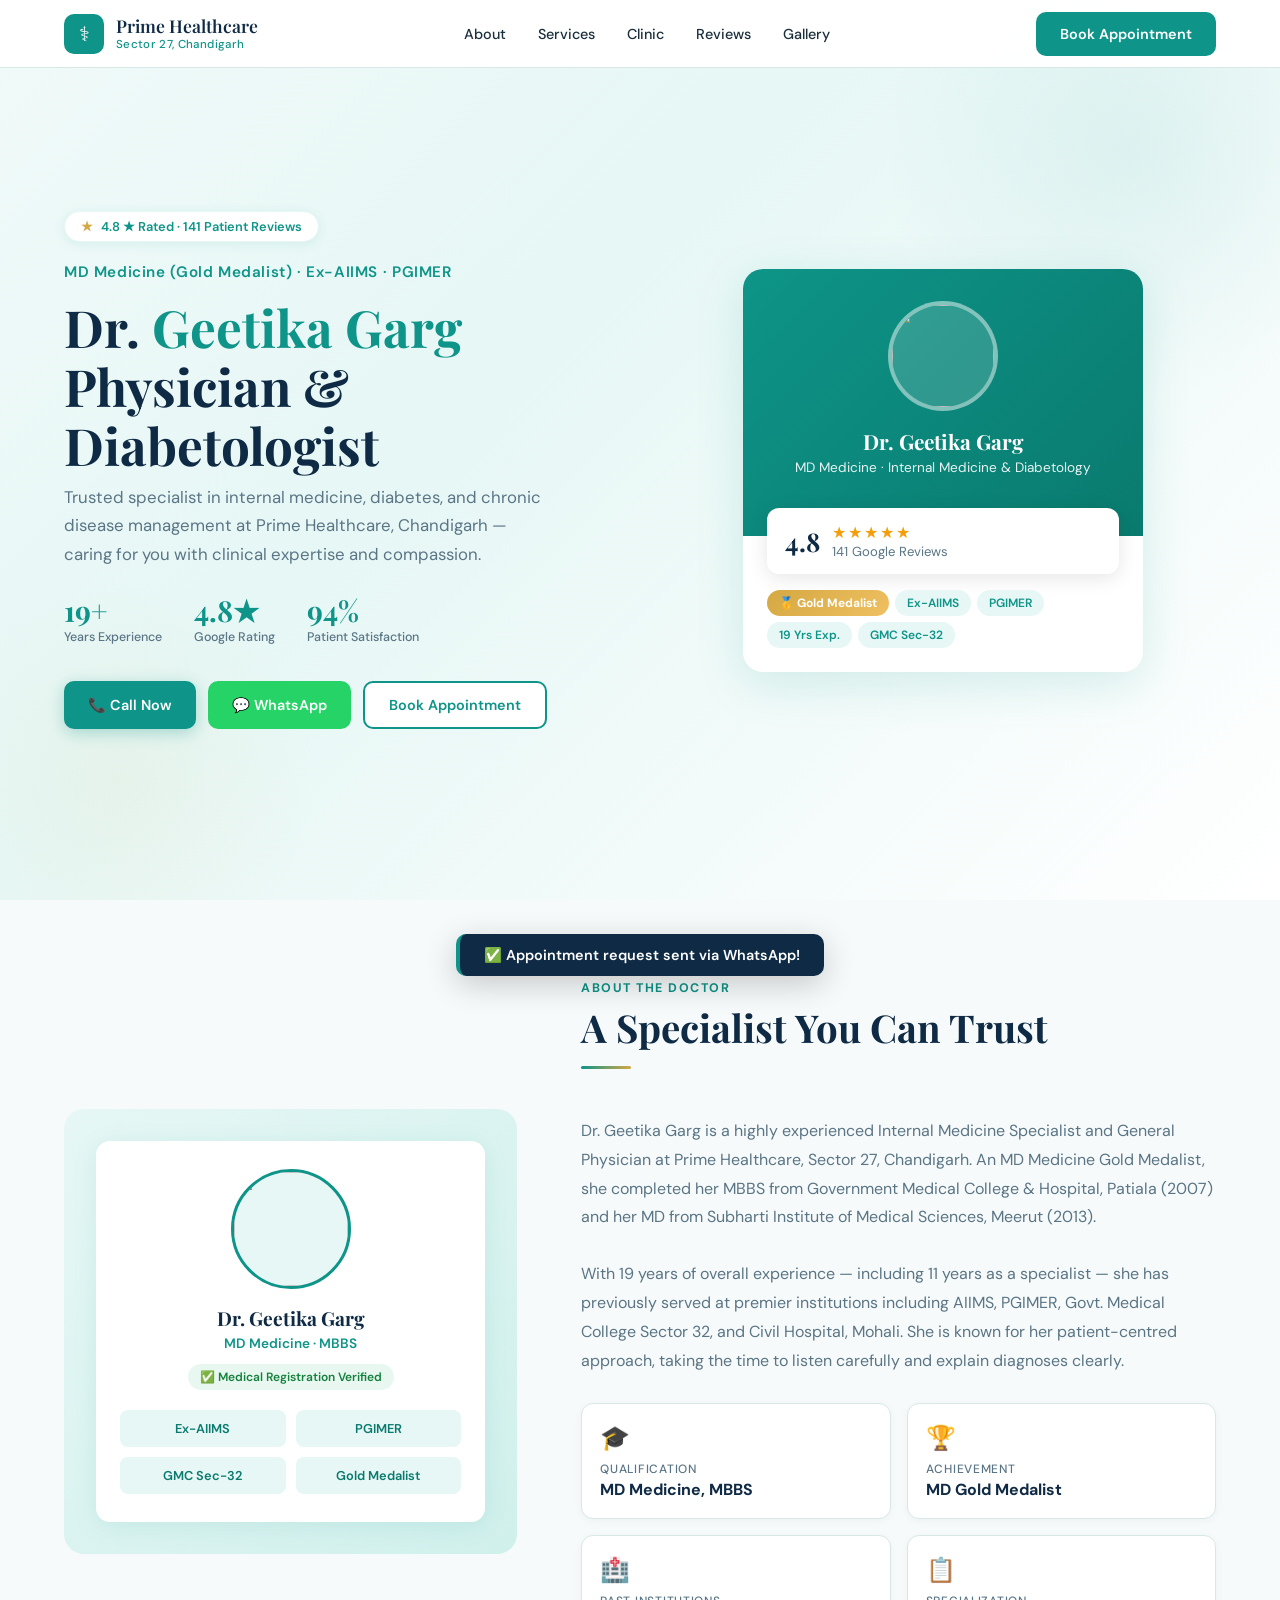
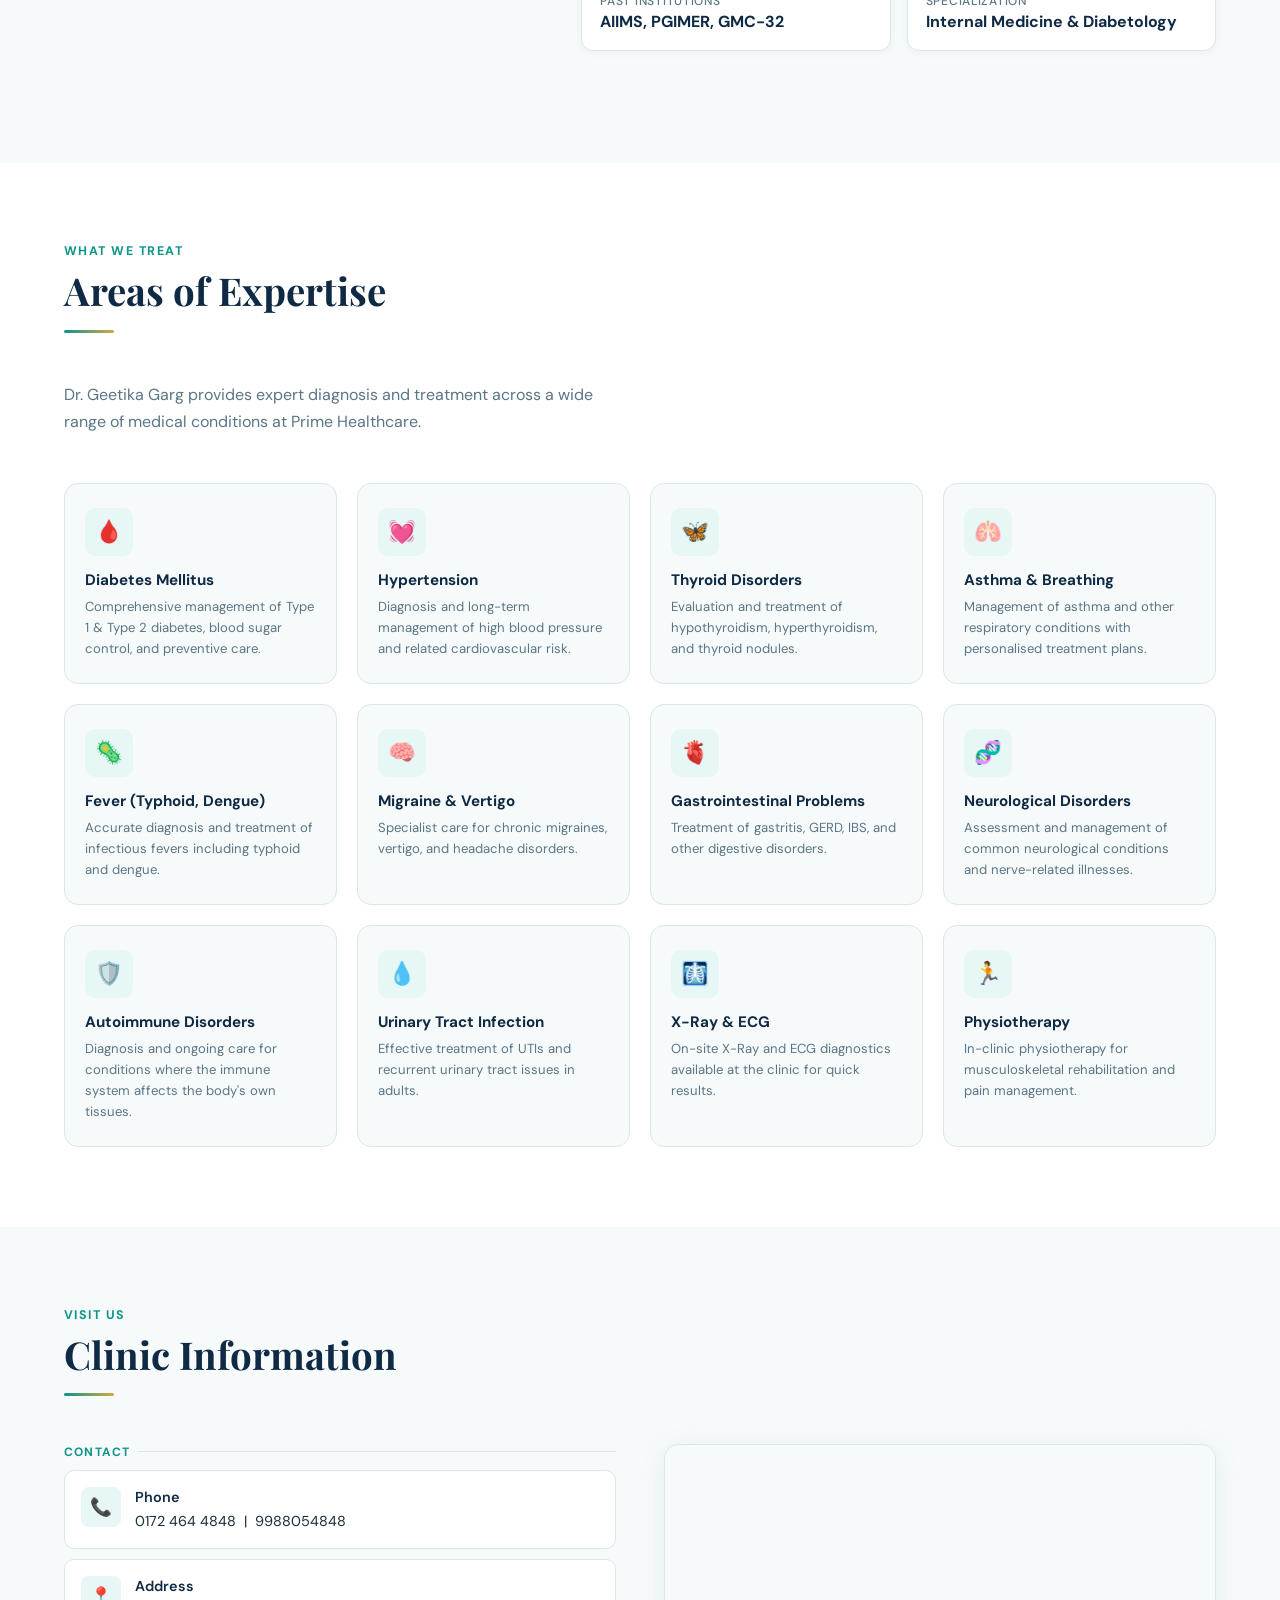
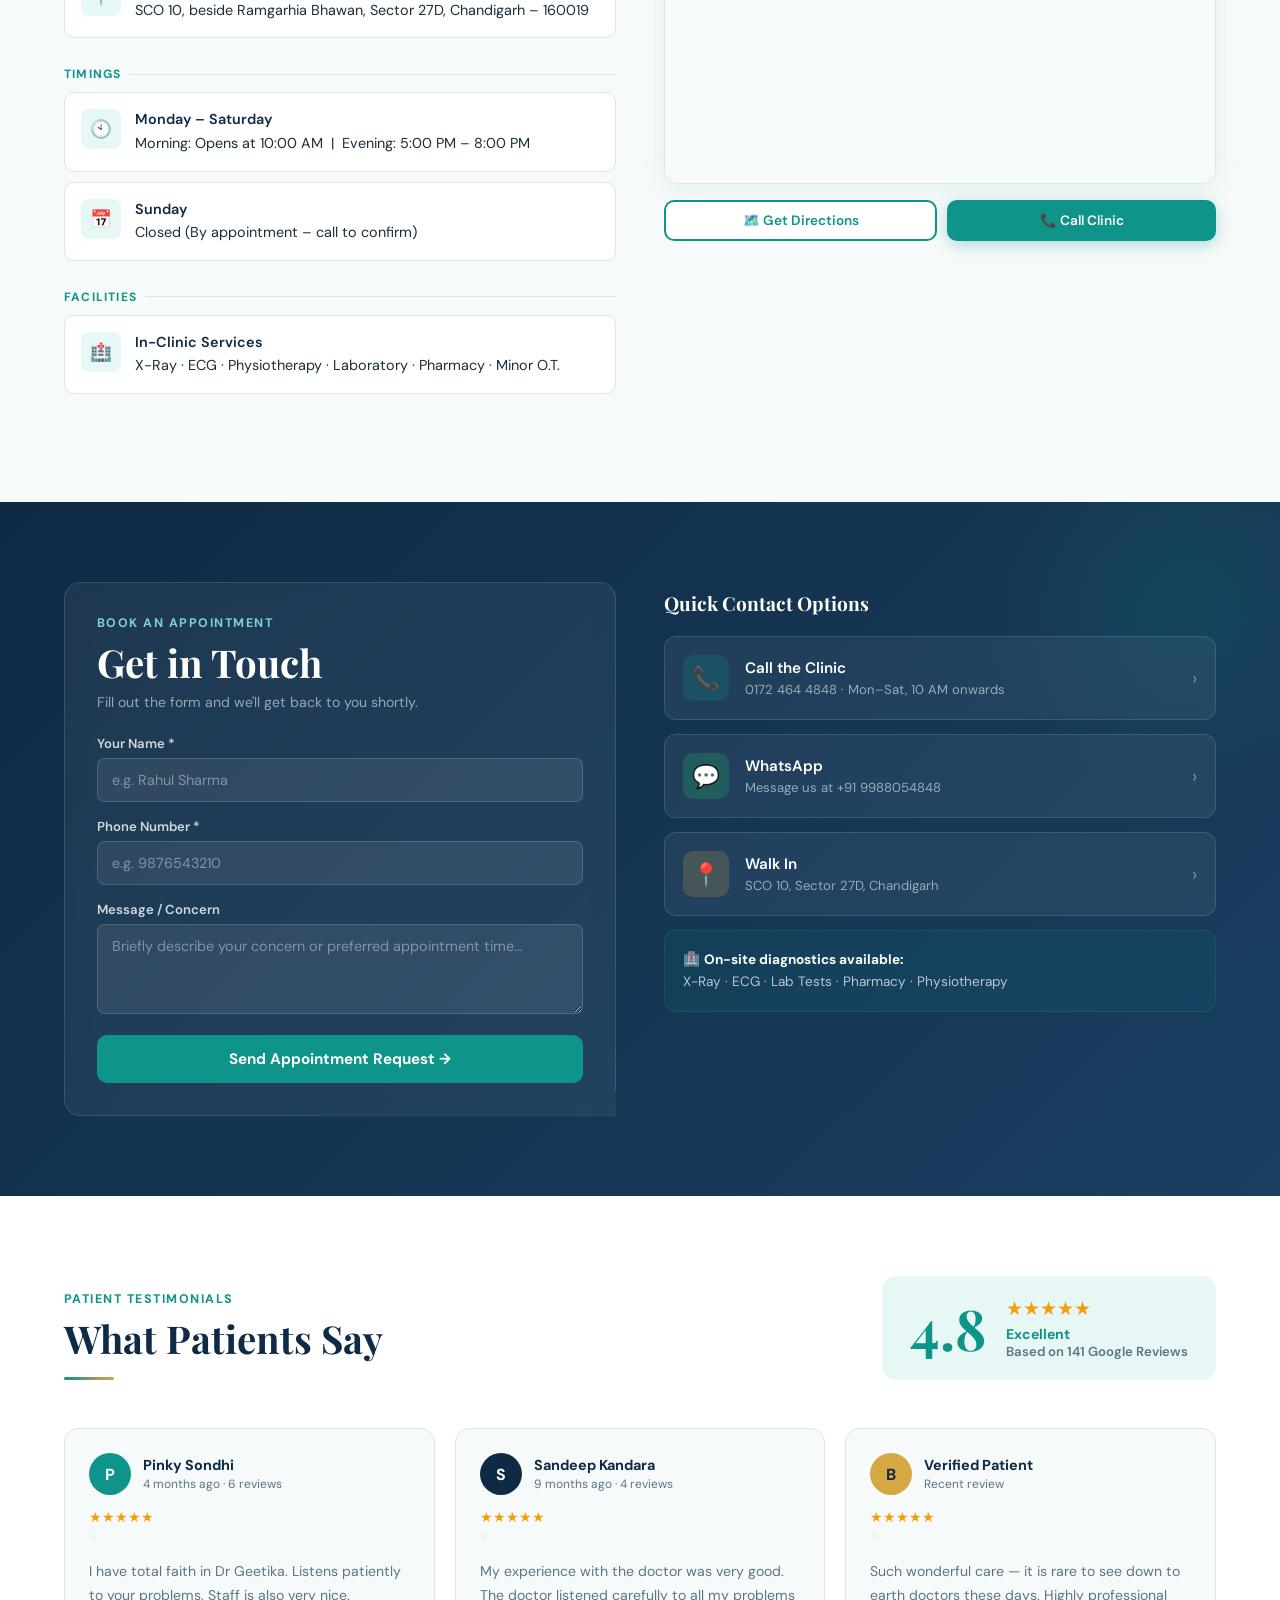
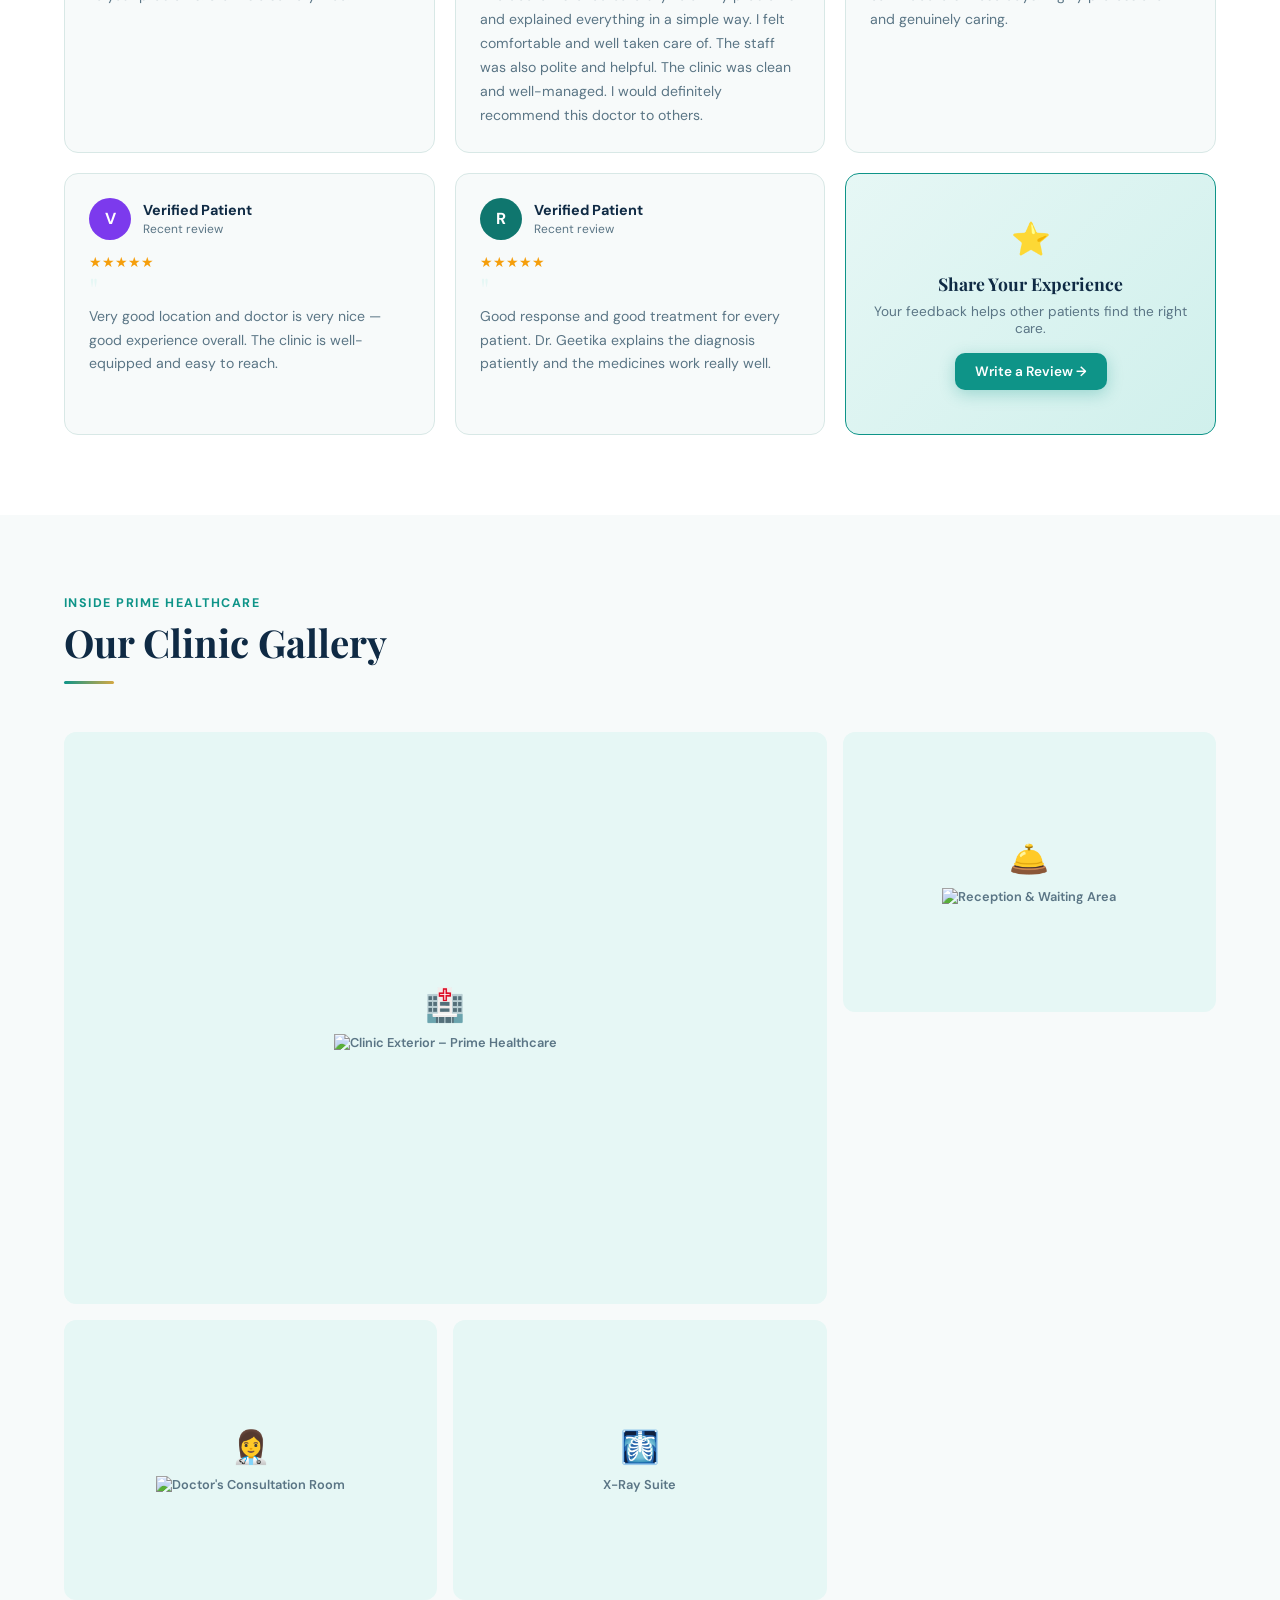
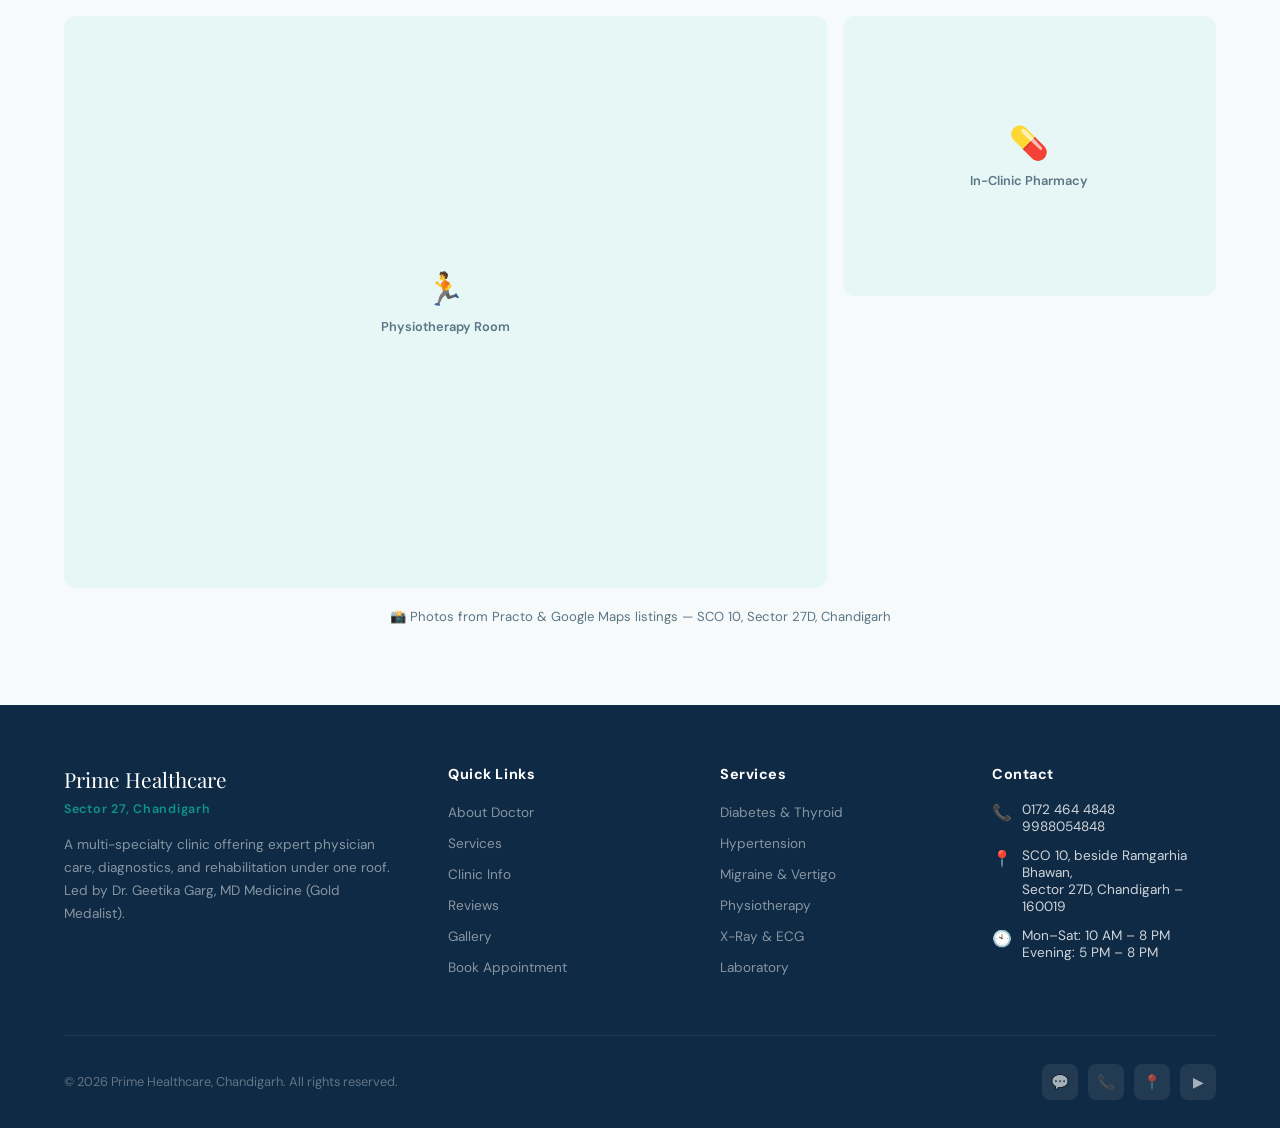
==== index.html @ 1cafcb7d "Update and rename Dr.Geetika/doctor.html to index.html" ====
<!DOCTYPE html>
<html lang="en">
<head>
<meta charset="UTF-8">
<meta name="viewport" content="width=device-width, initial-scale=1.0">
<title>Prime Healthcare – Dr. Geetika Garg | Best Physician & Diabetologist, Chandigarh</title>
<link href="https://fonts.googleapis.com/css2?family=Playfair+Display:wght@400;600;700&family=DM+Sans:wght@300;400;500;600&display=swap" rel="stylesheet">
<style>
  :root {
    --teal: #0e9488;
    --teal-dark: #0a7a6e;
    --teal-light: #e6f7f5;
    --navy: #0f2a44;
    --gold: #d4a843;
    --white: #ffffff;
    --off-white: #f7fafa;
    --text: #1a2e3b;
    --muted: #5a7585;
    --border: #d8e8e6;
    --radius: 12px;
    --shadow: 0 4px 24px rgba(14,148,136,0.10);
    --shadow-lg: 0 12px 48px rgba(14,148,136,0.15);
  }

  *, *::before, *::after { box-sizing: border-box; margin: 0; padding: 0; }

  html { scroll-behavior: smooth; }

  body {
    font-family: 'DM Sans', sans-serif;
    color: var(--text);
    background: var(--white);
    overflow-x: hidden;
  }

  /* NAV */
  nav {
    position: fixed; top: 0; left: 0; right: 0; z-index: 100;
    background: rgba(255,255,255,0.97);
    backdrop-filter: blur(12px);
    border-bottom: 1px solid var(--border);
    padding: 0 5%;
    display: flex; align-items: center; justify-content: space-between;
    height: 68px;
  }
  .nav-logo {
    display: flex; align-items: center; gap: 12px;
    text-decoration: none;
  }
  .nav-logo-icon {
    width: 40px; height: 40px;
    background: var(--teal);
    border-radius: 10px;
    display: flex; align-items: center; justify-content: center;
    color: white; font-size: 20px;
  }
  .nav-logo-text { font-family: 'Playfair Display', serif; font-size: 1.1rem; color: var(--navy); font-weight: 600; line-height: 1.2; }
  .nav-logo-sub { font-size: 0.72rem; color: var(--teal); font-weight: 500; letter-spacing: 0.03em; }
  .nav-links { display: flex; gap: 32px; list-style: none; }
  .nav-links a { text-decoration: none; color: var(--text); font-size: 0.9rem; font-weight: 500; transition: color 0.2s; }
  .nav-links a:hover { color: var(--teal); }
  .nav-cta {
    background: var(--teal); color: white; padding: 10px 22px;
    border-radius: 8px; text-decoration: none; font-weight: 600; font-size: 0.9rem;
    transition: background 0.2s, transform 0.15s;
  }
  .nav-cta:hover { background: var(--teal-dark); transform: translateY(-1px); }
  .hamburger { display: none; flex-direction: column; gap: 5px; cursor: pointer; padding: 4px; }
  .hamburger span { width: 24px; height: 2px; background: var(--text); border-radius: 2px; transition: all 0.3s; }

  /* HERO */
  .hero {
    min-height: 100vh;
    padding: 120px 5% 80px;
    display: flex; align-items: center;
    background: linear-gradient(135deg, #f0faf9 0%, #e6f7f5 40%, #ffffff 100%);
    position: relative; overflow: hidden;
  }
  .hero::before {
    content: '';
    position: absolute; top: -100px; right: -100px;
    width: 500px; height: 500px;
    background: radial-gradient(circle, rgba(14,148,136,0.08) 0%, transparent 70%);
    border-radius: 50%;
  }
  .hero::after {
    content: '';
    position: absolute; bottom: -80px; left: -80px;
    width: 400px; height: 400px;
    background: radial-gradient(circle, rgba(212,168,67,0.06) 0%, transparent 70%);
    border-radius: 50%;
  }
  .hero-inner {
    max-width: 1200px; margin: 0 auto; width: 100%;
    display: grid; grid-template-columns: 1fr 1fr; gap: 60px; align-items: center;
    position: relative; z-index: 1;
  }
  .hero-badge {
    display: inline-flex; align-items: center; gap: 8px;
    background: white; border: 1px solid var(--teal-light);
    padding: 6px 16px; border-radius: 100px;
    font-size: 0.8rem; font-weight: 600; color: var(--teal);
    margin-bottom: 20px; box-shadow: 0 2px 12px rgba(14,148,136,0.1);
  }
  .hero-badge::before { content: '★'; color: var(--gold); }
  .hero h1 {
    font-family: 'Playfair Display', serif;
    font-size: clamp(2rem, 4vw, 3.2rem);
    line-height: 1.15;
    color: var(--navy);
    margin-bottom: 8px;
  }
  .hero h1 span { color: var(--teal); }
  .hero-quals {
    font-size: 0.95rem; color: var(--teal); font-weight: 600;
    letter-spacing: 0.04em; margin-bottom: 16px;
  }
  .hero-tagline {
    font-size: 1.05rem; color: var(--muted); line-height: 1.7;
    margin-bottom: 28px; max-width: 480px;
  }
  .hero-stats {
    display: flex; gap: 32px; margin-bottom: 36px;
  }
  .hero-stat { text-align: left; }
  .hero-stat-num {
    font-family: 'Playfair Display', serif;
    font-size: 1.8rem; font-weight: 700; color: var(--teal); line-height: 1;
  }
  .hero-stat-label { font-size: 0.78rem; color: var(--muted); font-weight: 500; margin-top: 4px; }
  .hero-btns { display: flex; gap: 12px; flex-wrap: wrap; }
  .btn {
    display: inline-flex; align-items: center; gap: 8px;
    padding: 13px 24px; border-radius: 10px;
    font-weight: 600; font-size: 0.9rem; text-decoration: none;
    transition: all 0.2s; cursor: pointer; border: none;
  }
  .btn-primary { background: var(--teal); color: white; box-shadow: 0 4px 16px rgba(14,148,136,0.3); }
  .btn-primary:hover { background: var(--teal-dark); transform: translateY(-2px); box-shadow: 0 6px 24px rgba(14,148,136,0.4); }
  .btn-whatsapp { background: #25d366; color: white; }
  .btn-whatsapp:hover { background: #1da851; transform: translateY(-2px); }
  .btn-outline { background: white; color: var(--teal); border: 2px solid var(--teal); }
  .btn-outline:hover { background: var(--teal-light); }

  .hero-image-area {
    display: flex; justify-content: center; align-items: center;
  }
  .hero-card {
    background: white;
    border-radius: 20px;
    box-shadow: var(--shadow-lg);
    overflow: hidden;
    width: 100%; max-width: 400px;
    position: relative;
  }
  .hero-card-top {
    background: linear-gradient(135deg, var(--teal), var(--teal-dark));
    padding: 32px 28px 60px;
    text-align: center; color: white;
  }
  .doctor-avatar {
    width: 110px; height: 110px; border-radius: 50%;
    border: 4px solid rgba(255,255,255,0.4);
    background: rgba(255,255,255,0.15);
    margin: 0 auto 16px;
    display: flex; align-items: center; justify-content: center;
    font-size: 42px; overflow: hidden;
  }
  .doctor-avatar img { width: 100%; height: 100%; object-fit: cover; }
  .hero-card-top h3 { font-family: 'Playfair Display', serif; font-size: 1.3rem; }
  .hero-card-top p { font-size: 0.85rem; opacity: 0.9; margin-top: 4px; }
  .hero-card-body {
    padding: 0 24px 24px;
    margin-top: -28px; position: relative;
  }
  .hero-card-rating {
    background: white;
    border-radius: 12px;
    box-shadow: 0 4px 20px rgba(0,0,0,0.1);
    padding: 14px 18px;
    display: flex; align-items: center; gap: 12px;
    margin-bottom: 16px;
  }
  .rating-stars { color: #f59e0b; font-size: 1rem; letter-spacing: 2px; }
  .rating-text { font-size: 0.82rem; color: var(--muted); }
  .rating-num { font-family: 'Playfair Display', serif; font-size: 1.6rem; color: var(--navy); font-weight: 700; }
  .hero-card-tags { display: flex; flex-wrap: wrap; gap: 6px; }
  .tag {
    background: var(--teal-light); color: var(--teal);
    padding: 5px 12px; border-radius: 100px;
    font-size: 0.75rem; font-weight: 600;
  }
  .gold-medal {
    display: inline-flex; align-items: center; gap: 5px;
    background: linear-gradient(135deg, #d4a843, #f0c060);
    color: white; padding: 5px 12px; border-radius: 100px;
    font-size: 0.75rem; font-weight: 700;
  }

  /* SECTION COMMON */
  section { padding: 80px 5%; }
  .section-inner { max-width: 1200px; margin: 0 auto; }
  .section-label {
    font-size: 0.78rem; font-weight: 700; letter-spacing: 0.12em;
    color: var(--teal); text-transform: uppercase; margin-bottom: 8px;
  }
  .section-title {
    font-family: 'Playfair Display', serif;
    font-size: clamp(1.6rem, 3vw, 2.4rem);
    color: var(--navy); line-height: 1.2; margin-bottom: 14px;
  }
  .section-sub { font-size: 1rem; color: var(--muted); line-height: 1.7; max-width: 560px; }
  .section-divider {
    width: 50px; height: 3px;
    background: linear-gradient(90deg, var(--teal), var(--gold));
    border-radius: 2px; margin: 16px 0 48px;
  }

  /* ABOUT */
  .about { background: var(--off-white); }
  .about-grid { display: grid; grid-template-columns: 1fr 1.4fr; gap: 64px; align-items: center; }
  .about-image-wrap { position: relative; }
  .about-image-bg {
    background: linear-gradient(135deg, var(--teal-light), #d0f0ec);
    border-radius: 20px; padding: 32px;
    position: relative;
  }
  .about-image-bg::before {
    content: '';
    position: absolute; top: -12px; left: -12px; right: 12px; bottom: 12px;
    border: 2px solid var(--border); border-radius: 20px; z-index: -1;
  }
  .about-profile {
    background: white; border-radius: 14px;
    padding: 28px 24px; box-shadow: var(--shadow);
    text-align: center;
  }
  .about-avatar {
    width: 120px; height: 120px; border-radius: 50%;
    background: var(--teal-light);
    margin: 0 auto 16px;
    display: flex; align-items: center; justify-content: center;
    font-size: 48px; overflow: hidden;
    border: 3px solid var(--teal);
  }
  .about-avatar img { width: 100%; height: 100%; object-fit: cover; }
  .about-profile h3 { font-family: 'Playfair Display', serif; font-size: 1.2rem; color: var(--navy); }
  .about-profile p { font-size: 0.85rem; color: var(--teal); font-weight: 600; margin-top: 4px; }
  .about-verified {
    display: inline-flex; align-items: center; gap: 6px;
    background: #e8f8f0; color: #15803d;
    padding: 5px 12px; border-radius: 100px;
    font-size: 0.75rem; font-weight: 600; margin-top: 12px;
  }
  .about-creds { display: grid; grid-template-columns: 1fr 1fr; gap: 10px; margin-top: 20px; }
  .about-cred {
    background: var(--teal-light); border-radius: 8px;
    padding: 10px 12px; text-align: center;
    font-size: 0.8rem; font-weight: 600; color: var(--teal-dark);
  }
  .about-content h2 { margin-bottom: 0; }
  .about-desc { font-size: 1rem; color: var(--muted); line-height: 1.8; margin-bottom: 28px; }
  .about-highlights { display: grid; grid-template-columns: 1fr 1fr; gap: 16px; margin-bottom: 32px; }
  .highlight-card {
    background: white; border-radius: 12px; padding: 18px;
    border: 1px solid var(--border); box-shadow: 0 2px 8px rgba(0,0,0,0.04);
    transition: transform 0.2s, box-shadow 0.2s;
  }
  .highlight-card:hover { transform: translateY(-2px); box-shadow: var(--shadow); }
  .highlight-icon { font-size: 1.5rem; margin-bottom: 8px; }
  .highlight-label { font-size: 0.75rem; color: var(--muted); font-weight: 500; text-transform: uppercase; letter-spacing: 0.06em; }
  .highlight-val { font-size: 1rem; font-weight: 700; color: var(--navy); margin-top: 2px; }

  /* SERVICES */
  .services { background: white; }
  .services-grid {
    display: grid;
    grid-template-columns: repeat(auto-fill, minmax(240px, 1fr));
    gap: 20px;
  }
  .service-card {
    background: var(--off-white);
    border: 1px solid var(--border);
    border-radius: 14px; padding: 24px 20px;
    transition: all 0.25s;
    position: relative; overflow: hidden;
  }
  .service-card::after {
    content: '';
    position: absolute; bottom: 0; left: 0; right: 0;
    height: 3px; background: linear-gradient(90deg, var(--teal), var(--gold));
    transform: scaleX(0); transform-origin: left; transition: transform 0.3s;
  }
  .service-card:hover { border-color: var(--teal); transform: translateY(-4px); box-shadow: var(--shadow); }
  .service-card:hover::after { transform: scaleX(1); }
  .service-icon {
    width: 48px; height: 48px; background: var(--teal-light);
    border-radius: 10px; display: flex; align-items: center; justify-content: center;
    font-size: 1.4rem; margin-bottom: 14px;
  }
  .service-card h3 { font-size: 0.95rem; font-weight: 700; color: var(--navy); margin-bottom: 6px; }
  .service-card p { font-size: 0.82rem; color: var(--muted); line-height: 1.6; }

  /* CLINIC DETAILS */
  .clinic { background: var(--off-white); }
  .clinic-grid { display: grid; grid-template-columns: 1fr 1fr; gap: 48px; }
  .info-block { margin-bottom: 28px; }
  .info-block-label {
    font-size: 0.75rem; font-weight: 700; letter-spacing: 0.1em;
    color: var(--teal); text-transform: uppercase; margin-bottom: 10px;
    display: flex; align-items: center; gap: 8px;
  }
  .info-block-label::after { content: ''; flex: 1; height: 1px; background: var(--border); }
  .info-item {
    display: flex; align-items: flex-start; gap: 14px;
    padding: 16px; background: white; border-radius: 10px;
    border: 1px solid var(--border); margin-bottom: 10px;
  }
  .info-item-icon {
    width: 40px; height: 40px; min-width: 40px;
    background: var(--teal-light); border-radius: 8px;
    display: flex; align-items: center; justify-content: center;
    font-size: 1.1rem;
  }
  .info-item-text { font-size: 0.9rem; color: var(--text); line-height: 1.5; }
  .info-item-text strong { display: block; font-weight: 600; color: var(--navy); margin-bottom: 2px; }
  .map-wrap {
    border-radius: 14px; overflow: hidden;
    box-shadow: var(--shadow); border: 1px solid var(--border);
    height: 340px;
  }
  .map-wrap iframe { width: 100%; height: 100%; border: none; }

  /* APPOINTMENT */
  .appointment {
    background: linear-gradient(135deg, var(--navy) 0%, #1a3f60 100%);
    position: relative; overflow: hidden;
  }
  .appointment::before {
    content: '';
    position: absolute; top: -100px; right: -100px;
    width: 400px; height: 400px;
    background: radial-gradient(circle, rgba(14,148,136,0.15) 0%, transparent 70%);
    border-radius: 50%;
  }
  .appointment .section-label { color: #7dd3cc; }
  .appointment .section-title { color: white; }
  .appointment .section-sub { color: rgba(255,255,255,0.65); }
  .appt-grid { display: grid; grid-template-columns: 1fr 1fr; gap: 48px; align-items: start; }
  .appt-form {
    background: rgba(255,255,255,0.06); border: 1px solid rgba(255,255,255,0.12);
    border-radius: 16px; padding: 32px;
    backdrop-filter: blur(10px);
  }
  .form-group { margin-bottom: 16px; }
  .form-group label { display: block; font-size: 0.82rem; font-weight: 600; color: rgba(255,255,255,0.8); margin-bottom: 6px; }
  .form-group input, .form-group textarea, .form-group select {
    width: 100%; background: rgba(255,255,255,0.08);
    border: 1px solid rgba(255,255,255,0.15);
    color: white; border-radius: 8px; padding: 12px 14px;
    font-family: 'DM Sans', sans-serif; font-size: 0.9rem;
    transition: border-color 0.2s;
  }
  .form-group input::placeholder, .form-group textarea::placeholder { color: rgba(255,255,255,0.4); }
  .form-group input:focus, .form-group textarea:focus { outline: none; border-color: var(--teal); }
  .form-group textarea { resize: vertical; min-height: 90px; }
  .form-submit {
    width: 100%; background: var(--teal); color: white;
    padding: 14px; border-radius: 10px; border: none;
    font-family: 'DM Sans', sans-serif; font-weight: 700; font-size: 0.95rem;
    cursor: pointer; transition: all 0.2s;
  }
  .form-submit:hover { background: var(--teal-dark); transform: translateY(-1px); }
  .appt-options { padding: 8px 0; }
  .appt-options h3 { font-family: 'Playfair Display', serif; color: white; font-size: 1.2rem; margin-bottom: 20px; }
  .appt-option {
    display: flex; align-items: center; gap: 16px;
    background: rgba(255,255,255,0.06); border: 1px solid rgba(255,255,255,0.12);
    border-radius: 12px; padding: 18px; margin-bottom: 14px;
    text-decoration: none; transition: all 0.2s;
  }
  .appt-option:hover { background: rgba(255,255,255,0.12); border-color: rgba(255,255,255,0.25); transform: translateX(4px); }
  .appt-option-icon {
    width: 46px; height: 46px; min-width: 46px; border-radius: 10px;
    display: flex; align-items: center; justify-content: center; font-size: 1.4rem;
  }
  .appt-option-text { flex: 1; }
  .appt-option-text strong { display: block; color: white; font-weight: 600; font-size: 0.95rem; }
  .appt-option-text span { color: rgba(255,255,255,0.55); font-size: 0.82rem; }
  .appt-option-arrow { color: rgba(255,255,255,0.4); font-size: 1.2rem; }

  /* REVIEWS */
  .reviews { background: white; }
  .reviews-header { display: flex; justify-content: space-between; align-items: flex-end; margin-bottom: 48px; }
  .reviews-summary {
    display: flex; align-items: center; gap: 20px;
    background: var(--teal-light); border-radius: 14px; padding: 20px 28px;
  }
  .reviews-big-num {
    font-family: 'Playfair Display', serif;
    font-size: 3.5rem; font-weight: 700; color: var(--teal); line-height: 1;
  }
  .reviews-stars { color: #f59e0b; font-size: 1.2rem; margin-bottom: 4px; }
  .reviews-count { font-size: 0.82rem; color: var(--muted); font-weight: 600; }
  .reviews-grid { display: grid; grid-template-columns: repeat(auto-fill, minmax(300px, 1fr)); gap: 20px; }
  .review-card {
    background: var(--off-white); border: 1px solid var(--border);
    border-radius: 14px; padding: 24px;
    transition: transform 0.2s, box-shadow 0.2s;
  }
  .review-card:hover { transform: translateY(-4px); box-shadow: var(--shadow); }
  .review-top { display: flex; align-items: center; gap: 12px; margin-bottom: 14px; }
  .reviewer-avatar {
    width: 42px; height: 42px; border-radius: 50%;
    background: var(--teal); display: flex; align-items: center; justify-content: center;
    color: white; font-weight: 700; font-size: 1rem;
  }
  .reviewer-name { font-weight: 700; font-size: 0.9rem; color: var(--navy); }
  .reviewer-meta { font-size: 0.75rem; color: var(--muted); margin-top: 2px; }
  .review-stars { color: #f59e0b; font-size: 0.85rem; margin-bottom: 10px; }
  .review-text { font-size: 0.88rem; color: var(--muted); line-height: 1.7; }
  .review-quote { font-size: 2rem; color: var(--teal-light); font-family: 'Playfair Display', serif; line-height: 0.5; margin-bottom: 8px; }

  /* GALLERY */
  .gallery { background: var(--off-white); }
  .gallery-grid {
    display: grid;
    grid-template-columns: repeat(3, 1fr);
    grid-template-rows: auto;
    gap: 16px;
  }
  .gallery-item {
    border-radius: 12px; overflow: hidden;
    position: relative; cursor: pointer;
    background: var(--teal-light);
    aspect-ratio: 4/3;
    display: flex; align-items: center; justify-content: center;
  }
  .gallery-item.large { grid-column: span 2; }
  .gallery-item img { width: 100%; height: 100%; object-fit: cover; transition: transform 0.4s; }
  .gallery-item:hover img { transform: scale(1.04); }
  .gallery-item-overlay {
    position: absolute; inset: 0;
    background: linear-gradient(to top, rgba(14,148,136,0.6), transparent);
    opacity: 0; transition: opacity 0.3s;
    display: flex; align-items: flex-end; padding: 16px;
  }
  .gallery-item:hover .gallery-item-overlay { opacity: 1; }
  .gallery-item-label { color: white; font-size: 0.85rem; font-weight: 600; }
  .gallery-placeholder {
    width: 100%; height: 100%;
    display: flex; flex-direction: column; align-items: center; justify-content: center;
    gap: 8px; color: var(--teal);
    font-size: 2rem;
  }
  .gallery-placeholder span { font-size: 0.8rem; font-weight: 600; color: var(--muted); }

  /* FOOTER */
  footer {
    background: var(--navy); color: rgba(255,255,255,0.8);
    padding: 60px 5% 28px;
  }
  .footer-inner { max-width: 1200px; margin: 0 auto; }
  .footer-top {
    display: grid; grid-template-columns: 1.5fr 1fr 1fr 1fr;
    gap: 48px; padding-bottom: 48px;
    border-bottom: 1px solid rgba(255,255,255,0.08);
    margin-bottom: 28px;
  }
  .footer-brand { }
  .footer-logo { font-family: 'Playfair Display', serif; font-size: 1.3rem; color: white; margin-bottom: 8px; }
  .footer-logo-sub { font-size: 0.78rem; color: var(--teal); font-weight: 600; letter-spacing: 0.06em; margin-bottom: 16px; }
  .footer-desc { font-size: 0.85rem; line-height: 1.7; color: rgba(255,255,255,0.5); }
  .footer-col h4 { color: white; font-size: 0.9rem; font-weight: 700; margin-bottom: 18px; letter-spacing: 0.04em; }
  .footer-col ul { list-style: none; }
  .footer-col ul li { margin-bottom: 10px; }
  .footer-col ul li a { color: rgba(255,255,255,0.5); text-decoration: none; font-size: 0.85rem; transition: color 0.2s; }
  .footer-col ul li a:hover { color: var(--teal); }
  .footer-contact-item { display: flex; gap: 10px; margin-bottom: 12px; font-size: 0.85rem; }
  .footer-contact-icon { color: var(--teal); font-size: 1rem; margin-top: 1px; }
  .footer-bottom { display: flex; justify-content: space-between; align-items: center; flex-wrap: wrap; gap: 12px; }
  .footer-copy { font-size: 0.8rem; color: rgba(255,255,255,0.35); }
  .footer-social { display: flex; gap: 10px; }
  .social-btn {
    width: 36px; height: 36px; border-radius: 8px;
    background: rgba(255,255,255,0.08); display: flex; align-items: center; justify-content: center;
    color: rgba(255,255,255,0.6); text-decoration: none; font-size: 0.9rem;
    transition: all 0.2s;
  }
  .social-btn:hover { background: var(--teal); color: white; }

  /* ANIMATIONS */
  @keyframes fadeUp {
    from { opacity: 0; transform: translateY(24px); }
    to { opacity: 1; transform: translateY(0); }
  }
  .hero-content > * { animation: fadeUp 0.6s ease backwards; }
  .hero-content > *:nth-child(1) { animation-delay: 0.1s; }
  .hero-content > *:nth-child(2) { animation-delay: 0.2s; }
  .hero-content > *:nth-child(3) { animation-delay: 0.3s; }
  .hero-content > *:nth-child(4) { animation-delay: 0.4s; }
  .hero-content > *:nth-child(5) { animation-delay: 0.5s; }
  .hero-image-area { animation: fadeUp 0.7s 0.3s ease backwards; }

  /* TOAST */
  .toast {
    position: fixed; bottom: 24px; left: 50%; transform: translateX(-50%) translateY(100px);
    background: var(--navy); color: white;
    padding: 12px 24px; border-radius: 10px;
    font-size: 0.9rem; font-weight: 600;
    box-shadow: 0 8px 32px rgba(0,0,0,0.2);
    z-index: 1000; transition: transform 0.4s cubic-bezier(0.34, 1.56, 0.64, 1);
    border-left: 4px solid var(--teal);
  }
  .toast.show { transform: translateX(-50%) translateY(0); }

  /* MOBILE NAV */
  .mobile-menu {
    display: none; position: fixed; inset: 0; z-index: 99;
    background: white; padding: 80px 5% 40px;
    flex-direction: column;
  }
  .mobile-menu.open { display: flex; }
  .mobile-menu a {
    display: block; padding: 14px 0;
    border-bottom: 1px solid var(--border);
    text-decoration: none; font-size: 1.1rem; font-weight: 600; color: var(--text);
  }
  .mobile-menu a:hover { color: var(--teal); }
  .mobile-menu .btn-primary { margin-top: 20px; justify-content: center; }

  /* RESPONSIVE */
  @media (max-width: 900px) {
    .hero-inner { grid-template-columns: 1fr; gap: 40px; text-align: center; }
    .hero-stats { justify-content: center; }
    .hero-btns { justify-content: center; }
    .hero-tagline { max-width: 100%; }
    .hero-image-area { order: -1; }
    .hero-card { max-width: 320px; }
    .about-grid { grid-template-columns: 1fr; gap: 40px; }
    .appt-grid { grid-template-columns: 1fr; }
    .clinic-grid { grid-template-columns: 1fr; }
    .footer-top { grid-template-columns: 1fr 1fr; gap: 32px; }
    .gallery-grid { grid-template-columns: 1fr 1fr; }
    .gallery-item.large { grid-column: span 1; }
    .reviews-header { flex-direction: column; align-items: flex-start; gap: 20px; }
    .about-highlights { grid-template-columns: 1fr; }
  }
  @media (max-width: 640px) {
    .nav-links, .nav-cta { display: none; }
    .hamburger { display: flex; }
    section { padding: 60px 5%; }
    .hero { padding: 100px 5% 60px; }
    .footer-top { grid-template-columns: 1fr; gap: 32px; }
    .gallery-grid { grid-template-columns: 1fr; }
    .gallery-item.large { grid-column: span 1; }
    .hero-stats { gap: 20px; }
    .services-grid { grid-template-columns: 1fr; }
    .footer-bottom { flex-direction: column; text-align: center; }
    .appt-form { padding: 20px; }
  }
</style>
</head>
<body>

<!-- NAV -->
<nav id="navbar">
  <a class="nav-logo" href="#">
    <div class="nav-logo-icon">⚕</div>
    <div>
      <div class="nav-logo-text">Prime Healthcare</div>
      <div class="nav-logo-sub">Sector 27, Chandigarh</div>
    </div>
  </a>
  <ul class="nav-links">
    <li><a href="#about">About</a></li>
    <li><a href="#services">Services</a></li>
    <li><a href="#clinic">Clinic</a></li>
    <li><a href="#reviews">Reviews</a></li>
    <li><a href="#gallery">Gallery</a></li>
  </ul>
  <a href="#appointment" class="btn nav-cta">Book Appointment</a>
  <div class="hamburger" onclick="toggleMenu()" id="hamburger">
    <span></span><span></span><span></span>
  </div>
</nav>

<!-- MOBILE MENU -->
<div class="mobile-menu" id="mobileMenu">
  <a href="#about" onclick="toggleMenu()">About</a>
  <a href="#services" onclick="toggleMenu()">Services</a>
  <a href="#clinic" onclick="toggleMenu()">Clinic</a>
  <a href="#reviews" onclick="toggleMenu()">Reviews</a>
  <a href="#gallery" onclick="toggleMenu()">Gallery</a>
  <a href="#appointment" class="btn btn-primary" onclick="toggleMenu()">Book Appointment →</a>
</div>

<!-- HERO -->
<section class="hero" id="home">
  <div class="hero-inner">
    <div class="hero-content">
      <div class="hero-badge">4.8 ★ Rated · 141 Patient Reviews</div>
      <div class="hero-quals">MD Medicine (Gold Medalist) · Ex-AIIMS · PGIMER</div>
      <h1>Dr. <span>Geetika Garg</span><br>Physician &amp; Diabetologist</h1>
      <p class="hero-tagline">Trusted specialist in internal medicine, diabetes, and chronic disease management at Prime Healthcare, Chandigarh — caring for you with clinical expertise and compassion.</p>
      <div class="hero-stats">
        <div class="hero-stat">
          <div class="hero-stat-num">19+</div>
          <div class="hero-stat-label">Years Experience</div>
        </div>
        <div class="hero-stat">
          <div class="hero-stat-num">4.8★</div>
          <div class="hero-stat-label">Google Rating</div>
        </div>
        <div class="hero-stat">
          <div class="hero-stat-num">94%</div>
          <div class="hero-stat-label">Patient Satisfaction</div>
        </div>
      </div>
      <div class="hero-btns">
        <a href="tel:01724644848" class="btn btn-primary">📞 Call Now</a>
        <a href="https://wa.me/919988054848" target="_blank" class="btn btn-whatsapp">💬 WhatsApp</a>
        <a href="#appointment" class="btn btn-outline">Book Appointment</a>
      </div>
    </div>
    <div class="hero-image-area">
      <div class="hero-card">
        <div class="hero-card-top">
          <div class="doctor-avatar"><img src="Dr-geetika.png" alt=""></div>
          <h3>Dr. Geetika Garg</h3>
          <p>MD Medicine · Internal Medicine &amp; Diabetology</p>
        </div>
        <div class="hero-card-body">
          <div class="hero-card-rating">
            <div>
              <div class="rating-num">4.8</div>
            </div>
            <div>
              <div class="rating-stars">★★★★★</div>
              <div class="rating-text">141 Google Reviews</div>
            </div>
          </div>
          <div class="hero-card-tags">
            <span class="gold-medal">🥇 Gold Medalist</span>
            <span class="tag">Ex-AIIMS</span>
            <span class="tag">PGIMER</span>
            <span class="tag">19 Yrs Exp.</span>
            <span class="tag">GMC Sec-32</span>
          </div>
        </div>
      </div>
    </div>
  </div>
</section>

<!-- ABOUT -->
<section class="about" id="about">
  <div class="section-inner">
    <div class="about-grid">
      <div class="about-image-wrap">
        <div class="about-image-bg">
          <div class="about-profile">
            <div class="about-avatar"><img src="Dr-geetika.png" alt=""></div>
            <h3>Dr. Geetika Garg</h3>
            <p>MD Medicine · MBBS</p>
            <div class="about-verified">✅ Medical Registration Verified</div>
            <div class="about-creds">
              <div class="about-cred">Ex-AIIMS</div>
              <div class="about-cred">PGIMER</div>
              <div class="about-cred">GMC Sec-32</div>
              <div class="about-cred">Gold Medalist</div>
            </div>
          </div>
        </div>
      </div>
      <div class="about-content">
        <div class="section-label">About the Doctor</div>
        <h2 class="section-title">A Specialist You Can Trust</h2>
        <div class="section-divider"></div>
        <p class="about-desc">
          Dr. Geetika Garg is a highly experienced Internal Medicine Specialist and General Physician at Prime Healthcare, Sector 27, Chandigarh. An MD Medicine Gold Medalist, she completed her MBBS from Government Medical College &amp; Hospital, Patiala (2007) and her MD from Subharti Institute of Medical Sciences, Meerut (2013).
        </p>
        <p class="about-desc">
          With 19 years of overall experience — including 11 years as a specialist — she has previously served at premier institutions including AIIMS, PGIMER, Govt. Medical College Sector 32, and Civil Hospital, Mohali. She is known for her patient-centred approach, taking the time to listen carefully and explain diagnoses clearly.
        </p>
        <div class="about-highlights">
          <div class="highlight-card">
            <div class="highlight-icon">🎓</div>
            <div class="highlight-label">Qualification</div>
            <div class="highlight-val">MD Medicine, MBBS</div>
          </div>
          <div class="highlight-card">
            <div class="highlight-icon">🏆</div>
            <div class="highlight-label">Achievement</div>
            <div class="highlight-val">MD Gold Medalist</div>
          </div>
          <div class="highlight-card">
            <div class="highlight-icon">🏥</div>
            <div class="highlight-label">Past Institutions</div>
            <div class="highlight-val">AIIMS, PGIMER, GMC-32</div>
          </div>
          <div class="highlight-card">
            <div class="highlight-icon">📋</div>
            <div class="highlight-label">Specialization</div>
            <div class="highlight-val">Internal Medicine &amp; Diabetology</div>
          </div>
        </div>
      </div>
    </div>
  </div>
</section>

<!-- SERVICES -->
<section class="services" id="services">
  <div class="section-inner">
    <div style="max-width:560px">
      <div class="section-label">What We Treat</div>
      <h2 class="section-title">Areas of Expertise</h2>
      <div class="section-divider"></div>
      <p class="section-sub" style="margin-bottom:48px">Dr. Geetika Garg provides expert diagnosis and treatment across a wide range of medical conditions at Prime Healthcare.</p>
    </div>
    <div class="services-grid">
      <div class="service-card">
        <div class="service-icon">🩸</div>
        <h3>Diabetes Mellitus</h3>
        <p>Comprehensive management of Type 1 &amp; Type 2 diabetes, blood sugar control, and preventive care.</p>
      </div>
      <div class="service-card">
        <div class="service-icon">💓</div>
        <h3>Hypertension</h3>
        <p>Diagnosis and long-term management of high blood pressure and related cardiovascular risk.</p>
      </div>
      <div class="service-card">
        <div class="service-icon">🦋</div>
        <h3>Thyroid Disorders</h3>
        <p>Evaluation and treatment of hypothyroidism, hyperthyroidism, and thyroid nodules.</p>
      </div>
      <div class="service-card">
        <div class="service-icon">🫁</div>
        <h3>Asthma &amp; Breathing</h3>
        <p>Management of asthma and other respiratory conditions with personalised treatment plans.</p>
      </div>
      <div class="service-card">
        <div class="service-icon">🦠</div>
        <h3>Fever (Typhoid, Dengue)</h3>
        <p>Accurate diagnosis and treatment of infectious fevers including typhoid and dengue.</p>
      </div>
      <div class="service-card">
        <div class="service-icon">🧠</div>
        <h3>Migraine &amp; Vertigo</h3>
        <p>Specialist care for chronic migraines, vertigo, and headache disorders.</p>
      </div>
      <div class="service-card">
        <div class="service-icon">🫀</div>
        <h3>Gastrointestinal Problems</h3>
        <p>Treatment of gastritis, GERD, IBS, and other digestive disorders.</p>
      </div>
      <div class="service-card">
        <div class="service-icon">🧬</div>
        <h3>Neurological Disorders</h3>
        <p>Assessment and management of common neurological conditions and nerve-related illnesses.</p>
      </div>
      <div class="service-card">
        <div class="service-icon">🛡️</div>
        <h3>Autoimmune Disorders</h3>
        <p>Diagnosis and ongoing care for conditions where the immune system affects the body's own tissues.</p>
      </div>
      <div class="service-card">
        <div class="service-icon">💧</div>
        <h3>Urinary Tract Infection</h3>
        <p>Effective treatment of UTIs and recurrent urinary tract issues in adults.</p>
      </div>
      <div class="service-card">
        <div class="service-icon">🩻</div>
        <h3>X-Ray &amp; ECG</h3>
        <p>On-site X-Ray and ECG diagnostics available at the clinic for quick results.</p>
      </div>
      <div class="service-card">
        <div class="service-icon">🏃</div>
        <h3>Physiotherapy</h3>
        <p>In-clinic physiotherapy for musculoskeletal rehabilitation and pain management.</p>
      </div>
    </div>
  </div>
</section>

<!-- CLINIC DETAILS -->
<section class="clinic" id="clinic">
  <div class="section-inner">
    <div style="max-width:560px; margin-bottom: 48px;">
      <div class="section-label">Visit Us</div>
      <h2 class="section-title">Clinic Information</h2>
      <div class="section-divider" style="margin-bottom:0"></div>
    </div>
    <div class="clinic-grid">
      <div>
        <div class="info-block">
          <div class="info-block-label">Contact</div>
          <div class="info-item">
            <div class="info-item-icon">📞</div>
            <div class="info-item-text">
              <strong>Phone</strong>
              0172 464 4848 &nbsp;|&nbsp; 9988054848
            </div>
          </div>
          <div class="info-item">
            <div class="info-item-icon">📍</div>
            <div class="info-item-text">
              <strong>Address</strong>
              SCO 10, beside Ramgarhia Bhawan, Sector 27D, Chandigarh – 160019
            </div>
          </div>
        </div>
        <div class="info-block">
          <div class="info-block-label">Timings</div>
          <div class="info-item">
            <div class="info-item-icon">🕙</div>
            <div class="info-item-text">
              <strong>Monday – Saturday</strong>
              Morning: Opens at 10:00 AM &nbsp;|&nbsp; Evening: 5:00 PM – 8:00 PM
            </div>
          </div>
          <div class="info-item">
            <div class="info-item-icon">📅</div>
            <div class="info-item-text">
              <strong>Sunday</strong>
              Closed (By appointment – call to confirm)
            </div>
          </div>
        </div>
        <div class="info-block">
          <div class="info-block-label">Facilities</div>
          <div class="info-item">
            <div class="info-item-icon">🏥</div>
            <div class="info-item-text">
              <strong>In-Clinic Services</strong>
              X-Ray · ECG · Physiotherapy · Laboratory · Pharmacy · Minor O.T.
            </div>
          </div>
        </div>
      </div>
      <div>
        <div class="map-wrap">
          <iframe
            src="https://www.google.com/maps/embed?pb=!1m18!1m12!1m3!1d3430.286!2d76.7951551!3d30.7235691!2m3!1f0!2f0!3f0!3m2!1i1024!2i768!4f13.1!3m3!1m2!1s0x390fed04d3eaaaab%3A0x5e56e2c0c50e76d8!2sPrime%20Healthcare!5e0!3m2!1sen!2sin!4v1680000000000!5m2!1sen!2sin"
            allowfullscreen loading="lazy" referrerpolicy="no-referrer-when-downgrade">
          </iframe>
        </div>
        <div style="margin-top: 16px; display: flex; gap: 10px;">
          <a href="https://maps.google.com/?q=Prime+Healthcare+Sector+27+Chandigarh" target="_blank" class="btn btn-outline" style="flex:1; justify-content:center; font-size:0.85rem; padding:10px;">🗺️ Get Directions</a>
          <a href="tel:01724644848" class="btn btn-primary" style="flex:1; justify-content:center; font-size:0.85rem; padding:10px;">📞 Call Clinic</a>
        </div>
      </div>
    </div>
  </div>
</section>

<!-- APPOINTMENT -->
<section class="appointment" id="appointment">
  <div class="section-inner">
    <div class="appt-grid">
      <div class="appt-form">
        <div class="section-label">Book an Appointment</div>
        <h2 class="section-title" style="margin-bottom:8px">Get in Touch</h2>
        <p style="color:rgba(255,255,255,0.55); font-size:0.88rem; margin-bottom:24px;">Fill out the form and we'll get back to you shortly.</p>
        <div class="form-group">
          <label>Your Name *</label>
          <input type="text" placeholder="e.g. Rahul Sharma" id="f-name">
        </div>
        <div class="form-group">
          <label>Phone Number *</label>
          <input type="tel" placeholder="e.g. 9876543210" id="f-phone">
        </div>
        <div class="form-group">
          <label>Message / Concern</label>
          <textarea placeholder="Briefly describe your concern or preferred appointment time..." id="f-msg"></textarea>
        </div>
        <button class="form-submit" onclick="submitForm()">Send Appointment Request →</button>
      </div>
      <div class="appt-options">
        <h3>Quick Contact Options</h3>
        <a href="tel:01724644848" class="appt-option">
          <div class="appt-option-icon" style="background:rgba(14,148,136,0.2)">📞</div>
          <div class="appt-option-text">
            <strong>Call the Clinic</strong>
            <span>0172 464 4848 · Mon–Sat, 10 AM onwards</span>
          </div>
          <div class="appt-option-arrow">›</div>
        </a>
        <a href="https://wa.me/919988054848" target="_blank" class="appt-option">
          <div class="appt-option-icon" style="background:rgba(37,211,102,0.2)">💬</div>
          <div class="appt-option-text">
            <strong>WhatsApp</strong>
            <span>Message us at +91 9988054848</span>
          </div>
          <div class="appt-option-arrow">›</div>
        </a>
        <a href="https://maps.google.com/?q=Prime+Healthcare+Sector+27+Chandigarh" target="_blank" class="appt-option">
          <div class="appt-option-icon" style="background:rgba(212,168,67,0.2)">📍</div>
          <div class="appt-option-text">
            <strong>Walk In</strong>
            <span>SCO 10, Sector 27D, Chandigarh</span>
          </div>
          <div class="appt-option-arrow">›</div>
        </a>
        <div style="background: rgba(14,148,136,0.1); border: 1px solid rgba(14,148,136,0.25); border-radius:12px; padding:18px; margin-top:8px;">
          <p style="color:rgba(255,255,255,0.7); font-size:0.85rem; line-height:1.6;">
            🏥 <strong style="color:white;">On-site diagnostics available:</strong><br>
            X-Ray · ECG · Lab Tests · Pharmacy · Physiotherapy
          </p>
        </div>
      </div>
    </div>
  </div>
</section>

<!-- REVIEWS -->
<section class="reviews" id="reviews">
  <div class="section-inner">
    <div class="reviews-header">
      <div>
        <div class="section-label">Patient Testimonials</div>
        <h2 class="section-title">What Patients Say</h2>
        <div class="section-divider" style="margin-bottom:0"></div>
      </div>
      <div class="reviews-summary">
        <div class="reviews-big-num">4.8</div>
        <div>
          <div class="reviews-stars">★★★★★</div>
          <div style="font-size:0.88rem; color:var(--teal); font-weight:700;">Excellent</div>
          <div class="reviews-count">Based on 141 Google Reviews</div>
        </div>
      </div>
    </div>
    <div class="reviews-grid">
      <div class="review-card">
        <div class="review-top">
          <div class="reviewer-avatar">P</div>
          <div>
            <div class="reviewer-name">Pinky Sondhi</div>
            <div class="reviewer-meta">4 months ago · 6 reviews</div>
          </div>
        </div>
        <div class="review-stars">★★★★★</div>
        <div class="review-quote">"</div>
        <div class="review-text">I have total faith in Dr Geetika. Listens patiently to your problems. Staff is also very nice.</div>
      </div>
      <div class="review-card">
        <div class="review-top">
          <div class="reviewer-avatar" style="background:var(--navy)">S</div>
          <div>
            <div class="reviewer-name">Sandeep Kandara</div>
            <div class="reviewer-meta">9 months ago · 4 reviews</div>
          </div>
        </div>
        <div class="review-stars">★★★★★</div>
        <div class="review-quote">"</div>
        <div class="review-text">My experience with the doctor was very good. The doctor listened carefully to all my problems and explained everything in a simple way. I felt comfortable and well taken care of. The staff was also polite and helpful. The clinic was clean and well-managed. I would definitely recommend this doctor to others.</div>
      </div>
      <div class="review-card">
        <div class="review-top">
          <div class="reviewer-avatar" style="background:var(--gold); color:var(--navy)">B</div>
          <div>
            <div class="reviewer-name">Verified Patient</div>
            <div class="reviewer-meta">Recent review</div>
          </div>
        </div>
        <div class="review-stars">★★★★★</div>
        <div class="review-quote">"</div>
        <div class="review-text">Such wonderful care — it is rare to see down to earth doctors these days. Highly professional and genuinely caring.</div>
      </div>
      <div class="review-card">
        <div class="review-top">
          <div class="reviewer-avatar" style="background:#7c3aed">V</div>
          <div>
            <div class="reviewer-name">Verified Patient</div>
            <div class="reviewer-meta">Recent review</div>
          </div>
        </div>
        <div class="review-stars">★★★★★</div>
        <div class="review-quote">"</div>
        <div class="review-text">Very good location and doctor is very nice — good experience overall. The clinic is well-equipped and easy to reach.</div>
      </div>
      <div class="review-card">
        <div class="review-top">
          <div class="reviewer-avatar" style="background:#0f766e">R</div>
          <div>
            <div class="reviewer-name">Verified Patient</div>
            <div class="reviewer-meta">Recent review</div>
          </div>
        </div>
        <div class="review-stars">★★★★★</div>
        <div class="review-quote">"</div>
        <div class="review-text">Good response and good treatment for every patient. Dr. Geetika explains the diagnosis patiently and the medicines work really well.</div>
      </div>
      <div class="review-card" style="background:linear-gradient(135deg, var(--teal-light), #d0f0ec); border-color: var(--teal);">
        <div style="text-align:center; padding: 20px 0;">
          <div style="font-size: 2rem; margin-bottom:12px;">⭐</div>
          <div style="font-family: 'Playfair Display', serif; font-size:1.1rem; color:var(--navy); font-weight:700; margin-bottom:8px;">Share Your Experience</div>
          <div style="font-size:0.85rem; color:var(--muted); margin-bottom:16px;">Your feedback helps other patients find the right care.</div>
          <a href="https://g.page/r/prime-healthcare-chandigarh/review" target="_blank" class="btn btn-primary" style="font-size:0.85rem; padding:10px 20px;">Write a Review →</a>
        </div>
      </div>
    </div>
  </div>
</section>

<!-- GALLERY -->
<section class="gallery" id="gallery">
  <div class="section-inner">
    <div style="max-width:560px; margin-bottom:48px;">
      <div class="section-label">Inside Prime Healthcare</div>
      <h2 class="section-title">Our Clinic Gallery</h2>
      <div class="section-divider" style="margin-bottom:0"></div>
    </div>
    <div class="gallery-grid">
      <div class="gallery-item large">
        <div class="gallery-placeholder">🏥<span><img src="main-building.jpeg" alt="Clinic Exterior – Prime Healthcare"></span></div>
        <div class="gallery-item-overlay"><span class="gallery-item-label">Clinic Exterior</span></div>
      </div>
      <div class="gallery-item">
        <div class="gallery-placeholder">🛎️<span><img src="reception.jpeg" alt="Reception &amp; Waiting Area"></span></div>
        <div class="gallery-item-overlay"><span class="gallery-item-label">Reception Area</span></div>
      </div>
      <div class="gallery-item">
        <div class="gallery-placeholder">👩‍⚕️<span><img src="doctor-cabin.jpeg" alt="Doctor's Consultation Room"></span></div>
        <div class="gallery-item-overlay"><span class="gallery-item-label">Consultation Room</span></div>
      </div>
      <div class="gallery-item">
        <div class="gallery-placeholder">🩻<span>X-Ray Suite</span></div>
        <div class="gallery-item-overlay"><span class="gallery-item-label">X-Ray Suite</span></div>
      </div>
      <div class="gallery-item large">
        <div class="gallery-placeholder">🏃<span>Physiotherapy Room</span></div>
        <div class="gallery-item-overlay"><span class="gallery-item-label">Physiotherapy Room</span></div>
      </div>
      <div class="gallery-item">
        <div class="gallery-placeholder">💊<span>In-Clinic Pharmacy</span></div>
        <div class="gallery-item-overlay"><span class="gallery-item-label">Pharmacy</span></div>
      </div>
    </div>
    <p style="text-align:center; margin-top:20px; font-size:0.82rem; color:var(--muted);">
      📸 Photos from Practo &amp; Google Maps listings — SCO 10, Sector 27D, Chandigarh
    </p>
  </div>
</section>

<!-- FOOTER -->
<footer>
  <div class="footer-inner">
    <div class="footer-top">
      <div class="footer-brand">
        <div class="footer-logo">Prime Healthcare</div>
        <div class="footer-logo-sub">Sector 27, Chandigarh</div>
        <p class="footer-desc">A multi-specialty clinic offering expert physician care, diagnostics, and rehabilitation under one roof. Led by Dr. Geetika Garg, MD Medicine (Gold Medalist).</p>
      </div>
      <div class="footer-col">
        <h4>Quick Links</h4>
        <ul>
          <li><a href="#about">About Doctor</a></li>
          <li><a href="#services">Services</a></li>
          <li><a href="#clinic">Clinic Info</a></li>
          <li><a href="#reviews">Reviews</a></li>
          <li><a href="#gallery">Gallery</a></li>
          <li><a href="#appointment">Book Appointment</a></li>
        </ul>
      </div>
      <div class="footer-col">
        <h4>Services</h4>
        <ul>
          <li><a href="#services">Diabetes &amp; Thyroid</a></li>
          <li><a href="#services">Hypertension</a></li>
          <li><a href="#services">Migraine &amp; Vertigo</a></li>
          <li><a href="#services">Physiotherapy</a></li>
          <li><a href="#services">X-Ray &amp; ECG</a></li>
          <li><a href="#services">Laboratory</a></li>
        </ul>
      </div>
      <div class="footer-col">
        <h4>Contact</h4>
        <div class="footer-contact-item">
          <span class="footer-contact-icon">📞</span>
          <span>0172 464 4848<br>9988054848</span>
        </div>
        <div class="footer-contact-item">
          <span class="footer-contact-icon">📍</span>
          <span>SCO 10, beside Ramgarhia Bhawan,<br>Sector 27D, Chandigarh – 160019</span>
        </div>
        <div class="footer-contact-item">
          <span class="footer-contact-icon">🕙</span>
          <span>Mon–Sat: 10 AM – 8 PM<br>Evening: 5 PM – 8 PM</span>
        </div>
      </div>
    </div>
    <div class="footer-bottom">
      <div class="footer-copy">© 2026 Prime Healthcare, Chandigarh. All rights reserved.</div>
      <div class="footer-social">
        <a href="https://wa.me/919988054848" target="_blank" class="social-btn" title="WhatsApp">💬</a>
        <a href="tel:01724644848" class="social-btn" title="Call">📞</a>
        <a href="https://maps.google.com/?q=Prime+Healthcare+Sector+27+Chandigarh" target="_blank" class="social-btn" title="Maps">📍</a>
        <a href="https://www.youtube.com" target="_blank" class="social-btn" title="YouTube">▶</a>
      </div>
    </div>
  </div>
</footer>

<!-- TOAST -->
<div class="toast" id="toast">✅ Appointment request sent via WhatsApp!</div>

<script>
  // Nav shadow on scroll
  window.addEventListener('scroll', () => {
    document.getElementById('navbar').style.boxShadow =
      window.scrollY > 20 ? '0 2px 24px rgba(0,0,0,0.08)' : 'none';
  });

  // Mobile menu
  function toggleMenu() {
    const m = document.getElementById('mobileMenu');
    m.classList.toggle('open');
  }

  // Form submit → WhatsApp
  function submitForm() {
    const name = document.getElementById('f-name').value.trim();
    const phone = document.getElementById('f-phone').value.trim();
    const msg = document.getElementById('f-msg').value.trim();
    if (!name || !phone) {
      alert('Please fill in your name and phone number.');
      return;
    }
    const text = encodeURIComponent(
      `Hello Dr. Geetika Garg / Prime Healthcare,\n\nI'd like to book an appointment.\n\nName: ${name}\nPhone: ${phone}\nConcern: ${msg || 'Not specified'}\n\nPlease confirm availability.`
    );
    window.open(`https://wa.me/919988054848?text=${text}`, '_blank');
    const toast = document.getElementById('toast');
    toast.classList.add('show');
    setTimeout(() => toast.classList.remove('show'), 3500);
  }

  // Intersection Observer for fade-in
  const observer = new IntersectionObserver((entries) => {
    entries.forEach(e => {
      if (e.isIntersecting) {
        e.target.style.opacity = '1';
        e.target.style.transform = 'translateY(0)';
      }
    });
  }, { threshold: 0.1 });

  document.querySelectorAll('.service-card, .review-card, .highlight-card, .gallery-item, .info-item').forEach(el => {
    el.style.opacity = '0';
    el.style.transform = 'translateY(20px)';
    el.style.transition = 'opacity 0.5s ease, transform 0.5s ease';
    observer.observe(el);
  });
</script>
</body>
</html>
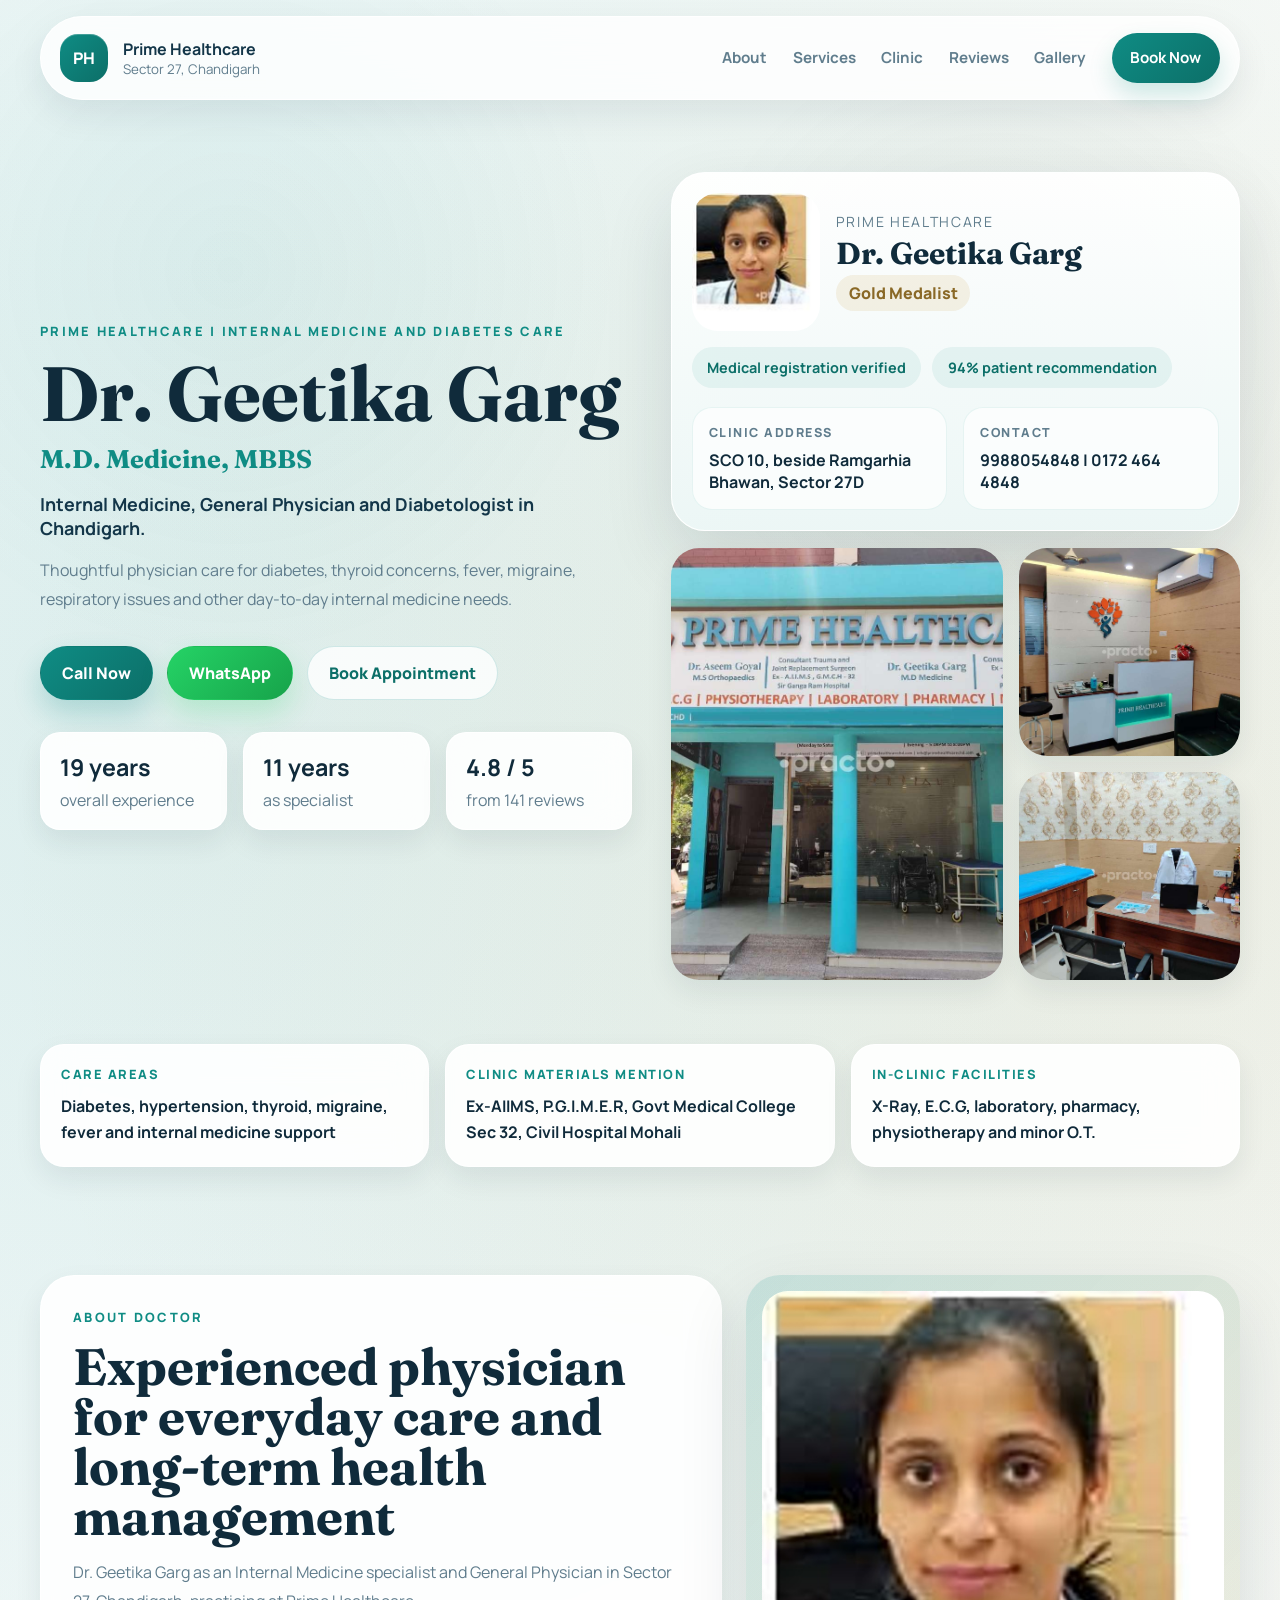
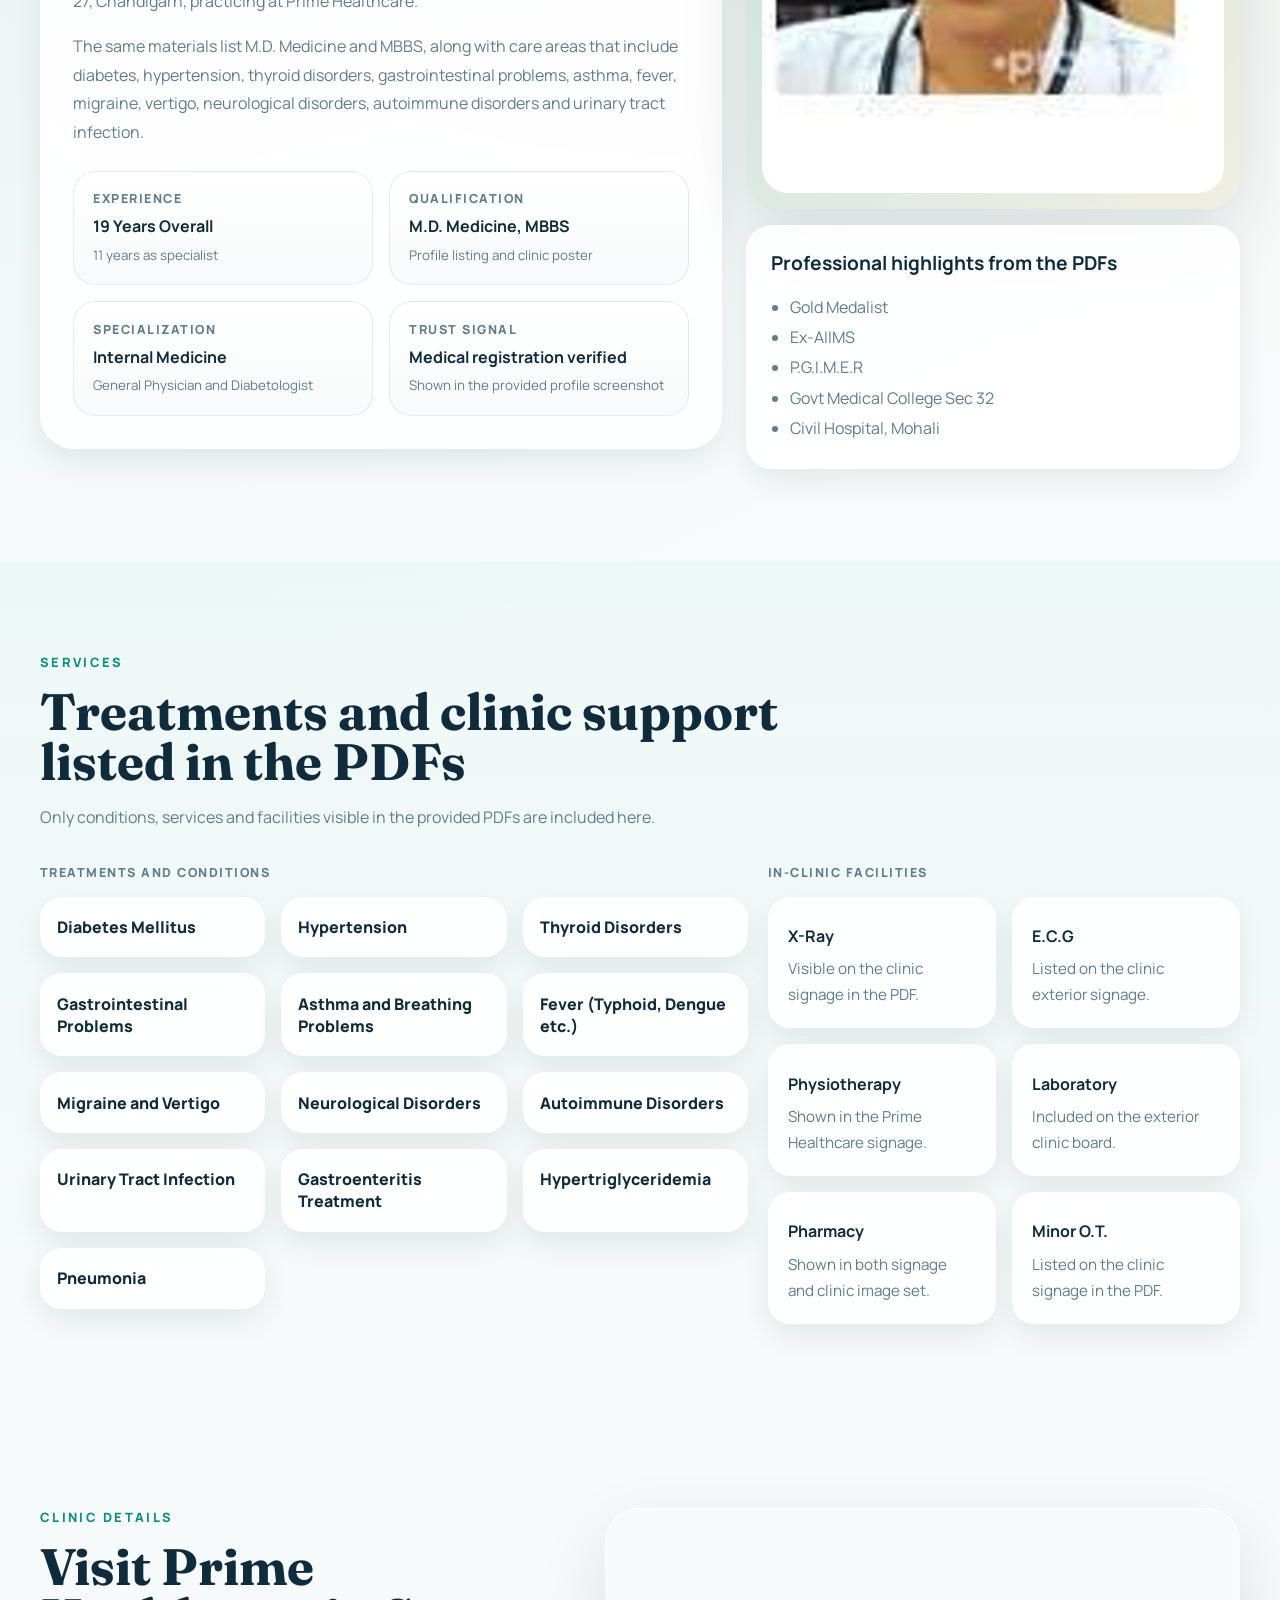
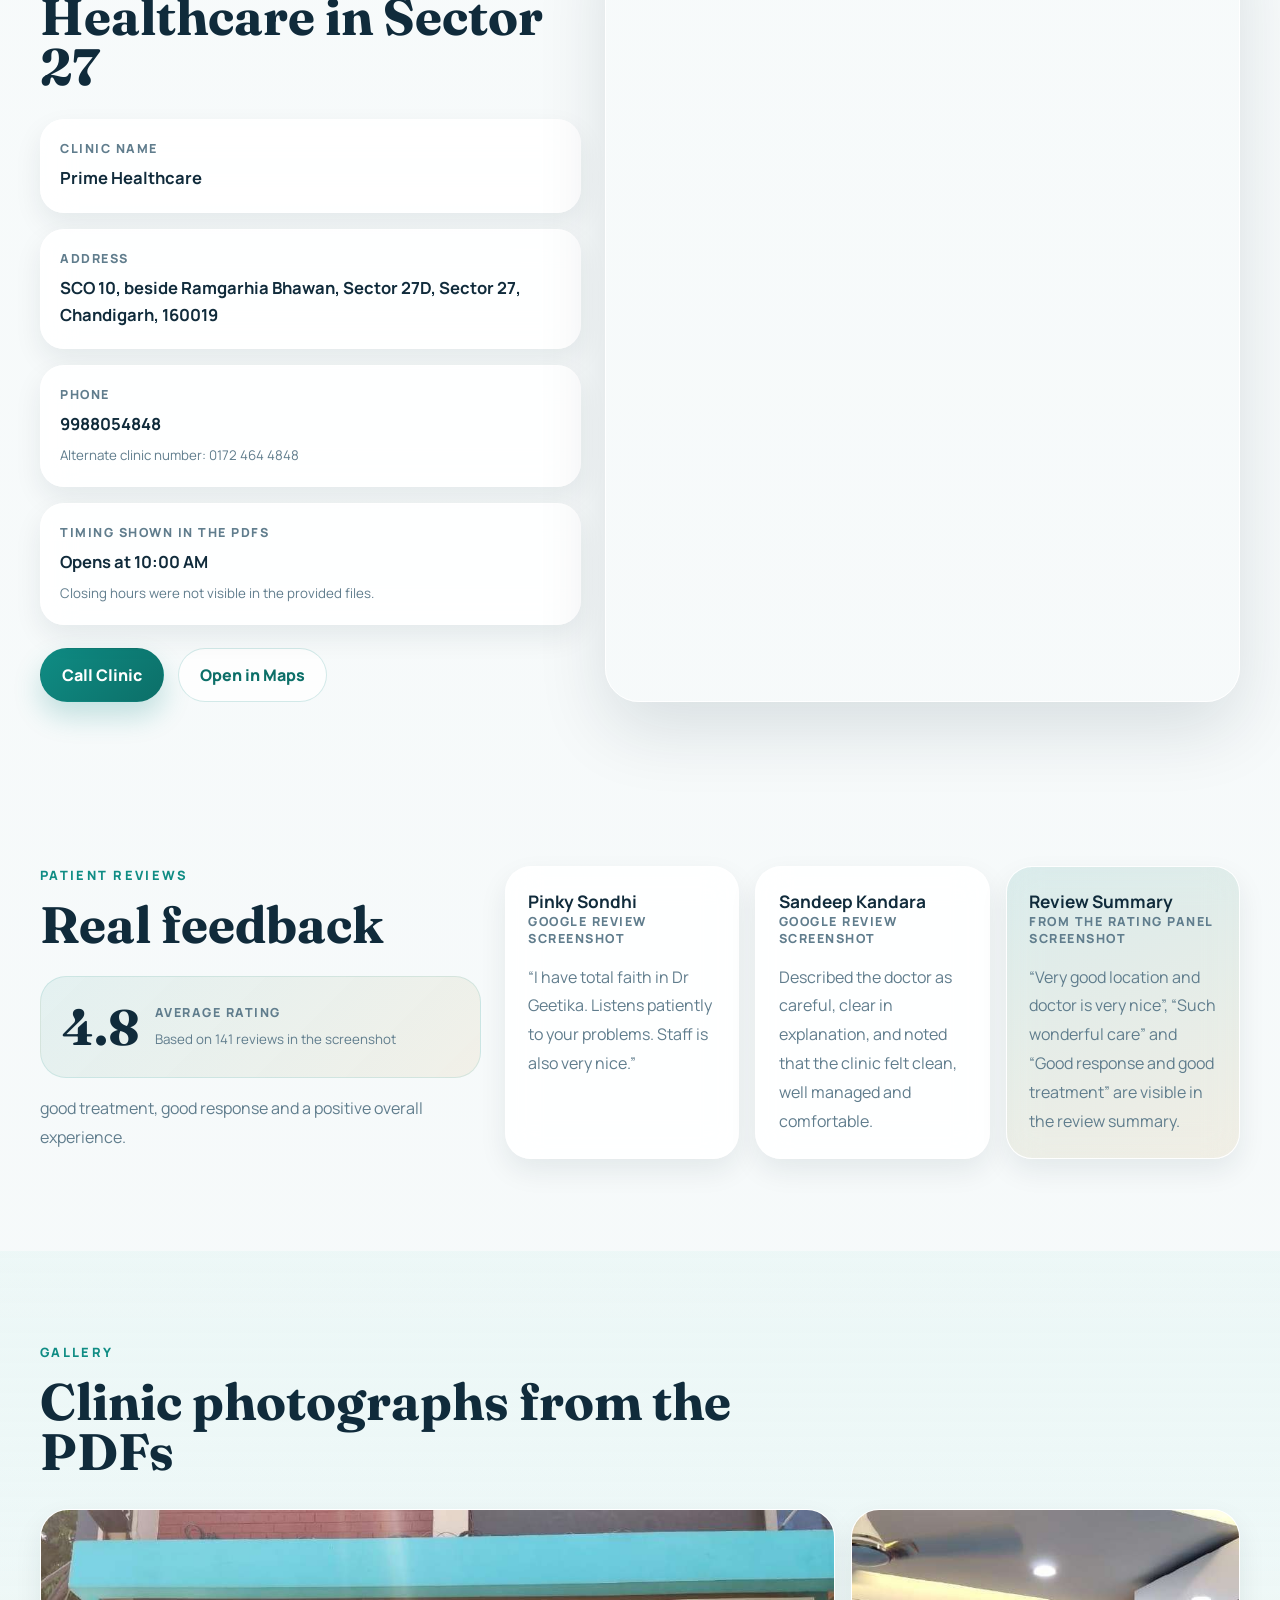
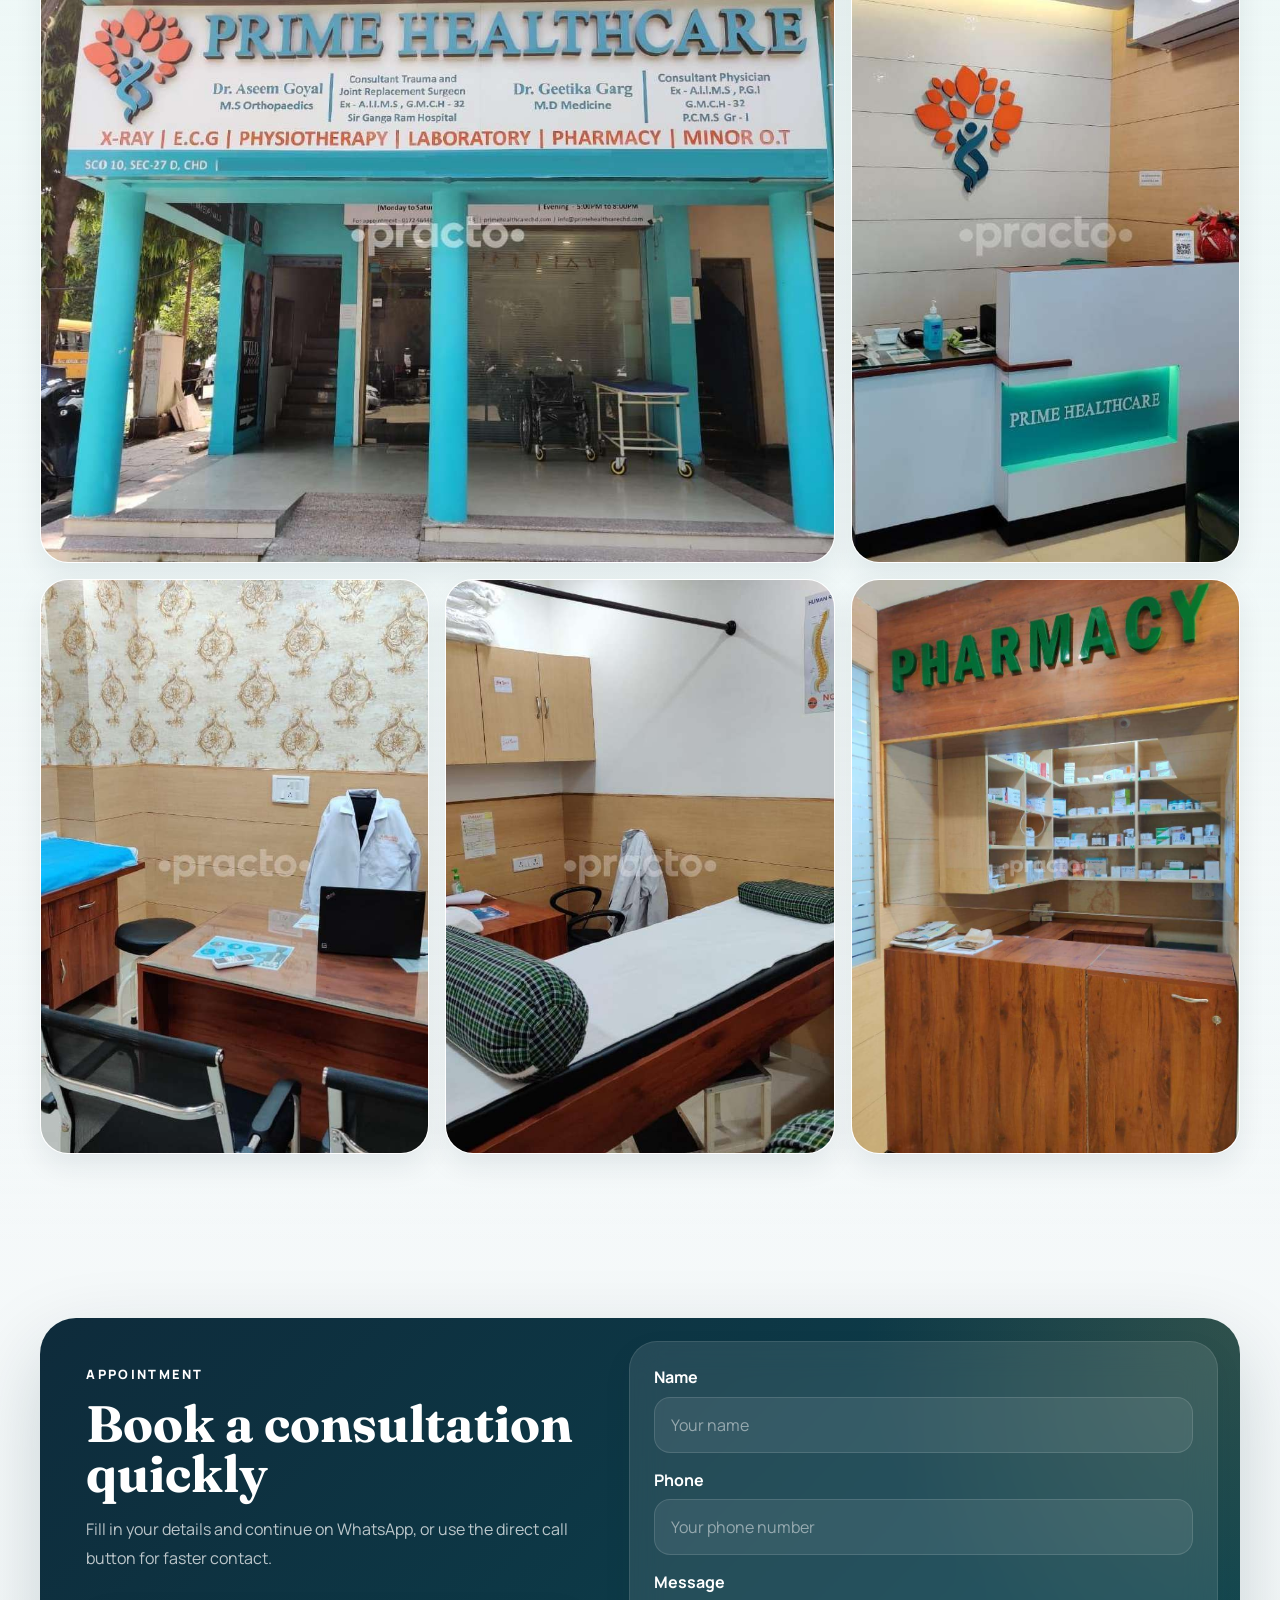
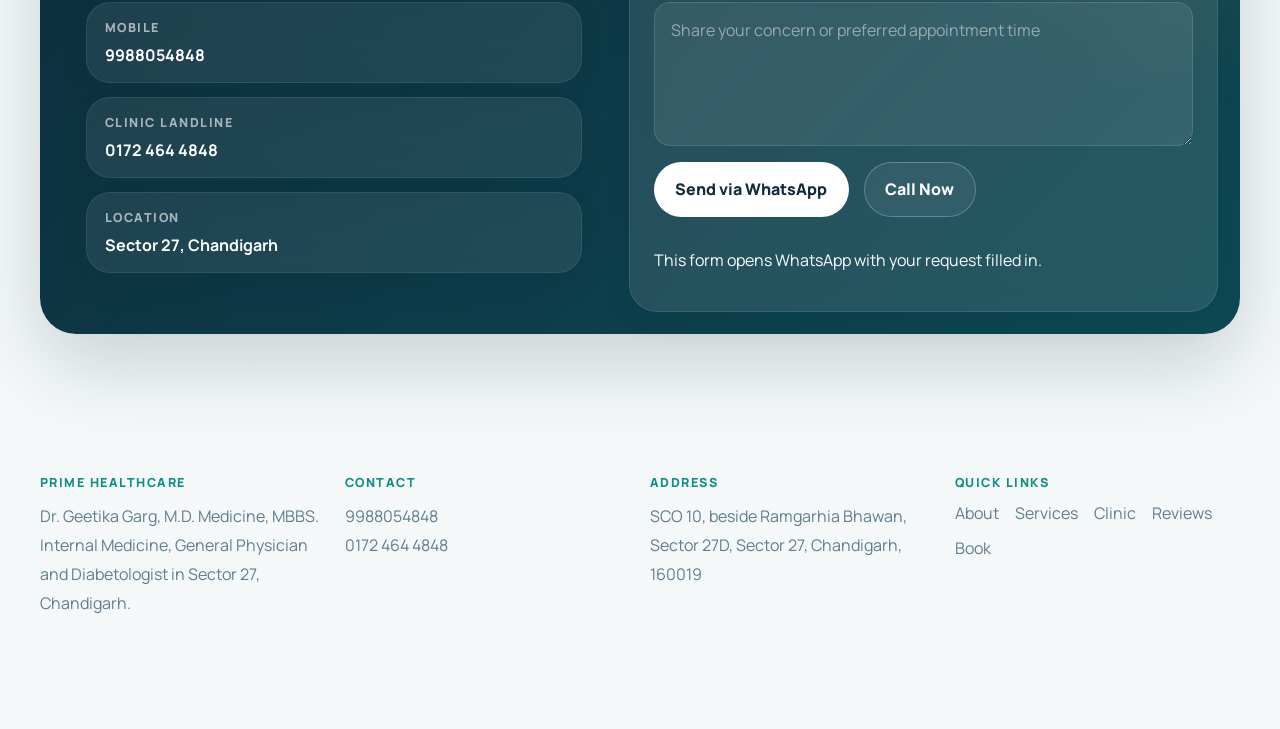
==== commit 69811948: "Add files via upload" ====
--- a/index.html
+++ b/index.html
@@ -1,1159 +1,560 @@
-<!DOCTYPE html>
-<html lang="en">
-<head>
-<meta charset="UTF-8">
-<meta name="viewport" content="width=device-width, initial-scale=1.0">
-<title>Prime Healthcare – Dr. Geetika Garg | Best Physician & Diabetologist, Chandigarh</title>
-<link href="https://fonts.googleapis.com/css2?family=Playfair+Display:wght@400;600;700&family=DM+Sans:wght@300;400;500;600&display=swap" rel="stylesheet">
-<style>
-  :root {
-    --teal: #0e9488;
-    --teal-dark: #0a7a6e;
-    --teal-light: #e6f7f5;
-    --navy: #0f2a44;
-    --gold: #d4a843;
-    --white: #ffffff;
-    --off-white: #f7fafa;
-    --text: #1a2e3b;
-    --muted: #5a7585;
-    --border: #d8e8e6;
-    --radius: 12px;
-    --shadow: 0 4px 24px rgba(14,148,136,0.10);
-    --shadow-lg: 0 12px 48px rgba(14,148,136,0.15);
-  }
-
-  *, *::before, *::after { box-sizing: border-box; margin: 0; padding: 0; }
-
-  html { scroll-behavior: smooth; }
-
-  body {
-    font-family: 'DM Sans', sans-serif;
-    color: var(--text);
-    background: var(--white);
-    overflow-x: hidden;
-  }
-
-  /* NAV */
-  nav {
-    position: fixed; top: 0; left: 0; right: 0; z-index: 100;
-    background: rgba(255,255,255,0.97);
-    backdrop-filter: blur(12px);
-    border-bottom: 1px solid var(--border);
-    padding: 0 5%;
-    display: flex; align-items: center; justify-content: space-between;
-    height: 68px;
-  }
-  .nav-logo {
-    display: flex; align-items: center; gap: 12px;
-    text-decoration: none;
-  }
-  .nav-logo-icon {
-    width: 40px; height: 40px;
-    background: var(--teal);
-    border-radius: 10px;
-    display: flex; align-items: center; justify-content: center;
-    color: white; font-size: 20px;
-  }
-  .nav-logo-text { font-family: 'Playfair Display', serif; font-size: 1.1rem; color: var(--navy); font-weight: 600; line-height: 1.2; }
-  .nav-logo-sub { font-size: 0.72rem; color: var(--teal); font-weight: 500; letter-spacing: 0.03em; }
-  .nav-links { display: flex; gap: 32px; list-style: none; }
-  .nav-links a { text-decoration: none; color: var(--text); font-size: 0.9rem; font-weight: 500; transition: color 0.2s; }
-  .nav-links a:hover { color: var(--teal); }
-  .nav-cta {
-    background: var(--teal); color: white; padding: 10px 22px;
-    border-radius: 8px; text-decoration: none; font-weight: 600; font-size: 0.9rem;
-    transition: background 0.2s, transform 0.15s;
-  }
-  .nav-cta:hover { background: var(--teal-dark); transform: translateY(-1px); }
-  .hamburger { display: none; flex-direction: column; gap: 5px; cursor: pointer; padding: 4px; }
-  .hamburger span { width: 24px; height: 2px; background: var(--text); border-radius: 2px; transition: all 0.3s; }
-
-  /* HERO */
-  .hero {
-    min-height: 100vh;
-    padding: 120px 5% 80px;
-    display: flex; align-items: center;
-    background: linear-gradient(135deg, #f0faf9 0%, #e6f7f5 40%, #ffffff 100%);
-    position: relative; overflow: hidden;
-  }
-  .hero::before {
-    content: '';
-    position: absolute; top: -100px; right: -100px;
-    width: 500px; height: 500px;
-    background: radial-gradient(circle, rgba(14,148,136,0.08) 0%, transparent 70%);
-    border-radius: 50%;
-  }
-  .hero::after {
-    content: '';
-    position: absolute; bottom: -80px; left: -80px;
-    width: 400px; height: 400px;
-    background: radial-gradient(circle, rgba(212,168,67,0.06) 0%, transparent 70%);
-    border-radius: 50%;
-  }
-  .hero-inner {
-    max-width: 1200px; margin: 0 auto; width: 100%;
-    display: grid; grid-template-columns: 1fr 1fr; gap: 60px; align-items: center;
-    position: relative; z-index: 1;
-  }
-  .hero-badge {
-    display: inline-flex; align-items: center; gap: 8px;
-    background: white; border: 1px solid var(--teal-light);
-    padding: 6px 16px; border-radius: 100px;
-    font-size: 0.8rem; font-weight: 600; color: var(--teal);
-    margin-bottom: 20px; box-shadow: 0 2px 12px rgba(14,148,136,0.1);
-  }
-  .hero-badge::before { content: '★'; color: var(--gold); }
-  .hero h1 {
-    font-family: 'Playfair Display', serif;
-    font-size: clamp(2rem, 4vw, 3.2rem);
-    line-height: 1.15;
-    color: var(--navy);
-    margin-bottom: 8px;
-  }
-  .hero h1 span { color: var(--teal); }
-  .hero-quals {
-    font-size: 0.95rem; color: var(--teal); font-weight: 600;
-    letter-spacing: 0.04em; margin-bottom: 16px;
-  }
-  .hero-tagline {
-    font-size: 1.05rem; color: var(--muted); line-height: 1.7;
-    margin-bottom: 28px; max-width: 480px;
-  }
-  .hero-stats {
-    display: flex; gap: 32px; margin-bottom: 36px;
-  }
-  .hero-stat { text-align: left; }
-  .hero-stat-num {
-    font-family: 'Playfair Display', serif;
-    font-size: 1.8rem; font-weight: 700; color: var(--teal); line-height: 1;
-  }
-  .hero-stat-label { font-size: 0.78rem; color: var(--muted); font-weight: 500; margin-top: 4px; }
-  .hero-btns { display: flex; gap: 12px; flex-wrap: wrap; }
-  .btn {
-    display: inline-flex; align-items: center; gap: 8px;
-    padding: 13px 24px; border-radius: 10px;
-    font-weight: 600; font-size: 0.9rem; text-decoration: none;
-    transition: all 0.2s; cursor: pointer; border: none;
-  }
-  .btn-primary { background: var(--teal); color: white; box-shadow: 0 4px 16px rgba(14,148,136,0.3); }
-  .btn-primary:hover { background: var(--teal-dark); transform: translateY(-2px); box-shadow: 0 6px 24px rgba(14,148,136,0.4); }
-  .btn-whatsapp { background: #25d366; color: white; }
-  .btn-whatsapp:hover { background: #1da851; transform: translateY(-2px); }
-  .btn-outline { background: white; color: var(--teal); border: 2px solid var(--teal); }
-  .btn-outline:hover { background: var(--teal-light); }
-
-  .hero-image-area {
-    display: flex; justify-content: center; align-items: center;
-  }
-  .hero-card {
-    background: white;
-    border-radius: 20px;
-    box-shadow: var(--shadow-lg);
-    overflow: hidden;
-    width: 100%; max-width: 400px;
-    position: relative;
-  }
-  .hero-card-top {
-    background: linear-gradient(135deg, var(--teal), var(--teal-dark));
-    padding: 32px 28px 60px;
-    text-align: center; color: white;
-  }
-  .doctor-avatar {
-    width: 110px; height: 110px; border-radius: 50%;
-    border: 4px solid rgba(255,255,255,0.4);
-    background: rgba(255,255,255,0.15);
-    margin: 0 auto 16px;
-    display: flex; align-items: center; justify-content: center;
-    font-size: 42px; overflow: hidden;
-  }
-  .doctor-avatar img { width: 100%; height: 100%; object-fit: cover; }
-  .hero-card-top h3 { font-family: 'Playfair Display', serif; font-size: 1.3rem; }
-  .hero-card-top p { font-size: 0.85rem; opacity: 0.9; margin-top: 4px; }
-  .hero-card-body {
-    padding: 0 24px 24px;
-    margin-top: -28px; position: relative;
-  }
-  .hero-card-rating {
-    background: white;
-    border-radius: 12px;
-    box-shadow: 0 4px 20px rgba(0,0,0,0.1);
-    padding: 14px 18px;
-    display: flex; align-items: center; gap: 12px;
-    margin-bottom: 16px;
-  }
-  .rating-stars { color: #f59e0b; font-size: 1rem; letter-spacing: 2px; }
-  .rating-text { font-size: 0.82rem; color: var(--muted); }
-  .rating-num { font-family: 'Playfair Display', serif; font-size: 1.6rem; color: var(--navy); font-weight: 700; }
-  .hero-card-tags { display: flex; flex-wrap: wrap; gap: 6px; }
-  .tag {
-    background: var(--teal-light); color: var(--teal);
-    padding: 5px 12px; border-radius: 100px;
-    font-size: 0.75rem; font-weight: 600;
-  }
-  .gold-medal {
-    display: inline-flex; align-items: center; gap: 5px;
-    background: linear-gradient(135deg, #d4a843, #f0c060);
-    color: white; padding: 5px 12px; border-radius: 100px;
-    font-size: 0.75rem; font-weight: 700;
-  }
-
-  /* SECTION COMMON */
-  section { padding: 80px 5%; }
-  .section-inner { max-width: 1200px; margin: 0 auto; }
-  .section-label {
-    font-size: 0.78rem; font-weight: 700; letter-spacing: 0.12em;
-    color: var(--teal); text-transform: uppercase; margin-bottom: 8px;
-  }
-  .section-title {
-    font-family: 'Playfair Display', serif;
-    font-size: clamp(1.6rem, 3vw, 2.4rem);
-    color: var(--navy); line-height: 1.2; margin-bottom: 14px;
-  }
-  .section-sub { font-size: 1rem; color: var(--muted); line-height: 1.7; max-width: 560px; }
-  .section-divider {
-    width: 50px; height: 3px;
-    background: linear-gradient(90deg, var(--teal), var(--gold));
-    border-radius: 2px; margin: 16px 0 48px;
-  }
-
-  /* ABOUT */
-  .about { background: var(--off-white); }
-  .about-grid { display: grid; grid-template-columns: 1fr 1.4fr; gap: 64px; align-items: center; }
-  .about-image-wrap { position: relative; }
-  .about-image-bg {
-    background: linear-gradient(135deg, var(--teal-light), #d0f0ec);
-    border-radius: 20px; padding: 32px;
-    position: relative;
-  }
-  .about-image-bg::before {
-    content: '';
-    position: absolute; top: -12px; left: -12px; right: 12px; bottom: 12px;
-    border: 2px solid var(--border); border-radius: 20px; z-index: -1;
-  }
-  .about-profile {
-    background: white; border-radius: 14px;
-    padding: 28px 24px; box-shadow: var(--shadow);
-    text-align: center;
-  }
-  .about-avatar {
-    width: 120px; height: 120px; border-radius: 50%;
-    background: var(--teal-light);
-    margin: 0 auto 16px;
-    display: flex; align-items: center; justify-content: center;
-    font-size: 48px; overflow: hidden;
-    border: 3px solid var(--teal);
-  }
-  .about-avatar img { width: 100%; height: 100%; object-fit: cover; }
-  .about-profile h3 { font-family: 'Playfair Display', serif; font-size: 1.2rem; color: var(--navy); }
-  .about-profile p { font-size: 0.85rem; color: var(--teal); font-weight: 600; margin-top: 4px; }
-  .about-verified {
-    display: inline-flex; align-items: center; gap: 6px;
-    background: #e8f8f0; color: #15803d;
-    padding: 5px 12px; border-radius: 100px;
-    font-size: 0.75rem; font-weight: 600; margin-top: 12px;
-  }
-  .about-creds { display: grid; grid-template-columns: 1fr 1fr; gap: 10px; margin-top: 20px; }
-  .about-cred {
-    background: var(--teal-light); border-radius: 8px;
-    padding: 10px 12px; text-align: center;
-    font-size: 0.8rem; font-weight: 600; color: var(--teal-dark);
-  }
-  .about-content h2 { margin-bottom: 0; }
-  .about-desc { font-size: 1rem; color: var(--muted); line-height: 1.8; margin-bottom: 28px; }
-  .about-highlights { display: grid; grid-template-columns: 1fr 1fr; gap: 16px; margin-bottom: 32px; }
-  .highlight-card {
-    background: white; border-radius: 12px; padding: 18px;
-    border: 1px solid var(--border); box-shadow: 0 2px 8px rgba(0,0,0,0.04);
-    transition: transform 0.2s, box-shadow 0.2s;
-  }
-  .highlight-card:hover { transform: translateY(-2px); box-shadow: var(--shadow); }
-  .highlight-icon { font-size: 1.5rem; margin-bottom: 8px; }
-  .highlight-label { font-size: 0.75rem; color: var(--muted); font-weight: 500; text-transform: uppercase; letter-spacing: 0.06em; }
-  .highlight-val { font-size: 1rem; font-weight: 700; color: var(--navy); margin-top: 2px; }
-
-  /* SERVICES */
-  .services { background: white; }
-  .services-grid {
-    display: grid;
-    grid-template-columns: repeat(auto-fill, minmax(240px, 1fr));
-    gap: 20px;
-  }
-  .service-card {
-    background: var(--off-white);
-    border: 1px solid var(--border);
-    border-radius: 14px; padding: 24px 20px;
-    transition: all 0.25s;
-    position: relative; overflow: hidden;
-  }
-  .service-card::after {
-    content: '';
-    position: absolute; bottom: 0; left: 0; right: 0;
-    height: 3px; background: linear-gradient(90deg, var(--teal), var(--gold));
-    transform: scaleX(0); transform-origin: left; transition: transform 0.3s;
-  }
-  .service-card:hover { border-color: var(--teal); transform: translateY(-4px); box-shadow: var(--shadow); }
-  .service-card:hover::after { transform: scaleX(1); }
-  .service-icon {
-    width: 48px; height: 48px; background: var(--teal-light);
-    border-radius: 10px; display: flex; align-items: center; justify-content: center;
-    font-size: 1.4rem; margin-bottom: 14px;
-  }
-  .service-card h3 { font-size: 0.95rem; font-weight: 700; color: var(--navy); margin-bottom: 6px; }
-  .service-card p { font-size: 0.82rem; color: var(--muted); line-height: 1.6; }
-
-  /* CLINIC DETAILS */
-  .clinic { background: var(--off-white); }
-  .clinic-grid { display: grid; grid-template-columns: 1fr 1fr; gap: 48px; }
-  .info-block { margin-bottom: 28px; }
-  .info-block-label {
-    font-size: 0.75rem; font-weight: 700; letter-spacing: 0.1em;
-    color: var(--teal); text-transform: uppercase; margin-bottom: 10px;
-    display: flex; align-items: center; gap: 8px;
-  }
-  .info-block-label::after { content: ''; flex: 1; height: 1px; background: var(--border); }
-  .info-item {
-    display: flex; align-items: flex-start; gap: 14px;
-    padding: 16px; background: white; border-radius: 10px;
-    border: 1px solid var(--border); margin-bottom: 10px;
-  }
-  .info-item-icon {
-    width: 40px; height: 40px; min-width: 40px;
-    background: var(--teal-light); border-radius: 8px;
-    display: flex; align-items: center; justify-content: center;
-    font-size: 1.1rem;
-  }
-  .info-item-text { font-size: 0.9rem; color: var(--text); line-height: 1.5; }
-  .info-item-text strong { display: block; font-weight: 600; color: var(--navy); margin-bottom: 2px; }
-  .map-wrap {
-    border-radius: 14px; overflow: hidden;
-    box-shadow: var(--shadow); border: 1px solid var(--border);
-    height: 340px;
-  }
-  .map-wrap iframe { width: 100%; height: 100%; border: none; }
-
-  /* APPOINTMENT */
-  .appointment {
-    background: linear-gradient(135deg, var(--navy) 0%, #1a3f60 100%);
-    position: relative; overflow: hidden;
-  }
-  .appointment::before {
-    content: '';
-    position: absolute; top: -100px; right: -100px;
-    width: 400px; height: 400px;
-    background: radial-gradient(circle, rgba(14,148,136,0.15) 0%, transparent 70%);
-    border-radius: 50%;
-  }
-  .appointment .section-label { color: #7dd3cc; }
-  .appointment .section-title { color: white; }
-  .appointment .section-sub { color: rgba(255,255,255,0.65); }
-  .appt-grid { display: grid; grid-template-columns: 1fr 1fr; gap: 48px; align-items: start; }
-  .appt-form {
-    background: rgba(255,255,255,0.06); border: 1px solid rgba(255,255,255,0.12);
-    border-radius: 16px; padding: 32px;
-    backdrop-filter: blur(10px);
-  }
-  .form-group { margin-bottom: 16px; }
-  .form-group label { display: block; font-size: 0.82rem; font-weight: 600; color: rgba(255,255,255,0.8); margin-bottom: 6px; }
-  .form-group input, .form-group textarea, .form-group select {
-    width: 100%; background: rgba(255,255,255,0.08);
-    border: 1px solid rgba(255,255,255,0.15);
-    color: white; border-radius: 8px; padding: 12px 14px;
-    font-family: 'DM Sans', sans-serif; font-size: 0.9rem;
-    transition: border-color 0.2s;
-  }
-  .form-group input::placeholder, .form-group textarea::placeholder { color: rgba(255,255,255,0.4); }
-  .form-group input:focus, .form-group textarea:focus { outline: none; border-color: var(--teal); }
-  .form-group textarea { resize: vertical; min-height: 90px; }
-  .form-submit {
-    width: 100%; background: var(--teal); color: white;
-    padding: 14px; border-radius: 10px; border: none;
-    font-family: 'DM Sans', sans-serif; font-weight: 700; font-size: 0.95rem;
-    cursor: pointer; transition: all 0.2s;
-  }
-  .form-submit:hover { background: var(--teal-dark); transform: translateY(-1px); }
-  .appt-options { padding: 8px 0; }
-  .appt-options h3 { font-family: 'Playfair Display', serif; color: white; font-size: 1.2rem; margin-bottom: 20px; }
-  .appt-option {
-    display: flex; align-items: center; gap: 16px;
-    background: rgba(255,255,255,0.06); border: 1px solid rgba(255,255,255,0.12);
-    border-radius: 12px; padding: 18px; margin-bottom: 14px;
-    text-decoration: none; transition: all 0.2s;
-  }
-  .appt-option:hover { background: rgba(255,255,255,0.12); border-color: rgba(255,255,255,0.25); transform: translateX(4px); }
-  .appt-option-icon {
-    width: 46px; height: 46px; min-width: 46px; border-radius: 10px;
-    display: flex; align-items: center; justify-content: center; font-size: 1.4rem;
-  }
-  .appt-option-text { flex: 1; }
-  .appt-option-text strong { display: block; color: white; font-weight: 600; font-size: 0.95rem; }
-  .appt-option-text span { color: rgba(255,255,255,0.55); font-size: 0.82rem; }
-  .appt-option-arrow { color: rgba(255,255,255,0.4); font-size: 1.2rem; }
-
-  /* REVIEWS */
-  .reviews { background: white; }
-  .reviews-header { display: flex; justify-content: space-between; align-items: flex-end; margin-bottom: 48px; }
-  .reviews-summary {
-    display: flex; align-items: center; gap: 20px;
-    background: var(--teal-light); border-radius: 14px; padding: 20px 28px;
-  }
-  .reviews-big-num {
-    font-family: 'Playfair Display', serif;
-    font-size: 3.5rem; font-weight: 700; color: var(--teal); line-height: 1;
-  }
-  .reviews-stars { color: #f59e0b; font-size: 1.2rem; margin-bottom: 4px; }
-  .reviews-count { font-size: 0.82rem; color: var(--muted); font-weight: 600; }
-  .reviews-grid { display: grid; grid-template-columns: repeat(auto-fill, minmax(300px, 1fr)); gap: 20px; }
-  .review-card {
-    background: var(--off-white); border: 1px solid var(--border);
-    border-radius: 14px; padding: 24px;
-    transition: transform 0.2s, box-shadow 0.2s;
-  }
-  .review-card:hover { transform: translateY(-4px); box-shadow: var(--shadow); }
-  .review-top { display: flex; align-items: center; gap: 12px; margin-bottom: 14px; }
-  .reviewer-avatar {
-    width: 42px; height: 42px; border-radius: 50%;
-    background: var(--teal); display: flex; align-items: center; justify-content: center;
-    color: white; font-weight: 700; font-size: 1rem;
-  }
-  .reviewer-name { font-weight: 700; font-size: 0.9rem; color: var(--navy); }
-  .reviewer-meta { font-size: 0.75rem; color: var(--muted); margin-top: 2px; }
-  .review-stars { color: #f59e0b; font-size: 0.85rem; margin-bottom: 10px; }
-  .review-text { font-size: 0.88rem; color: var(--muted); line-height: 1.7; }
-  .review-quote { font-size: 2rem; color: var(--teal-light); font-family: 'Playfair Display', serif; line-height: 0.5; margin-bottom: 8px; }
-
-  /* GALLERY */
-  .gallery { background: var(--off-white); }
-  .gallery-grid {
-    display: grid;
-    grid-template-columns: repeat(3, 1fr);
-    grid-template-rows: auto;
-    gap: 16px;
-  }
-  .gallery-item {
-    border-radius: 12px; overflow: hidden;
-    position: relative; cursor: pointer;
-    background: var(--teal-light);
-    aspect-ratio: 4/3;
-    display: flex; align-items: center; justify-content: center;
-  }
-  .gallery-item.large { grid-column: span 2; }
-  .gallery-item img { width: 100%; height: 100%; object-fit: cover; transition: transform 0.4s; }
-  .gallery-item:hover img { transform: scale(1.04); }
-  .gallery-item-overlay {
-    position: absolute; inset: 0;
-    background: linear-gradient(to top, rgba(14,148,136,0.6), transparent);
-    opacity: 0; transition: opacity 0.3s;
-    display: flex; align-items: flex-end; padding: 16px;
-  }
-  .gallery-item:hover .gallery-item-overlay { opacity: 1; }
-  .gallery-item-label { color: white; font-size: 0.85rem; font-weight: 600; }
-  .gallery-placeholder {
-    width: 100%; height: 100%;
-    display: flex; flex-direction: column; align-items: center; justify-content: center;
-    gap: 8px; color: var(--teal);
-    font-size: 2rem;
-  }
-  .gallery-placeholder span { font-size: 0.8rem; font-weight: 600; color: var(--muted); }
-
-  /* FOOTER */
-  footer {
-    background: var(--navy); color: rgba(255,255,255,0.8);
-    padding: 60px 5% 28px;
-  }
-  .footer-inner { max-width: 1200px; margin: 0 auto; }
-  .footer-top {
-    display: grid; grid-template-columns: 1.5fr 1fr 1fr 1fr;
-    gap: 48px; padding-bottom: 48px;
-    border-bottom: 1px solid rgba(255,255,255,0.08);
-    margin-bottom: 28px;
-  }
-  .footer-brand { }
-  .footer-logo { font-family: 'Playfair Display', serif; font-size: 1.3rem; color: white; margin-bottom: 8px; }
-  .footer-logo-sub { font-size: 0.78rem; color: var(--teal); font-weight: 600; letter-spacing: 0.06em; margin-bottom: 16px; }
-  .footer-desc { font-size: 0.85rem; line-height: 1.7; color: rgba(255,255,255,0.5); }
-  .footer-col h4 { color: white; font-size: 0.9rem; font-weight: 700; margin-bottom: 18px; letter-spacing: 0.04em; }
-  .footer-col ul { list-style: none; }
-  .footer-col ul li { margin-bottom: 10px; }
-  .footer-col ul li a { color: rgba(255,255,255,0.5); text-decoration: none; font-size: 0.85rem; transition: color 0.2s; }
-  .footer-col ul li a:hover { color: var(--teal); }
-  .footer-contact-item { display: flex; gap: 10px; margin-bottom: 12px; font-size: 0.85rem; }
-  .footer-contact-icon { color: var(--teal); font-size: 1rem; margin-top: 1px; }
-  .footer-bottom { display: flex; justify-content: space-between; align-items: center; flex-wrap: wrap; gap: 12px; }
-  .footer-copy { font-size: 0.8rem; color: rgba(255,255,255,0.35); }
-  .footer-social { display: flex; gap: 10px; }
-  .social-btn {
-    width: 36px; height: 36px; border-radius: 8px;
-    background: rgba(255,255,255,0.08); display: flex; align-items: center; justify-content: center;
-    color: rgba(255,255,255,0.6); text-decoration: none; font-size: 0.9rem;
-    transition: all 0.2s;
-  }
-  .social-btn:hover { background: var(--teal); color: white; }
-
-  /* ANIMATIONS */
-  @keyframes fadeUp {
-    from { opacity: 0; transform: translateY(24px); }
-    to { opacity: 1; transform: translateY(0); }
-  }
-  .hero-content > * { animation: fadeUp 0.6s ease backwards; }
-  .hero-content > *:nth-child(1) { animation-delay: 0.1s; }
-  .hero-content > *:nth-child(2) { animation-delay: 0.2s; }
-  .hero-content > *:nth-child(3) { animation-delay: 0.3s; }
-  .hero-content > *:nth-child(4) { animation-delay: 0.4s; }
-  .hero-content > *:nth-child(5) { animation-delay: 0.5s; }
-  .hero-image-area { animation: fadeUp 0.7s 0.3s ease backwards; }
-
-  /* TOAST */
-  .toast {
-    position: fixed; bottom: 24px; left: 50%; transform: translateX(-50%) translateY(100px);
-    background: var(--navy); color: white;
-    padding: 12px 24px; border-radius: 10px;
-    font-size: 0.9rem; font-weight: 600;
-    box-shadow: 0 8px 32px rgba(0,0,0,0.2);
-    z-index: 1000; transition: transform 0.4s cubic-bezier(0.34, 1.56, 0.64, 1);
-    border-left: 4px solid var(--teal);
-  }
-  .toast.show { transform: translateX(-50%) translateY(0); }
-
-  /* MOBILE NAV */
-  .mobile-menu {
-    display: none; position: fixed; inset: 0; z-index: 99;
-    background: white; padding: 80px 5% 40px;
-    flex-direction: column;
-  }
-  .mobile-menu.open { display: flex; }
-  .mobile-menu a {
-    display: block; padding: 14px 0;
-    border-bottom: 1px solid var(--border);
-    text-decoration: none; font-size: 1.1rem; font-weight: 600; color: var(--text);
-  }
-  .mobile-menu a:hover { color: var(--teal); }
-  .mobile-menu .btn-primary { margin-top: 20px; justify-content: center; }
-
-  /* RESPONSIVE */
-  @media (max-width: 900px) {
-    .hero-inner { grid-template-columns: 1fr; gap: 40px; text-align: center; }
-    .hero-stats { justify-content: center; }
-    .hero-btns { justify-content: center; }
-    .hero-tagline { max-width: 100%; }
-    .hero-image-area { order: -1; }
-    .hero-card { max-width: 320px; }
-    .about-grid { grid-template-columns: 1fr; gap: 40px; }
-    .appt-grid { grid-template-columns: 1fr; }
-    .clinic-grid { grid-template-columns: 1fr; }
-    .footer-top { grid-template-columns: 1fr 1fr; gap: 32px; }
-    .gallery-grid { grid-template-columns: 1fr 1fr; }
-    .gallery-item.large { grid-column: span 1; }
-    .reviews-header { flex-direction: column; align-items: flex-start; gap: 20px; }
-    .about-highlights { grid-template-columns: 1fr; }
-  }
-  @media (max-width: 640px) {
-    .nav-links, .nav-cta { display: none; }
-    .hamburger { display: flex; }
-    section { padding: 60px 5%; }
-    .hero { padding: 100px 5% 60px; }
-    .footer-top { grid-template-columns: 1fr; gap: 32px; }
-    .gallery-grid { grid-template-columns: 1fr; }
-    .gallery-item.large { grid-column: span 1; }
-    .hero-stats { gap: 20px; }
-    .services-grid { grid-template-columns: 1fr; }
-    .footer-bottom { flex-direction: column; text-align: center; }
-    .appt-form { padding: 20px; }
-  }
-</style>
-</head>
-<body>
-
-<!-- NAV -->
-<nav id="navbar">
-  <a class="nav-logo" href="#">
-    <div class="nav-logo-icon">⚕</div>
-    <div>
-      <div class="nav-logo-text">Prime Healthcare</div>
-      <div class="nav-logo-sub">Sector 27, Chandigarh</div>
-    </div>
-  </a>
-  <ul class="nav-links">
-    <li><a href="#about">About</a></li>
-    <li><a href="#services">Services</a></li>
-    <li><a href="#clinic">Clinic</a></li>
-    <li><a href="#reviews">Reviews</a></li>
-    <li><a href="#gallery">Gallery</a></li>
-  </ul>
-  <a href="#appointment" class="btn nav-cta">Book Appointment</a>
-  <div class="hamburger" onclick="toggleMenu()" id="hamburger">
-    <span></span><span></span><span></span>
-  </div>
-</nav>
-
-<!-- MOBILE MENU -->
-<div class="mobile-menu" id="mobileMenu">
-  <a href="#about" onclick="toggleMenu()">About</a>
-  <a href="#services" onclick="toggleMenu()">Services</a>
-  <a href="#clinic" onclick="toggleMenu()">Clinic</a>
-  <a href="#reviews" onclick="toggleMenu()">Reviews</a>
-  <a href="#gallery" onclick="toggleMenu()">Gallery</a>
-  <a href="#appointment" class="btn btn-primary" onclick="toggleMenu()">Book Appointment →</a>
-</div>
-
-<!-- HERO -->
-<section class="hero" id="home">
-  <div class="hero-inner">
-    <div class="hero-content">
-      <div class="hero-badge">4.8 ★ Rated · 141 Patient Reviews</div>
-      <div class="hero-quals">MD Medicine (Gold Medalist) · Ex-AIIMS · PGIMER</div>
-      <h1>Dr. <span>Geetika Garg</span><br>Physician &amp; Diabetologist</h1>
-      <p class="hero-tagline">Trusted specialist in internal medicine, diabetes, and chronic disease management at Prime Healthcare, Chandigarh — caring for you with clinical expertise and compassion.</p>
-      <div class="hero-stats">
-        <div class="hero-stat">
-          <div class="hero-stat-num">19+</div>
-          <div class="hero-stat-label">Years Experience</div>
-        </div>
-        <div class="hero-stat">
-          <div class="hero-stat-num">4.8★</div>
-          <div class="hero-stat-label">Google Rating</div>
-        </div>
-        <div class="hero-stat">
-          <div class="hero-stat-num">94%</div>
-          <div class="hero-stat-label">Patient Satisfaction</div>
-        </div>
-      </div>
-      <div class="hero-btns">
-        <a href="tel:01724644848" class="btn btn-primary">📞 Call Now</a>
-        <a href="https://wa.me/919988054848" target="_blank" class="btn btn-whatsapp">💬 WhatsApp</a>
-        <a href="#appointment" class="btn btn-outline">Book Appointment</a>
-      </div>
-    </div>
-    <div class="hero-image-area">
-      <div class="hero-card">
-        <div class="hero-card-top">
-          <div class="doctor-avatar"><img src="Dr-geetika.png" alt=""></div>
-          <h3>Dr. Geetika Garg</h3>
-          <p>MD Medicine · Internal Medicine &amp; Diabetology</p>
-        </div>
-        <div class="hero-card-body">
-          <div class="hero-card-rating">
-            <div>
-              <div class="rating-num">4.8</div>
-            </div>
-            <div>
-              <div class="rating-stars">★★★★★</div>
-              <div class="rating-text">141 Google Reviews</div>
-            </div>
-          </div>
-          <div class="hero-card-tags">
-            <span class="gold-medal">🥇 Gold Medalist</span>
-            <span class="tag">Ex-AIIMS</span>
-            <span class="tag">PGIMER</span>
-            <span class="tag">19 Yrs Exp.</span>
-            <span class="tag">GMC Sec-32</span>
-          </div>
-        </div>
-      </div>
-    </div>
-  </div>
-</section>
-
-<!-- ABOUT -->
-<section class="about" id="about">
-  <div class="section-inner">
-    <div class="about-grid">
-      <div class="about-image-wrap">
-        <div class="about-image-bg">
-          <div class="about-profile">
-            <div class="about-avatar"><img src="Dr-geetika.png" alt=""></div>
-            <h3>Dr. Geetika Garg</h3>
-            <p>MD Medicine · MBBS</p>
-            <div class="about-verified">✅ Medical Registration Verified</div>
-            <div class="about-creds">
-              <div class="about-cred">Ex-AIIMS</div>
-              <div class="about-cred">PGIMER</div>
-              <div class="about-cred">GMC Sec-32</div>
-              <div class="about-cred">Gold Medalist</div>
-            </div>
-          </div>
-        </div>
-      </div>
-      <div class="about-content">
-        <div class="section-label">About the Doctor</div>
-        <h2 class="section-title">A Specialist You Can Trust</h2>
-        <div class="section-divider"></div>
-        <p class="about-desc">
-          Dr. Geetika Garg is a highly experienced Internal Medicine Specialist and General Physician at Prime Healthcare, Sector 27, Chandigarh. An MD Medicine Gold Medalist, she completed her MBBS from Government Medical College &amp; Hospital, Patiala (2007) and her MD from Subharti Institute of Medical Sciences, Meerut (2013).
-        </p>
-        <p class="about-desc">
-          With 19 years of overall experience — including 11 years as a specialist — she has previously served at premier institutions including AIIMS, PGIMER, Govt. Medical College Sector 32, and Civil Hospital, Mohali. She is known for her patient-centred approach, taking the time to listen carefully and explain diagnoses clearly.
-        </p>
-        <div class="about-highlights">
-          <div class="highlight-card">
-            <div class="highlight-icon">🎓</div>
-            <div class="highlight-label">Qualification</div>
-            <div class="highlight-val">MD Medicine, MBBS</div>
-          </div>
-          <div class="highlight-card">
-            <div class="highlight-icon">🏆</div>
-            <div class="highlight-label">Achievement</div>
-            <div class="highlight-val">MD Gold Medalist</div>
-          </div>
-          <div class="highlight-card">
-            <div class="highlight-icon">🏥</div>
-            <div class="highlight-label">Past Institutions</div>
-            <div class="highlight-val">AIIMS, PGIMER, GMC-32</div>
-          </div>
-          <div class="highlight-card">
-            <div class="highlight-icon">📋</div>
-            <div class="highlight-label">Specialization</div>
-            <div class="highlight-val">Internal Medicine &amp; Diabetology</div>
-          </div>
-        </div>
-      </div>
-    </div>
-  </div>
-</section>
-
-<!-- SERVICES -->
-<section class="services" id="services">
-  <div class="section-inner">
-    <div style="max-width:560px">
-      <div class="section-label">What We Treat</div>
-      <h2 class="section-title">Areas of Expertise</h2>
-      <div class="section-divider"></div>
-      <p class="section-sub" style="margin-bottom:48px">Dr. Geetika Garg provides expert diagnosis and treatment across a wide range of medical conditions at Prime Healthcare.</p>
-    </div>
-    <div class="services-grid">
-      <div class="service-card">
-        <div class="service-icon">🩸</div>
-        <h3>Diabetes Mellitus</h3>
-        <p>Comprehensive management of Type 1 &amp; Type 2 diabetes, blood sugar control, and preventive care.</p>
-      </div>
-      <div class="service-card">
-        <div class="service-icon">💓</div>
-        <h3>Hypertension</h3>
-        <p>Diagnosis and long-term management of high blood pressure and related cardiovascular risk.</p>
-      </div>
-      <div class="service-card">
-        <div class="service-icon">🦋</div>
-        <h3>Thyroid Disorders</h3>
-        <p>Evaluation and treatment of hypothyroidism, hyperthyroidism, and thyroid nodules.</p>
-      </div>
-      <div class="service-card">
-        <div class="service-icon">🫁</div>
-        <h3>Asthma &amp; Breathing</h3>
-        <p>Management of asthma and other respiratory conditions with personalised treatment plans.</p>
-      </div>
-      <div class="service-card">
-        <div class="service-icon">🦠</div>
-        <h3>Fever (Typhoid, Dengue)</h3>
-        <p>Accurate diagnosis and treatment of infectious fevers including typhoid and dengue.</p>
-      </div>
-      <div class="service-card">
-        <div class="service-icon">🧠</div>
-        <h3>Migraine &amp; Vertigo</h3>
-        <p>Specialist care for chronic migraines, vertigo, and headache disorders.</p>
-      </div>
-      <div class="service-card">
-        <div class="service-icon">🫀</div>
-        <h3>Gastrointestinal Problems</h3>
-        <p>Treatment of gastritis, GERD, IBS, and other digestive disorders.</p>
-      </div>
-      <div class="service-card">
-        <div class="service-icon">🧬</div>
-        <h3>Neurological Disorders</h3>
-        <p>Assessment and management of common neurological conditions and nerve-related illnesses.</p>
-      </div>
-      <div class="service-card">
-        <div class="service-icon">🛡️</div>
-        <h3>Autoimmune Disorders</h3>
-        <p>Diagnosis and ongoing care for conditions where the immune system affects the body's own tissues.</p>
-      </div>
-      <div class="service-card">
-        <div class="service-icon">💧</div>
-        <h3>Urinary Tract Infection</h3>
-        <p>Effective treatment of UTIs and recurrent urinary tract issues in adults.</p>
-      </div>
-      <div class="service-card">
-        <div class="service-icon">🩻</div>
-        <h3>X-Ray &amp; ECG</h3>
-        <p>On-site X-Ray and ECG diagnostics available at the clinic for quick results.</p>
-      </div>
-      <div class="service-card">
-        <div class="service-icon">🏃</div>
-        <h3>Physiotherapy</h3>
-        <p>In-clinic physiotherapy for musculoskeletal rehabilitation and pain management.</p>
-      </div>
-    </div>
-  </div>
-</section>
-
-<!-- CLINIC DETAILS -->
-<section class="clinic" id="clinic">
-  <div class="section-inner">
-    <div style="max-width:560px; margin-bottom: 48px;">
-      <div class="section-label">Visit Us</div>
-      <h2 class="section-title">Clinic Information</h2>
-      <div class="section-divider" style="margin-bottom:0"></div>
-    </div>
-    <div class="clinic-grid">
-      <div>
-        <div class="info-block">
-          <div class="info-block-label">Contact</div>
-          <div class="info-item">
-            <div class="info-item-icon">📞</div>
-            <div class="info-item-text">
-              <strong>Phone</strong>
-              0172 464 4848 &nbsp;|&nbsp; 9988054848
-            </div>
-          </div>
-          <div class="info-item">
-            <div class="info-item-icon">📍</div>
-            <div class="info-item-text">
-              <strong>Address</strong>
-              SCO 10, beside Ramgarhia Bhawan, Sector 27D, Chandigarh – 160019
-            </div>
-          </div>
-        </div>
-        <div class="info-block">
-          <div class="info-block-label">Timings</div>
-          <div class="info-item">
-            <div class="info-item-icon">🕙</div>
-            <div class="info-item-text">
-              <strong>Monday – Saturday</strong>
-              Morning: Opens at 10:00 AM &nbsp;|&nbsp; Evening: 5:00 PM – 8:00 PM
-            </div>
-          </div>
-          <div class="info-item">
-            <div class="info-item-icon">📅</div>
-            <div class="info-item-text">
-              <strong>Sunday</strong>
-              Closed (By appointment – call to confirm)
-            </div>
-          </div>
-        </div>
-        <div class="info-block">
-          <div class="info-block-label">Facilities</div>
-          <div class="info-item">
-            <div class="info-item-icon">🏥</div>
-            <div class="info-item-text">
-              <strong>In-Clinic Services</strong>
-              X-Ray · ECG · Physiotherapy · Laboratory · Pharmacy · Minor O.T.
-            </div>
-          </div>
-        </div>
-      </div>
-      <div>
-        <div class="map-wrap">
-          <iframe
-            src="https://www.google.com/maps/embed?pb=!1m18!1m12!1m3!1d3430.286!2d76.7951551!3d30.7235691!2m3!1f0!2f0!3f0!3m2!1i1024!2i768!4f13.1!3m3!1m2!1s0x390fed04d3eaaaab%3A0x5e56e2c0c50e76d8!2sPrime%20Healthcare!5e0!3m2!1sen!2sin!4v1680000000000!5m2!1sen!2sin"
-            allowfullscreen loading="lazy" referrerpolicy="no-referrer-when-downgrade">
-          </iframe>
-        </div>
-        <div style="margin-top: 16px; display: flex; gap: 10px;">
-          <a href="https://maps.google.com/?q=Prime+Healthcare+Sector+27+Chandigarh" target="_blank" class="btn btn-outline" style="flex:1; justify-content:center; font-size:0.85rem; padding:10px;">🗺️ Get Directions</a>
-          <a href="tel:01724644848" class="btn btn-primary" style="flex:1; justify-content:center; font-size:0.85rem; padding:10px;">📞 Call Clinic</a>
-        </div>
-      </div>
-    </div>
-  </div>
-</section>
-
-<!-- APPOINTMENT -->
-<section class="appointment" id="appointment">
-  <div class="section-inner">
-    <div class="appt-grid">
-      <div class="appt-form">
-        <div class="section-label">Book an Appointment</div>
-        <h2 class="section-title" style="margin-bottom:8px">Get in Touch</h2>
-        <p style="color:rgba(255,255,255,0.55); font-size:0.88rem; margin-bottom:24px;">Fill out the form and we'll get back to you shortly.</p>
-        <div class="form-group">
-          <label>Your Name *</label>
-          <input type="text" placeholder="e.g. Rahul Sharma" id="f-name">
-        </div>
-        <div class="form-group">
-          <label>Phone Number *</label>
-          <input type="tel" placeholder="e.g. 9876543210" id="f-phone">
-        </div>
-        <div class="form-group">
-          <label>Message / Concern</label>
-          <textarea placeholder="Briefly describe your concern or preferred appointment time..." id="f-msg"></textarea>
-        </div>
-        <button class="form-submit" onclick="submitForm()">Send Appointment Request →</button>
-      </div>
-      <div class="appt-options">
-        <h3>Quick Contact Options</h3>
-        <a href="tel:01724644848" class="appt-option">
-          <div class="appt-option-icon" style="background:rgba(14,148,136,0.2)">📞</div>
-          <div class="appt-option-text">
-            <strong>Call the Clinic</strong>
-            <span>0172 464 4848 · Mon–Sat, 10 AM onwards</span>
-          </div>
-          <div class="appt-option-arrow">›</div>
-        </a>
-        <a href="https://wa.me/919988054848" target="_blank" class="appt-option">
-          <div class="appt-option-icon" style="background:rgba(37,211,102,0.2)">💬</div>
-          <div class="appt-option-text">
-            <strong>WhatsApp</strong>
-            <span>Message us at +91 9988054848</span>
-          </div>
-          <div class="appt-option-arrow">›</div>
-        </a>
-        <a href="https://maps.google.com/?q=Prime+Healthcare+Sector+27+Chandigarh" target="_blank" class="appt-option">
-          <div class="appt-option-icon" style="background:rgba(212,168,67,0.2)">📍</div>
-          <div class="appt-option-text">
-            <strong>Walk In</strong>
-            <span>SCO 10, Sector 27D, Chandigarh</span>
-          </div>
-          <div class="appt-option-arrow">›</div>
-        </a>
-        <div style="background: rgba(14,148,136,0.1); border: 1px solid rgba(14,148,136,0.25); border-radius:12px; padding:18px; margin-top:8px;">
-          <p style="color:rgba(255,255,255,0.7); font-size:0.85rem; line-height:1.6;">
-            🏥 <strong style="color:white;">On-site diagnostics available:</strong><br>
-            X-Ray · ECG · Lab Tests · Pharmacy · Physiotherapy
-          </p>
-        </div>
-      </div>
-    </div>
-  </div>
-</section>
-
-<!-- REVIEWS -->
-<section class="reviews" id="reviews">
-  <div class="section-inner">
-    <div class="reviews-header">
-      <div>
-        <div class="section-label">Patient Testimonials</div>
-        <h2 class="section-title">What Patients Say</h2>
-        <div class="section-divider" style="margin-bottom:0"></div>
-      </div>
-      <div class="reviews-summary">
-        <div class="reviews-big-num">4.8</div>
-        <div>
-          <div class="reviews-stars">★★★★★</div>
-          <div style="font-size:0.88rem; color:var(--teal); font-weight:700;">Excellent</div>
-          <div class="reviews-count">Based on 141 Google Reviews</div>
-        </div>
-      </div>
-    </div>
-    <div class="reviews-grid">
-      <div class="review-card">
-        <div class="review-top">
-          <div class="reviewer-avatar">P</div>
-          <div>
-            <div class="reviewer-name">Pinky Sondhi</div>
-            <div class="reviewer-meta">4 months ago · 6 reviews</div>
-          </div>
-        </div>
-        <div class="review-stars">★★★★★</div>
-        <div class="review-quote">"</div>
-        <div class="review-text">I have total faith in Dr Geetika. Listens patiently to your problems. Staff is also very nice.</div>
-      </div>
-      <div class="review-card">
-        <div class="review-top">
-          <div class="reviewer-avatar" style="background:var(--navy)">S</div>
-          <div>
-            <div class="reviewer-name">Sandeep Kandara</div>
-            <div class="reviewer-meta">9 months ago · 4 reviews</div>
-          </div>
-        </div>
-        <div class="review-stars">★★★★★</div>
-        <div class="review-quote">"</div>
-        <div class="review-text">My experience with the doctor was very good. The doctor listened carefully to all my problems and explained everything in a simple way. I felt comfortable and well taken care of. The staff was also polite and helpful. The clinic was clean and well-managed. I would definitely recommend this doctor to others.</div>
-      </div>
-      <div class="review-card">
-        <div class="review-top">
-          <div class="reviewer-avatar" style="background:var(--gold); color:var(--navy)">B</div>
-          <div>
-            <div class="reviewer-name">Verified Patient</div>
-            <div class="reviewer-meta">Recent review</div>
-          </div>
-        </div>
-        <div class="review-stars">★★★★★</div>
-        <div class="review-quote">"</div>
-        <div class="review-text">Such wonderful care — it is rare to see down to earth doctors these days. Highly professional and genuinely caring.</div>
-      </div>
-      <div class="review-card">
-        <div class="review-top">
-          <div class="reviewer-avatar" style="background:#7c3aed">V</div>
-          <div>
-            <div class="reviewer-name">Verified Patient</div>
-            <div class="reviewer-meta">Recent review</div>
-          </div>
-        </div>
-        <div class="review-stars">★★★★★</div>
-        <div class="review-quote">"</div>
-        <div class="review-text">Very good location and doctor is very nice — good experience overall. The clinic is well-equipped and easy to reach.</div>
-      </div>
-      <div class="review-card">
-        <div class="review-top">
-          <div class="reviewer-avatar" style="background:#0f766e">R</div>
-          <div>
-            <div class="reviewer-name">Verified Patient</div>
-            <div class="reviewer-meta">Recent review</div>
-          </div>
-        </div>
-        <div class="review-stars">★★★★★</div>
-        <div class="review-quote">"</div>
-        <div class="review-text">Good response and good treatment for every patient. Dr. Geetika explains the diagnosis patiently and the medicines work really well.</div>
-      </div>
-      <div class="review-card" style="background:linear-gradient(135deg, var(--teal-light), #d0f0ec); border-color: var(--teal);">
-        <div style="text-align:center; padding: 20px 0;">
-          <div style="font-size: 2rem; margin-bottom:12px;">⭐</div>
-          <div style="font-family: 'Playfair Display', serif; font-size:1.1rem; color:var(--navy); font-weight:700; margin-bottom:8px;">Share Your Experience</div>
-          <div style="font-size:0.85rem; color:var(--muted); margin-bottom:16px;">Your feedback helps other patients find the right care.</div>
-          <a href="https://g.page/r/prime-healthcare-chandigarh/review" target="_blank" class="btn btn-primary" style="font-size:0.85rem; padding:10px 20px;">Write a Review →</a>
-        </div>
-      </div>
-    </div>
-  </div>
-</section>
-
-<!-- GALLERY -->
-<section class="gallery" id="gallery">
-  <div class="section-inner">
-    <div style="max-width:560px; margin-bottom:48px;">
-      <div class="section-label">Inside Prime Healthcare</div>
-      <h2 class="section-title">Our Clinic Gallery</h2>
-      <div class="section-divider" style="margin-bottom:0"></div>
-    </div>
-    <div class="gallery-grid">
-      <div class="gallery-item large">
-        <div class="gallery-placeholder">🏥<span><img src="main-building.jpeg" alt="Clinic Exterior – Prime Healthcare"></span></div>
-        <div class="gallery-item-overlay"><span class="gallery-item-label">Clinic Exterior</span></div>
-      </div>
-      <div class="gallery-item">
-        <div class="gallery-placeholder">🛎️<span><img src="reception.jpeg" alt="Reception &amp; Waiting Area"></span></div>
-        <div class="gallery-item-overlay"><span class="gallery-item-label">Reception Area</span></div>
-      </div>
-      <div class="gallery-item">
-        <div class="gallery-placeholder">👩‍⚕️<span><img src="doctor-cabin.jpeg" alt="Doctor's Consultation Room"></span></div>
-        <div class="gallery-item-overlay"><span class="gallery-item-label">Consultation Room</span></div>
-      </div>
-      <div class="gallery-item">
-        <div class="gallery-placeholder">🩻<span>X-Ray Suite</span></div>
-        <div class="gallery-item-overlay"><span class="gallery-item-label">X-Ray Suite</span></div>
-      </div>
-      <div class="gallery-item large">
-        <div class="gallery-placeholder">🏃<span>Physiotherapy Room</span></div>
-        <div class="gallery-item-overlay"><span class="gallery-item-label">Physiotherapy Room</span></div>
-      </div>
-      <div class="gallery-item">
-        <div class="gallery-placeholder">💊<span>In-Clinic Pharmacy</span></div>
-        <div class="gallery-item-overlay"><span class="gallery-item-label">Pharmacy</span></div>
-      </div>
-    </div>
-    <p style="text-align:center; margin-top:20px; font-size:0.82rem; color:var(--muted);">
-      📸 Photos from Practo &amp; Google Maps listings — SCO 10, Sector 27D, Chandigarh
-    </p>
-  </div>
-</section>
-
-<!-- FOOTER -->
-<footer>
-  <div class="footer-inner">
-    <div class="footer-top">
-      <div class="footer-brand">
-        <div class="footer-logo">Prime Healthcare</div>
-        <div class="footer-logo-sub">Sector 27, Chandigarh</div>
-        <p class="footer-desc">A multi-specialty clinic offering expert physician care, diagnostics, and rehabilitation under one roof. Led by Dr. Geetika Garg, MD Medicine (Gold Medalist).</p>
-      </div>
-      <div class="footer-col">
-        <h4>Quick Links</h4>
-        <ul>
-          <li><a href="#about">About Doctor</a></li>
-          <li><a href="#services">Services</a></li>
-          <li><a href="#clinic">Clinic Info</a></li>
-          <li><a href="#reviews">Reviews</a></li>
-          <li><a href="#gallery">Gallery</a></li>
-          <li><a href="#appointment">Book Appointment</a></li>
-        </ul>
-      </div>
-      <div class="footer-col">
-        <h4>Services</h4>
-        <ul>
-          <li><a href="#services">Diabetes &amp; Thyroid</a></li>
-          <li><a href="#services">Hypertension</a></li>
-          <li><a href="#services">Migraine &amp; Vertigo</a></li>
-          <li><a href="#services">Physiotherapy</a></li>
-          <li><a href="#services">X-Ray &amp; ECG</a></li>
-          <li><a href="#services">Laboratory</a></li>
-        </ul>
-      </div>
-      <div class="footer-col">
-        <h4>Contact</h4>
-        <div class="footer-contact-item">
-          <span class="footer-contact-icon">📞</span>
-          <span>0172 464 4848<br>9988054848</span>
-        </div>
-        <div class="footer-contact-item">
-          <span class="footer-contact-icon">📍</span>
-          <span>SCO 10, beside Ramgarhia Bhawan,<br>Sector 27D, Chandigarh – 160019</span>
-        </div>
-        <div class="footer-contact-item">
-          <span class="footer-contact-icon">🕙</span>
-          <span>Mon–Sat: 10 AM – 8 PM<br>Evening: 5 PM – 8 PM</span>
-        </div>
-      </div>
-    </div>
-    <div class="footer-bottom">
-      <div class="footer-copy">© 2026 Prime Healthcare, Chandigarh. All rights reserved.</div>
-      <div class="footer-social">
-        <a href="https://wa.me/919988054848" target="_blank" class="social-btn" title="WhatsApp">💬</a>
-        <a href="tel:01724644848" class="social-btn" title="Call">📞</a>
-        <a href="https://maps.google.com/?q=Prime+Healthcare+Sector+27+Chandigarh" target="_blank" class="social-btn" title="Maps">📍</a>
-        <a href="https://www.youtube.com" target="_blank" class="social-btn" title="YouTube">▶</a>
-      </div>
-    </div>
-  </div>
-</footer>
-
-<!-- TOAST -->
-<div class="toast" id="toast">✅ Appointment request sent via WhatsApp!</div>
-
-<script>
-  // Nav shadow on scroll
-  window.addEventListener('scroll', () => {
-    document.getElementById('navbar').style.boxShadow =
-      window.scrollY > 20 ? '0 2px 24px rgba(0,0,0,0.08)' : 'none';
-  });
-
-  // Mobile menu
-  function toggleMenu() {
-    const m = document.getElementById('mobileMenu');
-    m.classList.toggle('open');
-  }
-
-  // Form submit → WhatsApp
-  function submitForm() {
-    const name = document.getElementById('f-name').value.trim();
-    const phone = document.getElementById('f-phone').value.trim();
-    const msg = document.getElementById('f-msg').value.trim();
-    if (!name || !phone) {
-      alert('Please fill in your name and phone number.');
-      return;
-    }
-    const text = encodeURIComponent(
-      `Hello Dr. Geetika Garg / Prime Healthcare,\n\nI'd like to book an appointment.\n\nName: ${name}\nPhone: ${phone}\nConcern: ${msg || 'Not specified'}\n\nPlease confirm availability.`
-    );
-    window.open(`https://wa.me/919988054848?text=${text}`, '_blank');
-    const toast = document.getElementById('toast');
-    toast.classList.add('show');
-    setTimeout(() => toast.classList.remove('show'), 3500);
-  }
-
-  // Intersection Observer for fade-in
-  const observer = new IntersectionObserver((entries) => {
-    entries.forEach(e => {
-      if (e.isIntersecting) {
-        e.target.style.opacity = '1';
-        e.target.style.transform = 'translateY(0)';
-      }
-    });
-  }, { threshold: 0.1 });
-
-  document.querySelectorAll('.service-card, .review-card, .highlight-card, .gallery-item, .info-item').forEach(el => {
-    el.style.opacity = '0';
-    el.style.transform = 'translateY(20px)';
-    el.style.transition = 'opacity 0.5s ease, transform 0.5s ease';
-    observer.observe(el);
-  });
-</script>
-</body>
-</html>
+<!DOCTYPE html>
+<html lang="en">
+  <head>
+    <meta charset="UTF-8" />
+    <meta name="viewport" content="width=device-width, initial-scale=1.0" />
+    <title>Prime Healthcare | Dr. Geetika Garg</title>
+    <meta
+      name="description"
+      content="Prime Healthcare in Sector 27, Chandigarh. Dr. Geetika Garg, M.D. Medicine and MBBS, offering internal medicine, physician and diabetes care."
+    />
+    <link rel="preconnect" href="https://fonts.googleapis.com" />
+    <link rel="preconnect" href="https://fonts.gstatic.com" crossorigin />
+    <link
+      href="https://fonts.googleapis.com/css2?family=Fraunces:opsz,wght@9..144,600;9..144,700&family=Manrope:wght@400;500;600;700;800&display=swap"
+      rel="stylesheet"
+    />
+    <link rel="stylesheet" href="./styles.css" />
+  </head>
+  <body>
+    <div class="page-bg"></div>
+
+    <header class="topbar" id="top">
+      <div class="container topbar-inner">
+        <a class="brand" href="#top" aria-label="Prime Healthcare">
+          <span class="brand-badge">PH</span>
+          <span class="brand-copy">
+            <strong>Prime Healthcare</strong>
+            <small>Sector 27, Chandigarh</small>
+          </span>
+        </a>
+
+        <button
+          class="nav-toggle"
+          type="button"
+          aria-label="Open navigation"
+          aria-controls="site-nav"
+          aria-expanded="false"
+        >
+          Menu
+        </button>
+
+        <nav class="site-nav" id="site-nav">
+          <a href="#about">About</a>
+          <a href="#services">Services</a>
+          <a href="#clinic">Clinic</a>
+          <a href="#reviews">Reviews</a>
+          <a href="#gallery">Gallery</a>
+          <a class="nav-button" href="#appointment">Book Now</a>
+        </nav>
+      </div>
+    </header>
+
+    <main>
+      <section class="hero section">
+        <div class="container hero-grid">
+          <div class="hero-copy">
+            <p class="eyebrow reveal">Prime Healthcare | Internal Medicine and Diabetes Care</p>
+            <h1 class="reveal">
+              Dr. Geetika Garg
+              <span>M.D. Medicine, MBBS</span>
+            </h1>
+            <p class="hero-subtitle reveal">
+              Internal Medicine, General Physician and Diabetologist in
+              Chandigarh.
+            </p>
+            <p class="hero-text reveal">
+              Thoughtful physician care for diabetes, thyroid concerns, fever,
+              migraine, respiratory issues and other day-to-day internal
+              medicine needs.
+            </p>
+
+            <div class="hero-actions reveal">
+              <a class="btn btn-primary" href="tel:+919988054848">Call Now</a>
+              <a
+                class="btn btn-whatsapp"
+                href="https://wa.me/919988054848?text=Hello%20Prime%20Healthcare,%20I%20would%20like%20to%20book%20an%20appointment%20with%20Dr.%20Geetika%20Garg."
+                target="_blank"
+                rel="noreferrer"
+                >WhatsApp</a
+              >
+              <a class="btn btn-secondary" href="#appointment">Book Appointment</a>
+            </div>
+
+            <div class="hero-metrics reveal">
+              <article>
+                <strong>19 years</strong>
+                <span>overall experience</span>
+              </article>
+              <article>
+                <strong>11 years</strong>
+                <span>as specialist</span>
+              </article>
+              <article>
+                <strong>4.8 / 5</strong>
+                <span>from 141 reviews</span>
+              </article>
+            </div>
+          </div>
+
+          <div class="hero-visual reveal">
+            <div class="profile-panel">
+              <div class="profile-head">
+                <img
+                  src="./assets/doctor-geetika-garg.jpg"
+                  alt="Dr. Geetika Garg portrait"
+                  loading="eager"
+                />
+                <div class="profile-intro">
+                  <p>Prime Healthcare</p>
+                  <h2>Dr. Geetika Garg</h2>
+                  <span>Gold Medalist</span>
+                </div>
+              </div>
+
+              <div class="profile-meta">
+                <div class="meta-pill">Medical registration verified</div>
+                <div class="meta-pill">94% patient recommendation</div>
+              </div>
+
+              <div class="profile-details">
+                <div>
+                  <small>Clinic address</small>
+                  <strong>SCO 10, beside Ramgarhia Bhawan, Sector 27D</strong>
+                </div>
+                <div>
+                  <small>Contact</small>
+                  <strong>9988054848 | 0172 464 4848</strong>
+                </div>
+              </div>
+            </div>
+
+            <div class="hero-gallery">
+              <figure class="gallery-tile gallery-tile-large">
+                <img
+                  src="./assets/clinic-front.jpg"
+                  alt="Prime Healthcare clinic exterior"
+                  loading="eager"
+                />
+              </figure>
+              <figure class="gallery-tile">
+                <img
+                  src="./assets/clinic-reception.jpg"
+                  alt="Prime Healthcare reception"
+                  loading="lazy"
+                />
+              </figure>
+              <figure class="gallery-tile">
+                <img
+                  src="./assets/clinic-consultation.jpg"
+                  alt="Prime Healthcare consultation room"
+                  loading="lazy"
+                />
+              </figure>
+            </div>
+          </div>
+        </div>
+      </section>
+
+      <section class="trust-strip">
+        <div class="container trust-grid reveal">
+          <div class="trust-card">
+            <span>Care Areas</span>
+            <strong>Diabetes, hypertension, thyroid, migraine, fever and internal medicine support</strong>
+          </div>
+          <div class="trust-card">
+            <span>Clinic Materials Mention</span>
+            <strong>Ex-AIIMS, P.G.I.M.E.R, Govt Medical College Sec 32, Civil Hospital Mohali</strong>
+          </div>
+          <div class="trust-card">
+            <span>In-clinic Facilities</span>
+            <strong>X-Ray, E.C.G, laboratory, pharmacy, physiotherapy and minor O.T.</strong>
+          </div>
+        </div>
+      </section>
+
+      <section class="section" id="about">
+        <div class="container split-grid">
+          <div class="content-card reveal">
+            <p class="eyebrow">About Doctor</p>
+            <h2 class="section-title">
+              Experienced physician for everyday care and long-term health
+              management
+            </h2>
+            <p class="section-text">
+              Dr. Geetika Garg as an Internal
+              Medicine specialist and General Physician in Sector 27,
+              Chandigarh, practicing at Prime Healthcare.
+            </p>
+            <p class="section-text">
+              The same materials list M.D. Medicine and MBBS, along with care
+              areas that include diabetes, hypertension, thyroid disorders,
+              gastrointestinal problems, asthma, fever, migraine, vertigo,
+              neurological disorders, autoimmune disorders and urinary tract
+              infection.
+            </p>
+
+            <div class="credential-grid">
+              <div class="credential-card">
+                <span>Experience</span>
+                <strong>19 Years Overall</strong>
+                <small>11 years as specialist</small>
+              </div>
+              <div class="credential-card">
+                <span>Qualification</span>
+                <strong>M.D. Medicine, MBBS</strong>
+                <small>Profile listing and clinic poster</small>
+              </div>
+              <div class="credential-card">
+                <span>Specialization</span>
+                <strong>Internal Medicine</strong>
+                <small>General Physician and Diabetologist</small>
+              </div>
+              <div class="credential-card">
+                <span>Trust Signal</span>
+                <strong>Medical registration verified</strong>
+                <small>Shown in the provided profile screenshot</small>
+              </div>
+            </div>
+          </div>
+
+          <aside class="profile-aside reveal">
+            <div class="aside-frame">
+              <img
+                src="./assets/doctor-geetika-garg.jpg"
+                alt="Dr. Geetika Garg"
+                loading="lazy"
+              />
+            </div>
+            <div class="aside-panel">
+              <h3>Professional highlights from the PDFs</h3>
+              <ul class="bullet-list">
+                <li>Gold Medalist</li>
+                <li>Ex-AIIMS</li>
+                <li>P.G.I.M.E.R</li>
+                <li>Govt Medical College Sec 32</li>
+                <li>Civil Hospital, Mohali</li>
+              </ul>
+            </div>
+          </aside>
+        </div>
+      </section>
+
+      <section class="section alt-section" id="services">
+        <div class="container">
+          <div class="section-head reveal">
+            <p class="eyebrow">Services</p>
+            <h2 class="section-title">Treatments and clinic support listed in the PDFs</h2>
+            <p class="section-text section-text-wide">
+              Only conditions, services and facilities visible in the provided
+              PDFs are included here.
+            </p>
+          </div>
+
+          <div class="service-layout">
+            <div class="service-column reveal">
+              <div class="column-heading">
+                <span>Treatments and Conditions</span>
+              </div>
+              <div class="service-grid">
+                <article class="service-card">Diabetes Mellitus</article>
+                <article class="service-card">Hypertension</article>
+                <article class="service-card">Thyroid Disorders</article>
+                <article class="service-card">Gastrointestinal Problems</article>
+                <article class="service-card">Asthma and Breathing Problems</article>
+                <article class="service-card">Fever (Typhoid, Dengue etc.)</article>
+                <article class="service-card">Migraine and Vertigo</article>
+                <article class="service-card">Neurological Disorders</article>
+                <article class="service-card">Autoimmune Disorders</article>
+                <article class="service-card">Urinary Tract Infection</article>
+                <article class="service-card">Gastroenteritis Treatment</article>
+                <article class="service-card">Hypertriglyceridemia</article>
+                <article class="service-card">Pneumonia</article>
+              </div>
+            </div>
+
+            <div class="service-column reveal">
+              <div class="column-heading">
+                <span>In-clinic Facilities</span>
+              </div>
+              <div class="facility-grid">
+                <article class="facility-card">
+                  <strong>X-Ray</strong>
+                  <p>Visible on the clinic signage in the PDF.</p>
+                </article>
+                <article class="facility-card">
+                  <strong>E.C.G</strong>
+                  <p>Listed on the clinic exterior signage.</p>
+                </article>
+                <article class="facility-card">
+                  <strong>Physiotherapy</strong>
+                  <p>Shown in the Prime Healthcare signage.</p>
+                </article>
+                <article class="facility-card">
+                  <strong>Laboratory</strong>
+                  <p>Included on the exterior clinic board.</p>
+                </article>
+                <article class="facility-card">
+                  <strong>Pharmacy</strong>
+                  <p>Shown in both signage and clinic image set.</p>
+                </article>
+                <article class="facility-card">
+                  <strong>Minor O.T.</strong>
+                  <p>Listed on the clinic signage in the PDF.</p>
+                </article>
+              </div>
+            </div>
+          </div>
+        </div>
+      </section>
+
+      <section class="section" id="clinic">
+        <div class="container clinic-grid">
+          <div class="clinic-panel reveal">
+            <p class="eyebrow">Clinic Details</p>
+            <h2 class="section-title">Visit Prime Healthcare in Sector 27</h2>
+
+            <div class="detail-stack">
+              <article class="detail-card">
+                <span>Clinic Name</span>
+                <strong>Prime Healthcare</strong>
+              </article>
+              <article class="detail-card">
+                <span>Address</span>
+                <strong>
+                  SCO 10, beside Ramgarhia Bhawan, Sector 27D, Sector 27,
+                  Chandigarh, 160019
+                </strong>
+              </article>
+              <article class="detail-card">
+                <span>Phone</span>
+                <strong>9988054848</strong>
+                <small>Alternate clinic number: 0172 464 4848</small>
+              </article>
+              <article class="detail-card">
+                <span>Timing shown in the PDFs</span>
+                <strong>Opens at 10:00 AM</strong>
+                <small>Closing hours were not visible in the provided files.</small>
+              </article>
+            </div>
+
+            <div class="clinic-actions">
+              <a class="btn btn-primary" href="tel:+919988054848">Call Clinic</a>
+              <a
+                class="btn btn-secondary"
+                href="https://www.google.com/maps/search/?api=1&query=SCO%2010%2C%20beside%20Ramgarhia%20Bhawan%2C%20Sector%2027D%2C%20Sector%2027%2C%20Chandigarh%2C%20160019"
+                target="_blank"
+                rel="noreferrer"
+                >Open in Maps</a
+              >
+            </div>
+          </div>
+
+          <div class="map-panel reveal">
+            <iframe
+              title="Prime Healthcare map"
+              src="https://www.google.com/maps?q=SCO%2010%2C%20beside%20Ramgarhia%20Bhawan%2C%20Sector%2027D%2C%20Sector%2027%2C%20Chandigarh%2C%20160019&z=16&output=embed"
+              loading="lazy"
+              referrerpolicy="no-referrer-when-downgrade"
+            ></iframe>
+          </div>
+        </div>
+      </section>
+
+      <section class="section reviews-section" id="reviews">
+        <div class="container reviews-grid">
+          <div class="reviews-summary reveal">
+            <p class="eyebrow">Patient Reviews</p>
+            <h2 class="section-title">Real feedback</h2>
+            <div class="rating-box">
+              <strong>4.8</strong>
+              <div>
+                <span>Average rating</span>
+                <small>Based on 141 reviews in the screenshot</small>
+              </div>
+            </div>
+            <p class="section-text">
+              good
+              treatment, good response and a positive overall experience.
+            </p>
+          </div>
+
+          <div class="review-cards">
+            <article class="review-card reveal">
+              <div class="review-top">
+                <strong>Pinky Sondhi</strong>
+                <span>Google review screenshot</span>
+              </div>
+              <p>
+                “I have total faith in Dr Geetika. Listens patiently to your
+                problems. Staff is also very nice.”
+              </p>
+            </article>
+
+            <article class="review-card reveal">
+              <div class="review-top">
+                <strong>Sandeep Kandara</strong>
+                <span>Google review screenshot</span>
+              </div>
+              <p>
+                Described the doctor as careful, clear in explanation, and
+                noted that the clinic felt clean, well managed and comfortable.
+              </p>
+            </article>
+
+            <article class="review-card reveal accent-card">
+              <div class="review-top">
+                <strong>Review Summary</strong>
+                <span>From the rating panel screenshot</span>
+              </div>
+              <p>
+                “Very good location and doctor is very nice”, “Such wonderful
+                care” and “Good response and good treatment” are visible in the
+                review summary.
+              </p>
+            </article>
+          </div>
+        </div>
+      </section>
+
+      <section class="section alt-section" id="gallery">
+        <div class="container">
+          <div class="section-head reveal">
+            <p class="eyebrow">Gallery</p>
+            <h2 class="section-title">Clinic photographs from the PDFs</h2>
+          </div>
+
+          <div class="photo-grid">
+            <figure class="photo-card photo-card-wide reveal">
+              <img src="./assets/clinic-front.jpg" alt="Prime Healthcare exterior" />
+              <figcaption>Prime Healthcare exterior</figcaption>
+            </figure>
+            <figure class="photo-card reveal">
+              <img src="./assets/clinic-reception.jpg" alt="Reception area" />
+              <figcaption>Reception area</figcaption>
+            </figure>
+            <figure class="photo-card reveal">
+              <img src="./assets/clinic-consultation.jpg" alt="Consultation room" />
+              <figcaption>Consultation room</figcaption>
+            </figure>
+            <figure class="photo-card reveal">
+              <img src="./assets/clinic-exam-room.jpg" alt="Exam room" />
+              <figcaption>Exam room</figcaption>
+            </figure>
+            <figure class="photo-card reveal">
+              <img src="./assets/clinic-pharmacy.jpg" alt="Clinic pharmacy" />
+              <figcaption>Clinic pharmacy</figcaption>
+            </figure>
+          </div>
+        </div>
+      </section>
+
+      <section class="section appointment-section" id="appointment">
+        <div class="container appointment-shell reveal">
+          <div class="appointment-copy">
+            <p class="eyebrow eyebrow-invert">Appointment</p>
+            <h2 class="section-title section-title-invert">Book a consultation quickly</h2>
+            <p class="section-text section-text-invert">
+              Fill in your details and continue on WhatsApp, or use the direct
+              call button for faster contact.
+            </p>
+
+            <div class="appointment-contact-list">
+              <a href="tel:+919988054848">
+                <span>Mobile</span>
+                <strong>9988054848</strong>
+              </a>
+              <a href="tel:+911724644848">
+                <span>Clinic landline</span>
+                <strong>0172 464 4848</strong>
+              </a>
+              <a
+                href="https://www.google.com/maps/search/?api=1&query=SCO%2010%2C%20beside%20Ramgarhia%20Bhawan%2C%20Sector%2027D%2C%20Sector%2027%2C%20Chandigarh%2C%20160019"
+                target="_blank"
+                rel="noreferrer"
+              >
+                <span>Location</span>
+                <strong>Sector 27, Chandigarh</strong>
+              </a>
+            </div>
+          </div>
+
+          <form class="appointment-form" id="appointment-form">
+            <label>
+              <span>Name</span>
+              <input type="text" name="name" placeholder="Your name" required />
+            </label>
+            <label>
+              <span>Phone</span>
+              <input type="tel" name="phone" placeholder="Your phone number" required />
+            </label>
+            <label>
+              <span>Message</span>
+              <textarea
+                name="message"
+                rows="5"
+                placeholder="Share your concern or preferred appointment time"
+              ></textarea>
+            </label>
+            <div class="form-actions">
+              <button class="btn btn-light" type="submit">Send via WhatsApp</button>
+              <a class="btn btn-outline-light" href="tel:+919988054848">Call Now</a>
+            </div>
+            <p class="form-note" id="form-note">
+              This form opens WhatsApp with your request filled in.
+            </p>
+          </form>
+        </div>
+      </section>
+    </main>
+
+    <footer class="site-footer">
+      <div class="container footer-grid">
+        <div>
+          <p class="footer-title">Prime Healthcare</p>
+          <p class="footer-text">
+            Dr. Geetika Garg, M.D. Medicine, MBBS. Internal Medicine, General
+            Physician and Diabetologist in Sector 27, Chandigarh.
+          </p>
+        </div>
+        <div>
+          <p class="footer-title">Contact</p>
+          <p class="footer-text">
+            <a href="tel:+919988054848">9988054848</a><br />
+            <a href="tel:+911724644848">0172 464 4848</a>
+          </p>
+        </div>
+        <div>
+          <p class="footer-title">Address</p>
+          <p class="footer-text">
+            SCO 10, beside Ramgarhia Bhawan, Sector 27D, Sector 27,
+            Chandigarh, 160019
+          </p>
+        </div>
+        <div>
+          <p class="footer-title">Quick Links</p>
+          <p class="footer-links">
+            <a href="#about">About</a>
+            <a href="#services">Services</a>
+            <a href="#clinic">Clinic</a>
+            <a href="#reviews">Reviews</a>
+            <a href="#appointment">Book</a>
+          </p>
+        </div>
+      </div>
+    </footer>
+
+    <div class="mobile-bar">
+      <a href="tel:+919988054848">Call</a>
+      <a
+        href="https://wa.me/919988054848?text=Hello%20Prime%20Healthcare,%20I%20would%20like%20to%20book%20an%20appointment%20with%20Dr.%20Geetika%20Garg."
+        target="_blank"
+        rel="noreferrer"
+        >WhatsApp</a
+      >
+      <a href="#appointment">Book</a>
+    </div>
+
+    <script src="./script.js"></script>
+  </body>
+</html>
--- a/styles.css
+++ b/styles.css
@@ -0,0 +1,1103 @@
+:root {
+  --bg: #f6fafb;
+  --bg-soft: #edf6f7;
+  --surface: rgba(255, 255, 255, 0.9);
+  --surface-strong: #ffffff;
+  --line: rgba(17, 53, 69, 0.09);
+  --ink: #133649;
+  --muted: #607d8d;
+  --teal: #0f8c84;
+  --teal-deep: #0c6f68;
+  --teal-soft: #dff5f2;
+  --gold: #caa24e;
+  --navy: #102b3b;
+  --shadow-sm: 0 12px 28px rgba(9, 40, 54, 0.08);
+  --shadow-lg: 0 28px 70px rgba(8, 37, 50, 0.12);
+  --radius-xl: 34px;
+  --radius-lg: 26px;
+  --radius-md: 20px;
+  --radius-sm: 14px;
+  --max-width: 1200px;
+}
+
+*,
+*::before,
+*::after {
+  box-sizing: border-box;
+}
+
+html {
+  scroll-behavior: smooth;
+}
+
+body {
+  margin: 0;
+  min-width: 0;
+  font-family: "Manrope", sans-serif;
+  color: var(--ink);
+  background:
+    radial-gradient(circle at 10% 10%, rgba(15, 140, 132, 0.12), transparent 24%),
+    radial-gradient(circle at 90% 12%, rgba(202, 162, 78, 0.12), transparent 18%),
+    linear-gradient(180deg, #f9fcfc 0%, #f4f8f9 100%);
+  overflow-x: hidden;
+}
+
+img {
+  display: block;
+  max-width: 100%;
+}
+
+a {
+  color: inherit;
+  text-decoration: none;
+}
+
+button,
+input,
+textarea {
+  font: inherit;
+}
+
+.page-bg {
+  position: fixed;
+  inset: 0;
+  pointer-events: none;
+  background:
+    radial-gradient(circle at 18% 30%, rgba(15, 140, 132, 0.06), transparent 32%),
+    radial-gradient(circle at 78% 38%, rgba(16, 43, 59, 0.05), transparent 28%);
+  z-index: -1;
+}
+
+.container {
+  width: min(calc(100% - 2rem), var(--max-width));
+  margin-inline: auto;
+}
+
+.section {
+  padding: 5.75rem 0;
+}
+
+.topbar {
+  position: sticky;
+  top: 0;
+  z-index: 40;
+  padding-top: 1rem;
+}
+
+.topbar-inner {
+  display: flex;
+  align-items: center;
+  justify-content: space-between;
+  gap: 1.25rem;
+  padding: 1rem 1.2rem;
+  background: rgba(255, 255, 255, 0.82);
+  backdrop-filter: blur(18px);
+  border: 1px solid rgba(255, 255, 255, 0.92);
+  border-radius: 999px;
+  box-shadow: 0 14px 34px rgba(11, 43, 58, 0.08);
+}
+
+.brand {
+  display: inline-flex;
+  align-items: center;
+  gap: 0.9rem;
+  min-width: 0;
+  flex: 1 1 auto;
+}
+
+.brand-badge {
+  width: 3rem;
+  height: 3rem;
+  display: grid;
+  place-items: center;
+  border-radius: 18px;
+  color: #fff;
+  font-weight: 800;
+  background: linear-gradient(135deg, var(--teal), var(--teal-deep));
+  box-shadow: inset 0 1px 0 rgba(255, 255, 255, 0.22);
+}
+
+.brand-copy strong,
+.brand-copy small {
+  display: block;
+}
+
+.brand-copy strong {
+  font-size: 1rem;
+}
+
+.brand-copy small {
+  color: var(--muted);
+}
+
+.site-nav {
+  display: flex;
+  align-items: center;
+  gap: 1.6rem;
+}
+
+.site-nav a {
+  color: var(--muted);
+  font-weight: 700;
+  font-size: 0.95rem;
+  transition: color 180ms ease;
+}
+
+.site-nav a:hover,
+.site-nav a:focus-visible {
+  color: var(--teal);
+}
+
+.nav-button {
+  padding: 0.9rem 1.15rem;
+  border-radius: 999px;
+  color: #fff !important;
+  background: linear-gradient(135deg, var(--teal), var(--teal-deep));
+  box-shadow: 0 12px 24px rgba(15, 140, 132, 0.2);
+}
+
+.nav-toggle {
+  display: none;
+  align-items: center;
+  justify-content: center;
+  min-width: 4.5rem;
+  height: 3rem;
+  border: 0;
+  border-radius: 16px;
+  background: rgba(15, 140, 132, 0.08);
+  color: var(--ink);
+  font-weight: 800;
+  cursor: pointer;
+}
+
+.hero {
+  padding-top: 4.5rem;
+  padding-bottom: 4rem;
+}
+
+.hero-grid {
+  display: grid;
+  grid-template-columns: minmax(0, 1.02fr) minmax(0, 0.98fr);
+  gap: 2.4rem;
+  align-items: center;
+}
+
+.hero-copy,
+.hero-visual {
+  min-width: 0;
+}
+
+.eyebrow {
+  margin: 0 0 1rem;
+  font-size: 0.8rem;
+  font-weight: 800;
+  letter-spacing: 0.18em;
+  text-transform: uppercase;
+  color: var(--teal);
+}
+
+.hero h1,
+.section-title {
+  margin: 0;
+  font-family: "Fraunces", serif;
+  line-height: 0.98;
+  color: var(--navy);
+  overflow-wrap: anywhere;
+}
+
+.hero h1 {
+  font-size: clamp(3.4rem, 6vw, 6rem);
+}
+
+.hero h1 span {
+  display: block;
+  margin-top: 0.8rem;
+  font-size: clamp(1.1rem, 2vw, 1.65rem);
+  line-height: 1.2;
+  color: var(--teal);
+}
+
+.hero-subtitle {
+  margin: 1.1rem 0 0;
+  font-size: 1.12rem;
+  font-weight: 700;
+  color: var(--ink);
+}
+
+.hero-text,
+.section-text,
+.footer-text {
+  margin: 1rem 0 0;
+  color: var(--muted);
+  line-height: 1.8;
+  font-size: 1rem;
+}
+
+.hero-text {
+  max-width: 38rem;
+}
+
+.hero-actions,
+.clinic-actions,
+.form-actions {
+  display: flex;
+  flex-wrap: wrap;
+  gap: 0.9rem;
+}
+
+.hero-actions {
+  margin-top: 2rem;
+}
+
+.btn {
+  display: inline-flex;
+  align-items: center;
+  justify-content: center;
+  min-height: 3.25rem;
+  padding: 0.95rem 1.3rem;
+  border: 1px solid transparent;
+  border-radius: 999px;
+  font-weight: 800;
+  transition: transform 180ms ease, box-shadow 180ms ease, background 180ms ease;
+}
+
+.btn:hover,
+.btn:focus-visible {
+  transform: translateY(-2px);
+}
+
+.btn-primary {
+  color: #fff;
+  background: linear-gradient(135deg, var(--teal), var(--teal-deep));
+  box-shadow: 0 14px 28px rgba(15, 140, 132, 0.23);
+}
+
+.btn-whatsapp {
+  color: #fff;
+  background: linear-gradient(135deg, #25d366, #17a34a);
+  box-shadow: 0 14px 28px rgba(37, 211, 102, 0.22);
+}
+
+.btn-secondary {
+  color: var(--teal-deep);
+  background: rgba(255, 255, 255, 0.8);
+  border-color: rgba(15, 140, 132, 0.18);
+}
+
+.btn-light {
+  color: var(--navy);
+  background: #ffffff;
+}
+
+.btn-outline-light {
+  color: #ffffff;
+  border-color: rgba(255, 255, 255, 0.25);
+  background: rgba(255, 255, 255, 0.06);
+}
+
+.hero-metrics {
+  display: grid;
+  grid-template-columns: repeat(3, minmax(0, 1fr));
+  gap: 1rem;
+  margin-top: 2rem;
+}
+
+.hero-metrics article,
+.trust-card,
+.content-card,
+.aside-panel,
+.service-card,
+.facility-card,
+.detail-card,
+.review-card,
+.photo-card,
+.appointment-form,
+.appointment-contact-list a {
+  background: var(--surface);
+  backdrop-filter: blur(16px);
+  border: 1px solid rgba(255, 255, 255, 0.94);
+  box-shadow: var(--shadow-sm);
+}
+
+.hero-metrics article {
+  padding: 1.15rem 1.2rem;
+  border-radius: var(--radius-md);
+}
+
+.hero-metrics strong {
+  display: block;
+  font-size: 1.45rem;
+  color: var(--navy);
+}
+
+.hero-metrics span {
+  display: block;
+  margin-top: 0.35rem;
+  color: var(--muted);
+}
+
+.hero-visual {
+  display: grid;
+  gap: 1.1rem;
+}
+
+.profile-panel {
+  padding: 1.25rem;
+  border-radius: var(--radius-xl);
+  background: linear-gradient(180deg, rgba(255, 255, 255, 0.94), rgba(236, 247, 246, 0.94));
+  border: 1px solid rgba(255, 255, 255, 0.98);
+  box-shadow: var(--shadow-lg);
+}
+
+.profile-head {
+  display: grid;
+  grid-template-columns: 128px minmax(0, 1fr);
+  gap: 1rem;
+  align-items: center;
+}
+
+.profile-head img {
+  width: 128px;
+  height: 138px;
+  object-fit: cover;
+  border-radius: 26px;
+}
+
+.profile-intro p,
+.profile-intro span,
+.profile-details small,
+.detail-card span,
+.credential-card span,
+.column-heading span,
+.footer-title,
+.rating-box span,
+.review-top span {
+  color: var(--muted);
+}
+
+.profile-intro p {
+  margin: 0;
+  font-size: 0.88rem;
+  text-transform: uppercase;
+  letter-spacing: 0.12em;
+}
+
+.profile-intro h2 {
+  margin: 0.4rem 0 0.35rem;
+  font-family: "Fraunces", serif;
+  font-size: 1.9rem;
+  line-height: 1.05;
+  color: var(--navy);
+}
+
+.profile-intro span {
+  display: inline-flex;
+  padding: 0.45rem 0.8rem;
+  border-radius: 999px;
+  background: rgba(202, 162, 78, 0.14);
+  color: #8a6927;
+  font-weight: 800;
+}
+
+.profile-meta {
+  display: flex;
+  flex-wrap: wrap;
+  gap: 0.7rem;
+  margin-top: 1rem;
+}
+
+.meta-pill {
+  padding: 0.7rem 0.95rem;
+  border-radius: 999px;
+  background: rgba(15, 140, 132, 0.08);
+  color: var(--teal-deep);
+  font-weight: 700;
+  font-size: 0.9rem;
+}
+
+.profile-details {
+  display: grid;
+  grid-template-columns: repeat(2, minmax(0, 1fr));
+  gap: 1rem;
+  margin-top: 1.15rem;
+}
+
+.profile-details div {
+  padding: 1rem;
+  border-radius: 20px;
+  background: rgba(255, 255, 255, 0.7);
+  border: 1px solid rgba(15, 140, 132, 0.09);
+}
+
+.profile-details small,
+.detail-card span,
+.credential-card span,
+.column-heading span,
+.footer-title,
+.review-top span,
+.rating-box span {
+  display: block;
+  font-size: 0.78rem;
+  font-weight: 800;
+  letter-spacing: 0.12em;
+  text-transform: uppercase;
+}
+
+.profile-details strong,
+.detail-card strong,
+.credential-card strong,
+.facility-card strong,
+.appointment-contact-list strong,
+.rating-box strong {
+  display: block;
+  margin-top: 0.5rem;
+  color: var(--navy);
+  overflow-wrap: anywhere;
+}
+
+.hero-gallery {
+  display: grid;
+  grid-template-columns: 1.2fr 0.8fr;
+  gap: 1rem;
+}
+
+.gallery-tile {
+  margin: 0;
+  overflow: hidden;
+  border-radius: 28px;
+  min-height: 13rem;
+  box-shadow: var(--shadow-sm);
+}
+
+.gallery-tile img {
+  width: 100%;
+  height: 100%;
+  object-fit: cover;
+}
+
+.gallery-tile-large {
+  grid-row: span 2;
+}
+
+.trust-strip {
+  padding-bottom: 1rem;
+}
+
+.trust-grid {
+  display: grid;
+  grid-template-columns: repeat(3, minmax(0, 1fr));
+  gap: 1rem;
+}
+
+.trust-card {
+  padding: 1.25rem;
+  border-radius: 24px;
+}
+
+.trust-card span {
+  display: block;
+  margin-bottom: 0.7rem;
+  color: var(--teal);
+  font-size: 0.8rem;
+  font-weight: 800;
+  letter-spacing: 0.12em;
+  text-transform: uppercase;
+}
+
+.trust-card strong {
+  font-size: 1rem;
+  line-height: 1.6;
+  color: var(--navy);
+  overflow-wrap: anywhere;
+}
+
+.split-grid {
+  display: grid;
+  grid-template-columns: minmax(0, 1.16fr) minmax(320px, 0.84fr);
+  gap: 1.5rem;
+  align-items: start;
+}
+
+.content-card {
+  padding: 2rem;
+  border-radius: var(--radius-xl);
+}
+
+.section-title {
+  font-size: clamp(2.2rem, 4vw, 4.1rem);
+}
+
+.section-head {
+  max-width: 48rem;
+  margin-bottom: 2rem;
+}
+
+.section-text-wide {
+  max-width: 42rem;
+}
+
+.credential-grid {
+  display: grid;
+  grid-template-columns: repeat(2, minmax(0, 1fr));
+  gap: 1rem;
+  margin-top: 1.5rem;
+}
+
+.credential-card {
+  padding: 1.15rem 1.2rem;
+  border-radius: 22px;
+  background: linear-gradient(180deg, #ffffff, #f8fbfb);
+  border: 1px solid var(--line);
+}
+
+.credential-card small,
+.detail-card small,
+.facility-card p,
+.form-note,
+.rating-box small,
+.review-card p,
+.photo-card figcaption,
+.footer-links a {
+  color: var(--muted);
+}
+
+.credential-card small,
+.detail-card small,
+.rating-box small {
+  display: block;
+  margin-top: 0.45rem;
+  line-height: 1.6;
+}
+
+.profile-aside {
+  display: grid;
+  gap: 1rem;
+}
+
+.aside-frame {
+  overflow: hidden;
+  border-radius: var(--radius-xl);
+  background: linear-gradient(135deg, rgba(15, 140, 132, 0.16), rgba(202, 162, 78, 0.12));
+  padding: 1rem;
+  box-shadow: var(--shadow-lg);
+}
+
+.aside-frame img {
+  width: 100%;
+  border-radius: 26px;
+  aspect-ratio: 0.92;
+  object-fit: cover;
+}
+
+.aside-panel {
+  padding: 1.5rem;
+  border-radius: var(--radius-lg);
+}
+
+.aside-panel h3 {
+  margin: 0;
+  font-size: 1.2rem;
+  color: var(--navy);
+}
+
+.bullet-list {
+  margin: 1rem 0 0;
+  padding-left: 1.2rem;
+  color: var(--muted);
+  line-height: 1.9;
+}
+
+.alt-section {
+  background:
+    linear-gradient(180deg, rgba(223, 245, 242, 0.42), rgba(246, 250, 251, 0));
+}
+
+.service-layout {
+  display: grid;
+  grid-template-columns: minmax(0, 1.2fr) minmax(0, 0.8fr);
+  gap: 1.25rem;
+}
+
+.service-column {
+  min-width: 0;
+}
+
+.column-heading {
+  margin-bottom: 1rem;
+}
+
+.service-grid,
+.facility-grid {
+  display: grid;
+  gap: 1rem;
+}
+
+.service-grid {
+  grid-template-columns: repeat(3, minmax(0, 1fr));
+}
+
+.service-card {
+  padding: 1.15rem 1rem;
+  border-radius: 22px;
+  font-weight: 800;
+  color: var(--navy);
+}
+
+.facility-grid {
+  grid-template-columns: 1fr 1fr;
+}
+
+.facility-card {
+  padding: 1.2rem;
+  border-radius: 22px;
+}
+
+.facility-card p {
+  margin: 0.6rem 0 0;
+  line-height: 1.7;
+  font-size: 0.95rem;
+}
+
+.clinic-grid {
+  display: grid;
+  grid-template-columns: minmax(0, 0.92fr) minmax(0, 1.08fr);
+  gap: 1.5rem;
+  align-items: stretch;
+}
+
+.clinic-panel,
+.map-panel {
+  min-width: 0;
+}
+
+.detail-stack {
+  display: grid;
+  gap: 1rem;
+  margin-top: 1.7rem;
+}
+
+.detail-card {
+  padding: 1.25rem 1.2rem;
+  border-radius: 24px;
+}
+
+.detail-card strong {
+  font-size: 1.04rem;
+  line-height: 1.6;
+}
+
+.clinic-actions {
+  margin-top: 1.4rem;
+}
+
+.map-panel {
+  overflow: hidden;
+  border-radius: var(--radius-xl);
+  box-shadow: var(--shadow-lg);
+  border: 1px solid rgba(255, 255, 255, 0.92);
+}
+
+.map-panel iframe {
+  width: 100%;
+  height: 100%;
+  min-height: 34rem;
+  border: 0;
+}
+
+.reviews-section {
+  padding-top: 4.5rem;
+}
+
+.reviews-grid {
+  display: grid;
+  grid-template-columns: minmax(300px, 0.75fr) minmax(0, 1.25fr);
+  gap: 1.5rem;
+  align-items: start;
+}
+
+.reviews-summary {
+  position: sticky;
+  top: 6.5rem;
+}
+
+.rating-box {
+  display: flex;
+  align-items: center;
+  gap: 1rem;
+  padding: 1.2rem 1.3rem;
+  margin-top: 1.6rem;
+  border-radius: 26px;
+  background: linear-gradient(135deg, rgba(15, 140, 132, 0.08), rgba(202, 162, 78, 0.1));
+  border: 1px solid rgba(15, 140, 132, 0.12);
+}
+
+.rating-box strong {
+  margin: 0;
+  font-family: "Fraunces", serif;
+  font-size: 3.1rem;
+}
+
+.review-cards {
+  display: grid;
+  grid-template-columns: repeat(3, minmax(0, 1fr));
+  gap: 1rem;
+}
+
+.review-card {
+  padding: 1.4rem;
+  border-radius: 26px;
+}
+
+.review-top {
+  margin-bottom: 1rem;
+}
+
+.review-top strong {
+  display: block;
+  font-size: 1.08rem;
+  color: var(--navy);
+}
+
+.review-card p {
+  margin: 0;
+  line-height: 1.8;
+}
+
+.accent-card {
+  background: linear-gradient(160deg, rgba(15, 140, 132, 0.12), rgba(202, 162, 78, 0.12));
+}
+
+.photo-grid {
+  display: grid;
+  grid-template-columns: repeat(3, minmax(0, 1fr));
+  gap: 1rem;
+}
+
+.photo-card {
+  margin: 0;
+  overflow: hidden;
+  border-radius: 28px;
+}
+
+.photo-card img {
+  width: 100%;
+  height: 100%;
+  min-height: 17rem;
+  object-fit: cover;
+}
+
+.photo-card figcaption {
+  padding: 1rem 1.1rem 1.2rem;
+  font-weight: 700;
+}
+
+.photo-card-wide {
+  grid-column: span 2;
+}
+
+.photo-card-wide img {
+  min-height: 23rem;
+}
+
+.appointment-section {
+  padding-top: 4.5rem;
+}
+
+.appointment-shell {
+  display: grid;
+  grid-template-columns: minmax(0, 0.96fr) minmax(0, 1.04fr);
+  gap: 1.4rem;
+  padding: 1.4rem;
+  border-radius: 36px;
+  background:
+    radial-gradient(circle at top right, rgba(202, 162, 78, 0.18), transparent 28%),
+    linear-gradient(135deg, #0e2b3b 0%, #0c4954 100%);
+  box-shadow: 0 30px 80px rgba(8, 37, 50, 0.18);
+}
+
+.appointment-copy {
+  padding: 1.5rem;
+}
+
+.eyebrow-invert,
+.section-title-invert,
+.section-text-invert,
+.appointment-contact-list strong,
+.appointment-contact-list span,
+.appointment-form span,
+.form-note {
+  color: #ffffff;
+}
+
+.section-title-invert {
+  color: #ffffff;
+}
+
+.section-text-invert {
+  color: rgba(255, 255, 255, 0.72);
+}
+
+.appointment-contact-list {
+  display: grid;
+  gap: 0.9rem;
+  margin-top: 1.8rem;
+}
+
+.appointment-contact-list a {
+  padding: 1rem 1.1rem;
+  border-radius: 24px;
+  background: rgba(255, 255, 255, 0.08);
+  border: 1px solid rgba(255, 255, 255, 0.08);
+}
+
+.appointment-contact-list span {
+  display: block;
+  font-size: 0.78rem;
+  font-weight: 800;
+  letter-spacing: 0.12em;
+  text-transform: uppercase;
+  color: rgba(255, 255, 255, 0.62);
+}
+
+.appointment-contact-list strong {
+  margin-top: 0.5rem;
+}
+
+.appointment-form {
+  display: grid;
+  gap: 1rem;
+  padding: 1.5rem;
+  border-radius: 28px;
+  background: rgba(255, 255, 255, 0.1);
+  border: 1px solid rgba(255, 255, 255, 0.1);
+}
+
+.appointment-form label {
+  display: grid;
+  gap: 0.55rem;
+}
+
+.appointment-form span {
+  font-weight: 700;
+}
+
+.appointment-form input,
+.appointment-form textarea {
+  width: 100%;
+  padding: 1rem 1rem;
+  color: #ffffff;
+  border-radius: 16px;
+  border: 1px solid rgba(255, 255, 255, 0.12);
+  background: rgba(255, 255, 255, 0.08);
+}
+
+.appointment-form input::placeholder,
+.appointment-form textarea::placeholder {
+  color: rgba(255, 255, 255, 0.48);
+}
+
+.appointment-form input:focus,
+.appointment-form textarea:focus {
+  outline: 2px solid rgba(223, 245, 242, 0.18);
+  border-color: rgba(255, 255, 255, 0.28);
+}
+
+.site-footer {
+  padding: 2rem 0 7rem;
+}
+
+.footer-grid {
+  display: grid;
+  grid-template-columns: repeat(4, minmax(0, 1fr));
+  gap: 1.25rem;
+  padding-top: 1rem;
+}
+
+.footer-title {
+  margin: 0 0 0.7rem;
+  color: var(--teal);
+}
+
+.footer-text {
+  margin: 0;
+}
+
+.footer-links {
+  display: flex;
+  flex-wrap: wrap;
+  gap: 0.8rem 1rem;
+  margin: 0;
+}
+
+.mobile-bar {
+  position: fixed;
+  left: 50%;
+  bottom: 1rem;
+  z-index: 35;
+  transform: translateX(-50%);
+  display: none;
+  align-items: center;
+  gap: 0.4rem;
+  padding: 0.45rem;
+  border-radius: 999px;
+  background: rgba(16, 43, 59, 0.94);
+  box-shadow: 0 20px 40px rgba(7, 29, 39, 0.24);
+}
+
+.mobile-bar a {
+  padding: 0.9rem 1rem;
+  border-radius: 999px;
+  color: #fff;
+  font-weight: 800;
+}
+
+.mobile-bar a:nth-child(2) {
+  background: rgba(255, 255, 255, 0.1);
+}
+
+.reveal {
+  opacity: 0;
+  transform: translateY(20px);
+  transition: opacity 500ms ease, transform 500ms ease;
+}
+
+.reveal.is-visible {
+  opacity: 1;
+  transform: translateY(0);
+}
+
+@media (max-width: 1100px) {
+  .hero-grid,
+  .split-grid,
+  .service-layout,
+  .clinic-grid,
+  .reviews-grid,
+  .appointment-shell {
+    grid-template-columns: 1fr;
+  }
+
+  .reviews-summary {
+    position: static;
+  }
+
+  .review-cards {
+    grid-template-columns: repeat(2, minmax(0, 1fr));
+  }
+
+  .footer-grid {
+    grid-template-columns: repeat(2, minmax(0, 1fr));
+  }
+}
+
+@media (max-width: 860px) {
+  .topbar-inner {
+    border-radius: 28px;
+    justify-content: flex-start;
+  }
+
+  .brand {
+    flex: 1 1 auto;
+    max-width: none;
+  }
+
+  .nav-toggle {
+    display: none;
+  }
+
+  .site-nav {
+    display: none;
+  }
+
+  .hero {
+    padding-top: 3.5rem;
+  }
+
+  .hero h1 {
+    font-size: clamp(2.9rem, 12vw, 4.6rem);
+    max-width: 6.5ch;
+  }
+
+  .hero-subtitle,
+  .hero-text,
+  .eyebrow {
+    max-width: 28ch;
+  }
+
+  .profile-intro h2 {
+    font-size: 1.75rem;
+  }
+
+  .hero-metrics,
+  .trust-grid,
+  .credential-grid,
+  .facility-grid,
+  .service-grid,
+  .review-cards,
+  .photo-grid,
+  .footer-grid {
+    grid-template-columns: 1fr;
+  }
+
+  .hero-gallery,
+  .profile-head,
+  .profile-details {
+    grid-template-columns: 1fr;
+  }
+
+  .gallery-tile-large,
+  .photo-card-wide {
+    grid-column: auto;
+  }
+
+  .map-panel iframe {
+    min-height: 22rem;
+  }
+}
+
+@media (max-width: 640px) {
+  .container {
+    width: min(calc(100% - 1rem), var(--max-width));
+  }
+
+  .section {
+    padding: 4.4rem 0;
+  }
+
+  .topbar {
+    padding-top: 0.6rem;
+  }
+
+  .topbar-inner {
+    padding: 0.9rem;
+    overflow: hidden;
+  }
+
+  .hero-actions,
+  .clinic-actions,
+  .form-actions {
+    flex-direction: column;
+  }
+
+  .btn,
+  .nav-button {
+    width: 100%;
+  }
+
+  .content-card,
+  .profile-panel,
+  .aside-panel,
+  .appointment-shell,
+  .appointment-form,
+  .appointment-copy {
+    padding-left: 1.15rem;
+    padding-right: 1.15rem;
+  }
+
+  .mobile-bar {
+    display: inline-flex;
+  }
+
+  .site-footer {
+    padding-bottom: 6.8rem;
+  }
+}
